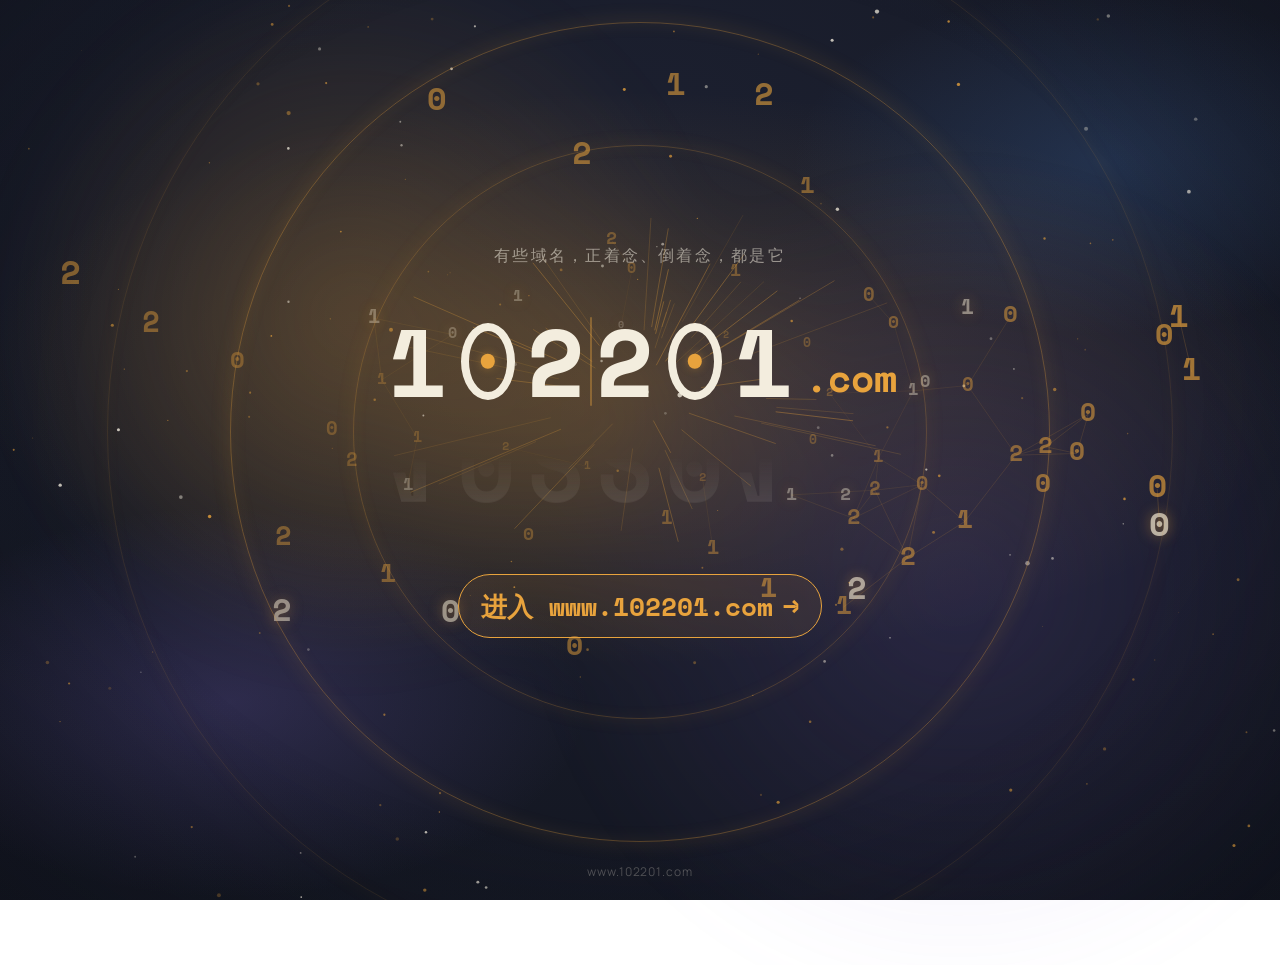
==== index.html @ 0b816ba2 "1" ====
<!DOCTYPE html>
<html lang="zh-CN">
<head>
<meta charset="UTF-8">
<meta name="viewport" content="width=device-width, initial-scale=1.0">
<title>102201</title>
<meta name="description" content="102201.com — 正着念、倒着念，都是它。">
<link rel="preconnect" href="https://fonts.googleapis.com">
<link rel="preconnect" href="https://fonts.gstatic.com" crossorigin>
<link href="https://fonts.googleapis.com/css2?family=Space+Mono:wght@400;700&family=Manrope:wght@400;500;700&display=swap" rel="stylesheet">
<style>
  :root{
    --digit-fs: 96px;
    --ink: #12151f;
    --ink-2: #1c2030;
    --ivory: #f3edde;
    --amber: #e8a33d;
    --amber-dim: rgba(232,163,61,0.35);
    --muted: rgba(243,237,222,0.55);
    --nebula: rgba(110, 92, 180, 0.28);
  }

  *{ box-sizing:border-box; }

  html,body{
    margin:0; padding:0; height:100%;
    background:
      radial-gradient(ellipse 90% 55% at 50% 42%, rgba(232,163,61,0.18) 0%, transparent 58%),
      radial-gradient(ellipse 45% 35% at 18% 78%, var(--nebula) 0%, transparent 62%),
      radial-gradient(ellipse 40% 32% at 86% 18%, rgba(70, 120, 190, 0.24) 0%, transparent 60%),
      radial-gradient(120% 140% at 50% 20%, var(--ink-2) 0%, var(--ink) 72%);
    color: var(--ivory);
    font-family: 'Manrope', sans-serif;
    overflow:hidden;
  }

  .cosmos{
    position:fixed;
    inset:-12%;
    pointer-events:none;
    z-index:0;
    background:
      radial-gradient(circle at 32% 38%, rgba(232,163,61,0.22), transparent 28%),
      radial-gradient(circle at 70% 62%, rgba(140, 110, 220, 0.16), transparent 32%),
      radial-gradient(circle at 48% 48%, rgba(232,163,61,0.12), transparent 24%);
    filter: blur(28px);
    opacity:1;
  }

  .vignette{
    position:fixed;
    inset:0;
    pointer-events:none;
    z-index:3;
    background: radial-gradient(ellipse at 50% 45%, transparent 62%, rgba(10,12,20,0.28) 100%);
  }

  #particles{
    position:fixed;
    inset:0;
    width:100%;
    height:100%;
    pointer-events:none;
    z-index:0;
  }

  .beam, .flash{
    position:fixed;
    pointer-events:none;
    z-index:0;
  }

  .beam{
    left:50%;
    top:0;
    bottom:0;
    width:2px;
    margin-left:-1px;
    background: linear-gradient(to bottom, transparent 0%, var(--amber) 42%, var(--amber) 58%, transparent 100%);
    box-shadow: 0 0 18px var(--amber), 0 0 48px var(--amber-dim);
    opacity:0;
    transform: scaleY(0);
    transform-origin:center;
  }

  .flash{
    inset:0;
    background: radial-gradient(circle at 50% 42%, rgba(232,163,61,0.38) 0%, transparent 52%);
    opacity:0;
  }

  .stage{
    position:relative;
    z-index:1;
    min-height:100dvh;
    display:flex;
    flex-direction:column;
    align-items:center;
    justify-content:center;
    padding: 8vh 6vw 10vh;
    text-align:center;
  }

  .orbit-rings{
    position:absolute;
    left:50%;
    top:48%;
    width: min(92vw, 820px);
    aspect-ratio: 1;
    transform: translate(-50%, -50%);
    pointer-events:none;
    z-index:0;
    perspective: 760px;
    opacity:0;
  }
  .ring{
    position:absolute;
    left:50%;
    top:50%;
    border: 1px solid rgba(232,163,61,0.32);
    border-radius:50%;
    box-shadow: 0 0 22px rgba(232,163,61,0.12), inset 0 0 18px rgba(232,163,61,0.08);
  }
  .ring-a{
    width:100%; height:100%;
    margin: -50% 0 0 -50%;
  }
  .ring-b{
    width:70%; height:70%;
    margin: -35% 0 0 -35%;
    opacity:.7;
  }
  .ring-c{
    width:130%; height:130%;
    margin: -65% 0 0 -65%;
    opacity:.35;
  }

  .eyebrow{
    position:relative;
    z-index:1;
    font-size: clamp(13px, 1.6vw, 16px);
    letter-spacing: 0.14em;
    color: var(--muted);
    margin: 0 0 clamp(24px, 5vh, 44px);
    font-weight:500;
  }

  .board-wrap{
    --mx: 0;
    --my: 0;
    --axis-glow: 0;
    position:relative;
    z-index:1;
    display:flex;
    flex-direction:column;
    align-items:center;
    perspective: 900px;
  }

  .board{
    display:flex;
    align-items:baseline;
    transform-style: preserve-3d;
    transform: rotateY(calc(var(--mx) * 18deg)) rotateX(calc(var(--my) * -14deg));
    transition: transform .25s cubic-bezier(.2,.7,.3,1);
    will-change: transform;
  }

  .digits{
    position:relative;
    display:flex;
    align-items:flex-end;
  }

  .slot{
    position:relative;
    display:inline-flex;
    align-items:center;
    justify-content:center;
    width: calc(var(--digit-fs) * 0.72);
    height: calc(var(--digit-fs) * 1.05);
  }

  .char{
    font-family:'Space Mono', monospace;
    font-weight:700;
    font-size: var(--digit-fs);
    line-height:1;
    color: var(--ivory);
    letter-spacing: 0.02em;
    display:inline-block;
    user-select:none;
  }

  .glyph{
    opacity:0;
  }

  .eye{
    display:inline-block;
    position:relative;
    width: calc(var(--digit-fs) * 0.56);
    height: calc(var(--digit-fs) * 0.8);
    border: calc(var(--digit-fs) * 0.09) solid var(--ivory);
    border-radius: 50%;
    box-sizing: border-box;
    transform-origin: center;
    transition: border-color .25s ease, box-shadow .25s ease;
  }

  .eye .pupil{
    position:absolute;
    width: calc(var(--digit-fs) * 0.15);
    height: calc(var(--digit-fs) * 0.15);
    border-radius:50%;
    background: var(--amber);
    top:50%; left:50%;
    transform: translate(calc(-50% + var(--mx, 0) * 5px), calc(-50% + var(--my, 0) * 4px));
    transition: transform .2s cubic-bezier(.2,.7,.3,1);
    box-shadow: 0 0 8px var(--amber-dim);
  }

  .eye.closed{
    transform: scaleY(0.06);
  }

  .suffix{
    font-family:'Space Mono', monospace;
    font-weight:700;
    font-size: calc(var(--digit-fs) * 0.4);
    color: var(--amber);
    margin-left: 6px;
    align-self:flex-end;
    padding-bottom: 0.14em;
    user-select:none;
    opacity:0;
  }

  .mirror-axis{
    position:absolute;
    top: 6%;
    bottom: 6%;
    left: 50%;
    width: 2px;
    background: var(--amber);
    transform: translateX(-50%) scaleY(0);
    transform-origin:center;
    opacity: 0;
    border-radius:2px;
    pointer-events:none;
  }

  .shock{
    position:absolute;
    left:50%;
    top:48%;
    width: 24px;
    height: 24px;
    border: 1.5px solid var(--amber);
    border-radius:50%;
    transform: translate(-50%, -50%) scale(0.2);
    opacity:0;
    pointer-events:none;
  }

  .reader{
    position:absolute;
    top:-12%;
    bottom:-12%;
    width: 30%;
    left:-35%;
    background: linear-gradient(90deg, transparent, rgba(232,163,61,0.0) 20%, rgba(232,163,61,0.5) 50%, rgba(232,163,61,0.0) 80%, transparent);
    mix-blend-mode: screen;
    pointer-events:none;
    opacity:0;
  }

  .reflection{
    margin-top: 8px;
    transform: scaleY(-1) rotateY(calc(var(--mx) * 18deg)) rotateX(calc(var(--my) * 14deg));
    transition: transform .25s cubic-bezier(.2,.7,.3,1);
    opacity: 0;
    -webkit-mask-image: linear-gradient(to bottom, rgba(0,0,0,0.6), transparent 65%);
    mask-image: linear-gradient(to bottom, rgba(0,0,0,0.6), transparent 65%);
    pointer-events:none;
    filter: blur(0.3px);
    will-change: transform;
  }

  .cta{
    position:relative;
    z-index:1;
    margin-top: clamp(36px, 6vh, 60px);
    display:inline-flex;
    align-items:center;
    gap:10px;
    font-family:'Space Mono', monospace;
    font-weight:700;
    font-size: clamp(18px, 2.8vw, 26px);
    color: var(--amber);
    text-decoration:none;
    padding: 12px 22px;
    border: 1px solid var(--amber);
    border-radius: 999px;
    background: rgba(232,163,61,0.08);
    opacity:0;
    transition: background .25s ease, transform .25s ease;
  }
  .cta .arrow{ transition: transform .25s ease; }
  .cta:hover{
    background: rgba(232,163,61,0.16);
    transform: translateY(-2px);
  }
  .cta:hover .arrow{ transform: translateX(4px); }
  .cta:focus-visible{
    outline: 2px solid var(--amber);
    outline-offset: 4px;
  }

  .footer{
    position:fixed;
    left:0; right:0; bottom: 20px;
    z-index:2;
    text-align:center;
    font-size: 12px;
    letter-spacing: 0.08em;
    color: rgba(243,237,222,0.28);
  }
  .footer a{
    color: inherit;
    text-decoration:none;
    border-bottom: 1px solid transparent;
    padding-bottom: 1px;
    transition: color .2s ease, border-color .2s ease;
  }
  .footer a:hover{
    color: var(--amber);
    border-color: var(--amber-dim);
  }

  body.ready .board-wrap{ --axis-glow: 1; }
  body.ready .char{ text-shadow: 0 0 16px var(--amber-dim); }
  body.ready .eye{
    animation: none;
    opacity: 1;
    transform: none;
    border-color: var(--amber);
    box-shadow: 0 0 16px var(--amber-dim);
  }
  body.ready .eye.closed,
  body.shot-eyes-done .eye.closed{
    transform: scaleY(0.06);
  }
  body.shot-eyes-done .eye{
    animation: none;
    opacity: 1;
    transform: none;
  }

  @media (max-width: 640px){
    :root{ --digit-fs: 52px; }
  }
  @media (max-width: 380px){
    :root{ --digit-fs: 42px; }
  }

  /* 5-second cinematic storyboard
     0.00–0.90  Shot 1  title card
     0.90–1.70  Shot 2  the cut
     1.70–2.70  Shot 3  the twins (1 … 1)
     2.70–3.70  Shot 4  eyes open
     3.70–4.50  Shot 5  the 2s collide
     4.50–5.00  Shot 6  .com locks, CTA */
  @media (prefers-reduced-motion: no-preference){
    .cosmos{
      animation: nebulaDrift 32s ease-in-out infinite alternate;
    }
    .orbit-rings{
      animation: fadeRings 1.6s ease 1.05s both;
    }
    .ring-a{ animation: orbitSpin 52s linear 1.05s infinite; }
    .ring-b{ animation: orbitSpinRev 38s linear 1.05s infinite; }
    .ring-c{ animation: orbitSpin 70s linear 1.05s infinite; }
    .eyebrow{
      animation: fadeUp 1.1s ease-out .22s both;
    }
    .board-wrap{
      animation: cameraPull 5s cubic-bezier(.25,.08,.25,1) both;
    }
    .beam{
      animation: beamDrop 1.15s ease-in-out .9s both;
    }
    .mirror-axis{
      animation: axisCut .95s ease-out .95s both,
                 axisPulse 4.5s ease-in-out 2s infinite;
    }
    .slot[data-i="0"] .char{
      animation: flyInL 1.05s cubic-bezier(.4,0,.2,1) 1.7s both;
    }
    .slot[data-i="5"] .char{
      animation: flyInR 1.05s cubic-bezier(.4,0,.2,1) 1.7s both;
    }
    .slot[data-i="1"] .eye,
    .slot[data-i="4"] .eye{
      animation: eyeWake 1s cubic-bezier(.4,0,.2,1) 2.7s both;
    }
    .slot[data-i="1"] .char,
    .slot[data-i="4"] .char{
      animation: flyInSoft .95s cubic-bezier(.4,0,.2,1) 2.7s both;
    }
    .slot[data-i="2"] .char{
      animation: slamInL .95s cubic-bezier(.4,0,.2,1) 3.7s both;
    }
    .slot[data-i="3"] .char{
      animation: slamInR .95s cubic-bezier(.4,0,.2,1) 3.7s both;
    }
    .shock{
      animation: shockwave 1.15s ease-out 4.35s both;
    }
    .flash{
      animation: flashBang 1.05s ease-out 4.35s both;
    }
    .suffix{
      animation: popCom .85s cubic-bezier(.4,0,.2,1) 4.5s both;
    }
    .digits{
      animation: lockGlow 1.35s ease-out 4.5s both;
    }
    .reflection{
      animation: reflectionIn 1s ease-out 4.55s both;
    }
    .cta{
      animation: ctaIn .8s ease-out 5s both;
    }
    .reader{
      animation: readAcross 1.8s ease-in-out 5.15s both;
    }
  }

  @media (prefers-reduced-motion: reduce){
    .glyph, .suffix, .cta, .eyebrow, .reflection, .mirror-axis{
      opacity:1 !important;
      transform:none !important;
      filter:none !important;
      animation:none !important;
    }
    .mirror-axis{
      opacity:.4 !important;
      transform: translateX(-50%) !important;
    }
    .beam, .flash, .shock, .reader{ display:none; }
    .orbit-rings{ opacity:.45; }
    .ring-a, .ring-b, .ring-c{ transform: rotateX(64deg); }
  }

  @keyframes beamDrop{
    0%{ opacity:0; transform: scaleY(0); }
    22%{ opacity:1; transform: scaleY(1); }
    70%{ opacity:.55; transform: scaleY(1); }
    100%{ opacity:0; transform: scaleY(1); }
  }

  @keyframes flashBang{
    0%{ opacity:0; }
    22%{ opacity:.85; }
    100%{ opacity:0; }
  }

  @keyframes cameraPull{
    0%{ transform: scale(1.18); }
    100%{ transform: none; }
  }

  @keyframes flyInL{
    0%{
      opacity:0;
      transform: translateX(-160px) scale(.4);
      filter: blur(12px);
      color: var(--amber);
      text-shadow: 0 0 28px var(--amber);
    }
    78%{
      opacity:1;
      transform: translateX(4px) scale(1.04);
      filter: blur(0);
      color: var(--amber);
      text-shadow: 0 0 16px var(--amber-dim);
    }
    100%{
      opacity:1;
      transform: none;
      filter: none;
      color: var(--ivory);
      text-shadow: none;
    }
  }

  @keyframes flyInR{
    0%{
      opacity:0;
      transform: translateX(160px) scale(.4);
      filter: blur(12px);
      color: var(--amber);
      text-shadow: 0 0 28px var(--amber);
    }
    78%{
      opacity:1;
      transform: translateX(-4px) scale(1.04);
      filter: blur(0);
      color: var(--amber);
      text-shadow: 0 0 16px var(--amber-dim);
    }
    100%{
      opacity:1;
      transform: none;
      filter: none;
      color: var(--ivory);
      text-shadow: none;
    }
  }

  @keyframes flyInSoft{
    0%{
      opacity:0;
      transform: scale(.4);
      filter: blur(8px);
      color: var(--amber);
    }
    100%{
      opacity:1;
      transform: none;
      filter: none;
      color: var(--ivory);
    }
  }

  @keyframes eyeWake{
    0%{
      opacity:0;
      transform: scaleY(0.06) scaleX(.45);
      filter: blur(8px);
      border-color: var(--amber);
      box-shadow: 0 0 0 var(--amber);
    }
    28%{
      opacity:1;
      transform: scaleY(0.06) scaleX(1);
      filter: blur(0);
      border-color: var(--amber);
    }
    68%{
      transform: scaleY(1.08) scaleX(1);
      border-color: var(--amber);
      box-shadow: 0 0 22px var(--amber);
    }
    100%{
      opacity:1;
      transform: none;
      border-color: var(--ivory);
      box-shadow: none;
      filter: none;
    }
  }

  @keyframes slamInL{
    0%{
      opacity:0;
      transform: translateX(-110px) scale(.35);
      filter: blur(12px);
      color: var(--amber);
      text-shadow: 0 0 30px var(--amber);
    }
    72%{
      opacity:1;
      transform: translateX(8px) scale(1.08);
      filter: blur(0);
      color: var(--amber);
    }
    100%{
      opacity:1;
      transform: none;
      color: var(--ivory);
      text-shadow: none;
    }
  }

  @keyframes slamInR{
    0%{
      opacity:0;
      transform: translateX(110px) scale(.35);
      filter: blur(12px);
      color: var(--amber);
      text-shadow: 0 0 30px var(--amber);
    }
    72%{
      opacity:1;
      transform: translateX(-8px) scale(1.08);
      filter: blur(0);
      color: var(--amber);
    }
    100%{
      opacity:1;
      transform: none;
      color: var(--ivory);
      text-shadow: none;
    }
  }

  @keyframes popCom{
    0%{
      opacity:0;
      transform: scale(.15) translate(-16px, 10px);
      filter: blur(8px);
    }
    58%{
      opacity:1;
      transform: scale(1.16);
      filter: blur(0);
      text-shadow: 0 0 20px var(--amber);
    }
    100%{
      opacity:1;
      transform: none;
      text-shadow: none;
    }
  }

  @keyframes axisCut{
    0%{ opacity:0; transform: translateX(-50%) scaleY(0); box-shadow: none; }
    40%{ opacity:1; transform: translateX(-50%) scaleY(1.35); box-shadow: 0 0 36px var(--amber); }
    100%{ opacity:.38; transform: translateX(-50%) scaleY(1); box-shadow: none; }
  }

  @keyframes axisPulse{
    0%, 100%{
      opacity: calc(.3 + var(--axis-glow, 0) * .55);
      box-shadow: 0 0 calc(6px + var(--axis-glow, 0) * 30px) var(--amber);
    }
    50%{
      opacity: calc(.4 + var(--axis-glow, 0) * .55);
      box-shadow: 0 0 calc(10px + var(--axis-glow, 0) * 34px) var(--amber);
    }
  }

  @keyframes shockwave{
    0%{ opacity:.75; transform: translate(-50%, -50%) scale(.15); }
    100%{ opacity:0; transform: translate(-50%, -50%) scale(16); }
  }

  @keyframes reflectionIn{
    from{ opacity:0; }
    to{ opacity:0.22; }
  }

  @keyframes lockGlow{
    0%{ filter: brightness(1); }
    40%{ filter: brightness(1.4); }
    100%{ filter: brightness(1); }
  }

  @keyframes readAcross{
    0%{ left:-35%; opacity:0; }
    14%{ opacity:.95; }
    100%{ left:108%; opacity:0; }
  }

  @keyframes fadeUp{
    from{ opacity:0; transform: translateY(10px); }
    to{ opacity:1; transform: translateY(0); }
  }

  @keyframes fadeRings{
    from{ opacity:0; }
    to{ opacity:1; }
  }

  @keyframes nebulaDrift{
    from{ transform: translate(-2%, -1%) scale(1); }
    to{ transform: translate(3%, 2%) scale(1.08); }
  }

  @keyframes orbitSpin{
    from{ transform: rotateX(64deg) rotateZ(0deg); }
    to{ transform: rotateX(64deg) rotateZ(360deg); }
  }

  @keyframes orbitSpinRev{
    from{ transform: rotateX(66deg) rotateZ(0deg); }
    to{ transform: rotateX(66deg) rotateZ(-360deg); }
  }

  @keyframes ctaIn{
    from{ opacity:0; }
    to{ opacity:1; }
  }
</style>
</head>
<body>

  <div class="cosmos" aria-hidden="true"></div>
  <canvas id="particles" aria-hidden="true"></canvas>
  <div class="beam" aria-hidden="true"></div>
  <div class="flash" aria-hidden="true"></div>
  <div class="vignette" aria-hidden="true"></div>

  <div class="stage">
    <div class="orbit-rings" aria-hidden="true">
      <span class="ring ring-a"></span>
      <span class="ring ring-b"></span>
      <span class="ring ring-c"></span>
    </div>
    <p class="eyebrow">有些域名，正着念、倒着念，都是它</p>

    <div class="board-wrap">
      <div class="board">
        <div class="digits">
          <span class="slot" data-i="0"><span class="char glyph">1</span></span>
          <span class="slot" data-i="1"><span class="eye glyph" aria-hidden="true"><span class="pupil"></span></span></span>
          <span class="slot" data-i="2"><span class="char glyph">2</span></span>
          <span class="slot" data-i="3"><span class="char glyph">2</span></span>
          <span class="slot" data-i="4"><span class="eye glyph" aria-hidden="true"><span class="pupil"></span></span></span>
          <span class="slot" data-i="5"><span class="char glyph">1</span></span>
          <div class="mirror-axis" aria-hidden="true"></div>
          <div class="shock" aria-hidden="true"></div>
          <div class="reader" aria-hidden="true"></div>
        </div>
        <span class="suffix">.com</span>
      </div>
      <div class="board reflection" aria-hidden="true">
        <div class="digits">
          <span class="slot" data-i="0"><span class="char glyph">1</span></span>
          <span class="slot" data-i="1"><span class="char glyph">0</span></span>
          <span class="slot" data-i="2"><span class="char glyph">2</span></span>
          <span class="slot" data-i="3"><span class="char glyph">2</span></span>
          <span class="slot" data-i="4"><span class="char glyph">0</span></span>
          <span class="slot" data-i="5"><span class="char glyph">1</span></span>
        </div>
        <span class="suffix">.com</span>
      </div>
    </div>

    <a class="cta" href="https://www.102201.com" target="_blank" rel="noopener">
      进入 www.102201.com <span class="arrow">→</span>
    </a>
  </div>

  <div class="footer">
    <a href="https://www.102201.com" target="_blank" rel="noopener">www.102201.com</a>
  </div>

<script>
(function(){
  var reduceMotion = window.matchMedia('(prefers-reduced-motion: reduce)').matches;
  var wrap = document.querySelector('.board-wrap');
  var eyes = Array.prototype.slice.call(document.querySelectorAll('.eye'));
  var ready = reduceMotion;
  var pointer = { x: 0, y: 0 };

  function trackPointer(x, y){
    pointer.x = (x / window.innerWidth - 0.5) * 2;
    pointer.y = (y / window.innerHeight - 0.5) * 2;
  }

  window.addEventListener('mousemove', function(e){
    trackPointer(e.clientX, e.clientY);
  }, { passive: true });
  window.addEventListener('touchmove', function(e){
    if (!e.touches[0]) return;
    trackPointer(e.touches[0].clientX, e.touches[0].clientY);
  }, { passive: true });

  if (reduceMotion){
    document.body.classList.add('ready');
  } else {
    setTimeout(function(){ document.body.classList.add('ready'); ready = true; }, 5000);
  }

  if (!reduceMotion && wrap){
    function setVars(mx, my, glow){
      wrap.style.setProperty('--mx', mx.toFixed(3));
      wrap.style.setProperty('--my', my.toFixed(3));
      wrap.style.setProperty('--axis-glow', glow.toFixed(3));
    }

    function fromPoint(x, y){
      var rect = wrap.getBoundingClientRect();
      var cx = rect.left + rect.width / 2;
      var cy = rect.top + rect.height / 2;
      var mx = Math.max(-1, Math.min(1, (x - cx) / (rect.width / 2 || 1)));
      var my = Math.max(-1, Math.min(1, (y - cy) / (rect.height / 2 || 1)));
      var glow = ready ? 1 : Math.max(0, 1 - Math.abs(mx));
      setVars(mx, my, glow);
    }

    window.addEventListener('mousemove', function(e){
      fromPoint(e.clientX, e.clientY);
    }, { passive: true });

    window.addEventListener('touchmove', function(e){
      if (!e.touches[0]) return;
      fromPoint(e.touches[0].clientX, e.touches[0].clientY);
    }, { passive: true });

    window.addEventListener('mouseleave', function(){
      setVars(0, 0, ready ? 1 : 0);
    });

    function blink(){
      eyes.forEach(function(eye){ eye.classList.add('closed'); });
      setTimeout(function(){
        eyes.forEach(function(eye){ eye.classList.remove('closed'); });
      }, 140);
    }

    setTimeout(function(){
      document.body.classList.add('shot-eyes-done');
      blink();
    }, 3720);

    setTimeout(function loop(){
      blink();
      setTimeout(loop, 2800 + Math.random() * 2200);
    }, 5600);
  }

  var canvas = document.getElementById('particles');
  var ctx = canvas && canvas.getContext ? canvas.getContext('2d') : null;
  var stars = [];
  var digits = [];
  var streaks = [];
  var bursts = [];
  var w = 0, h = 0, dpr = 1;
  var chars = ['0', '1', '2'];
  var started = performance.now();

  function resize(){
    if (!ctx) return;
    dpr = Math.min(window.devicePixelRatio || 1, 2);
    w = window.innerWidth;
    h = window.innerHeight;
    canvas.width = Math.floor(w * dpr);
    canvas.height = Math.floor(h * dpr);
    canvas.style.width = w + 'px';
    canvas.style.height = h + 'px';
    ctx.setTransform(dpr, 0, 0, dpr, 0, 0);
  }

  function makeStar(){
    return {
      x: Math.random() * w,
      y: Math.random() * h,
      z: 0.12 + Math.random() * 0.88,
      r: 0.55 + Math.random() * 1.7,
      a: 0.32 + Math.random() * 0.55,
      phase: Math.random() * Math.PI * 2,
      tw: 0.5 + Math.random() * 1.8
    };
  }

  function makeDigit(){
    var depth = Math.random();
    var span = Math.min(w, h);
    return {
      char: chars[(Math.random() * 3) | 0],
      angle: Math.random() * Math.PI * 2,
      radius: span * (0.16 + depth * 0.52),
      spin: (0.00016 + Math.random() * 0.0007) * (Math.random() < 0.5 ? 1 : -1),
      flatten: 0.36 + Math.random() * 0.2,
      z: 0.18 + depth * 0.82,
      size: 10 + depth * 24,
      a: 0.28 + depth * 0.42,
      glow: Math.random() < 0.2
    };
  }

  function makeStreak(){
    return {
      ang: Math.random() * Math.PI * 2,
      len: 50 + Math.random() * 160,
      dist: 8 + Math.random() * 30,
      speed: 7 + Math.random() * 16,
      a: 0.12 + Math.random() * 0.32
    };
  }

  function makeBurst(){
    var ang = Math.random() * Math.PI * 2;
    var speed = 2.4 + Math.random() * 6.2;
    return {
      x: w / 2,
      y: h * 0.44,
      vx: Math.cos(ang) * speed,
      vy: Math.sin(ang) * speed,
      char: chars[(Math.random() * 3) | 0],
      size: 12 + Math.random() * 24,
      a: 0.9,
      life: 1,
      decay: 0.01 + Math.random() * 0.018
    };
  }

  function burstParticles(){
    if (!ctx) return;
    for (var i = 0; i < 72; i++) bursts.push(makeBurst());
  }

  function tick(now){
    if (!ctx) return;
    var elapsed = now - started;
    var cx = w / 2;
    var cy = h * 0.44;
    var intro = elapsed < 4300;
    ctx.clearRect(0, 0, w, h);
    ctx.textAlign = 'center';
    ctx.textBaseline = 'middle';

    var s, sx, sy, tw, i;
    for (i = 0; i < stars.length; i++){
      s = stars[i];
      tw = s.a * (0.62 + 0.38 * (0.5 + 0.5 * Math.sin(now * 0.001 * s.tw + s.phase)));
      sx = s.x + pointer.x * 14 * s.z;
      sy = s.y + pointer.y * 9 * s.z;
      ctx.globalAlpha = tw;
      ctx.fillStyle = s.z > 0.72 ? '#f3edde' : '#e8a33d';
      ctx.beginPath();
      ctx.arc(sx, sy, Math.max(0.4, s.r * (0.45 + s.z * 0.7)), 0, Math.PI * 2);
      ctx.fill();
    }

    var pts = [];
    var d, dx, dy, px, py;
    for (i = 0; i < digits.length; i++){
      d = digits[i];
      d.angle += d.spin * (intro ? 1.25 : 0.82);
      if (intro) d.radius += (d.radius * 0.94 - d.radius) * 0.0012;
      px = cx + Math.cos(d.angle) * d.radius + pointer.x * 26 * d.z;
      py = cy + Math.sin(d.angle) * d.radius * d.flatten + pointer.y * 16 * d.z;
      pts.push({ x: px, y: py, z: d.z });
      ctx.globalAlpha = d.a * (0.85 + 0.15 * Math.sin(now * 0.0009 + d.angle));
      ctx.fillStyle = d.glow ? '#f6edd8' : '#e8a33d';
      if (d.glow){
        ctx.shadowColor = 'rgba(232,163,61,0.7)';
        ctx.shadowBlur = 14;
      }
      ctx.font = '700 ' + d.size + 'px "Space Mono", monospace';
      ctx.fillText(d.char, px, py);
      if (d.glow) ctx.shadowBlur = 0;
    }

    ctx.lineWidth = 0.7;
    ctx.strokeStyle = 'rgba(232,163,61,1)';
    var cap = Math.min(pts.length, 40);
    var j, dist;
    for (i = 0; i < cap; i++){
      for (j = i + 1; j < cap; j++){
        dx = pts[i].x - pts[j].x;
        dy = pts[i].y - pts[j].y;
        dist = dx * dx + dy * dy;
        if (dist < 7200 && dist > 400){
          ctx.globalAlpha = 0.14 * (pts[i].z + pts[j].z);
          ctx.beginPath();
          ctx.moveTo(pts[i].x, pts[i].y);
          ctx.lineTo(pts[j].x, pts[j].y);
          ctx.stroke();
        }
      }
    }

    if (elapsed > 880 && elapsed < 1950){
      var fade = elapsed < 1100 ? (elapsed - 880) / 220 : elapsed > 1700 ? (1950 - elapsed) / 250 : 1;
      ctx.strokeStyle = 'rgba(232,163,61,0.85)';
      ctx.lineWidth = 1;
      for (i = 0; i < streaks.length; i++){
        var st = streaks[i];
        st.dist += st.speed;
        var x1 = cx + Math.cos(st.ang) * st.dist;
        var y1 = cy + Math.sin(st.ang) * st.dist * 0.55;
        var x2 = cx + Math.cos(st.ang) * (st.dist + st.len);
        var y2 = cy + Math.sin(st.ang) * (st.dist + st.len) * 0.55;
        ctx.globalAlpha = st.a * fade;
        ctx.beginPath();
        ctx.moveTo(x1, y1);
        ctx.lineTo(x2, y2);
        ctx.stroke();
      }
    }

    for (i = bursts.length - 1; i >= 0; i--){
      var b = bursts[i];
      b.x += b.vx;
      b.y += b.vy;
      b.life -= b.decay;
      b.a *= 0.984;
      if (b.life <= 0 || b.a < 0.02){
        bursts.splice(i, 1);
        continue;
      }
      ctx.globalAlpha = b.a;
      ctx.fillStyle = '#e8a33d';
      ctx.font = '700 ' + b.size + 'px "Space Mono", monospace';
      ctx.fillText(b.char, b.x, b.y);
    }

    ctx.globalAlpha = 1;
    ctx.shadowBlur = 0;
    requestAnimationFrame(tick);
  }

  if (ctx && !reduceMotion){
    resize();
    window.addEventListener('resize', resize);
    var starCount = w < 640 ? 70 : 150;
    var digitCount = w < 640 ? 32 : 64;
    var n;
    for (n = 0; n < starCount; n++) stars.push(makeStar());
    for (n = 0; n < digitCount; n++) digits.push(makeDigit());
    for (n = 0; n < 42; n++) streaks.push(makeStreak());
    setTimeout(burstParticles, 4380);
    requestAnimationFrame(tick);
  }
})();
</script>

</body>
</html>
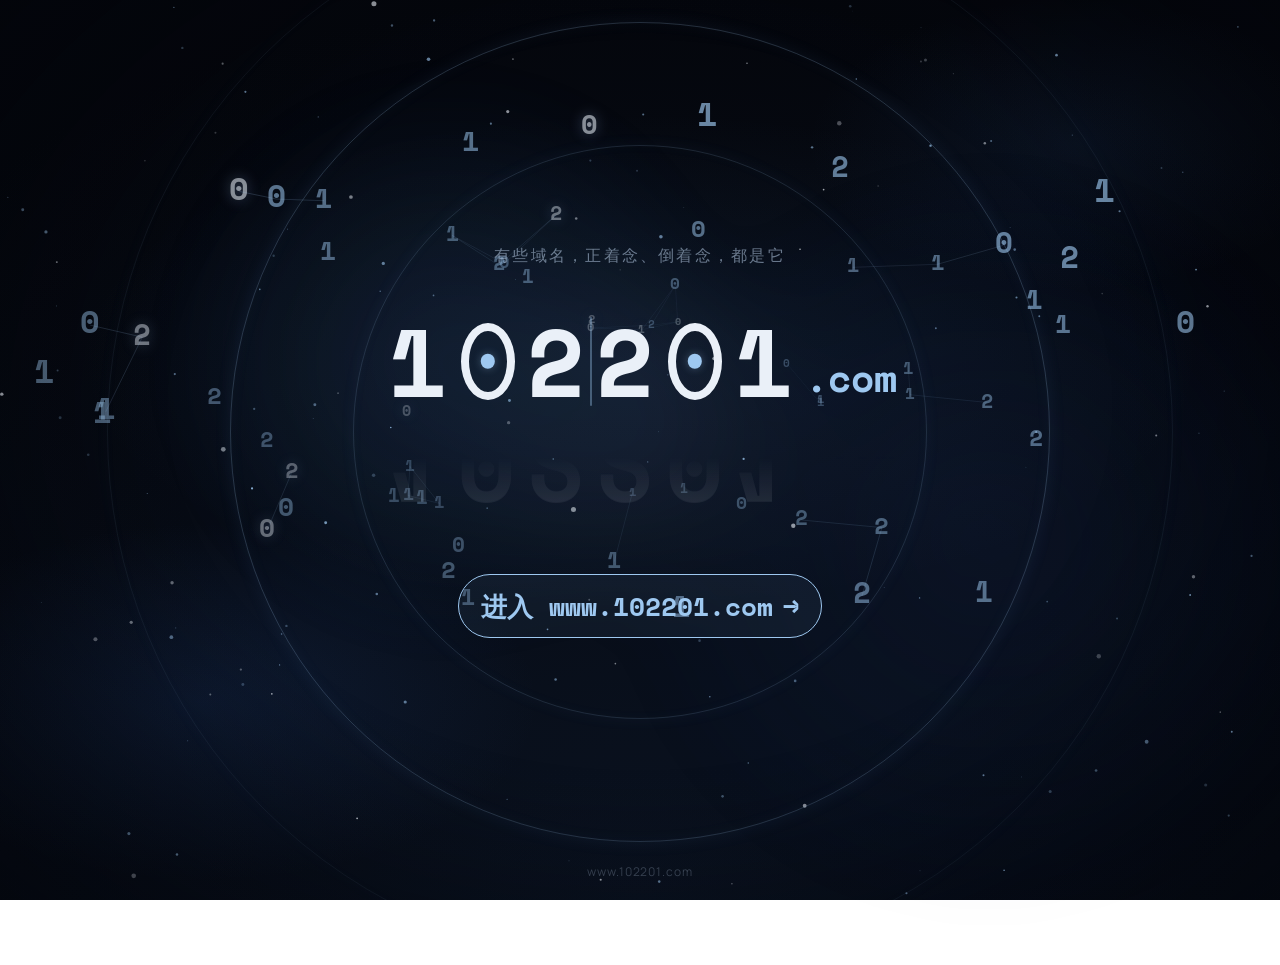
==== commit 7e1d7668: "1" ====
--- a/index.html
+++ b/index.html
@@ -11,13 +11,13 @@
 <style>
   :root{
     --digit-fs: 96px;
-    --ink: #12151f;
-    --ink-2: #1c2030;
-    --ivory: #f3edde;
-    --amber: #e8a33d;
-    --amber-dim: rgba(232,163,61,0.35);
-    --muted: rgba(243,237,222,0.55);
-    --nebula: rgba(110, 92, 180, 0.28);
+    --ink: #04060c;
+    --ink-2: #0a1220;
+    --ivory: #eaf0f8;
+    --amber: #9ec8f0;
+    --amber-dim: rgba(158,200,240,0.32);
+    --muted: rgba(176,196,220,0.58);
+    --nebula: rgba(40, 80, 150, 0.20);
   }
 
   *{ box-sizing:border-box; }
@@ -25,10 +25,10 @@
   html,body{
     margin:0; padding:0; height:100%;
     background:
-      radial-gradient(ellipse 90% 55% at 50% 42%, rgba(232,163,61,0.18) 0%, transparent 58%),
-      radial-gradient(ellipse 45% 35% at 18% 78%, var(--nebula) 0%, transparent 62%),
-      radial-gradient(ellipse 40% 32% at 86% 18%, rgba(70, 120, 190, 0.24) 0%, transparent 60%),
-      radial-gradient(120% 140% at 50% 20%, var(--ink-2) 0%, var(--ink) 72%);
+      radial-gradient(ellipse 80% 50% at 50% 40%, rgba(70, 130, 200, 0.10) 0%, transparent 55%),
+      radial-gradient(ellipse 42% 32% at 16% 78%, var(--nebula) 0%, transparent 62%),
+      radial-gradient(ellipse 36% 28% at 84% 16%, rgba(50, 100, 170, 0.12) 0%, transparent 58%),
+      radial-gradient(120% 140% at 50% 100%, var(--ink-2) 0%, var(--ink) 72%);
     color: var(--ivory);
     font-family: 'Manrope', sans-serif;
     overflow:hidden;
@@ -40,11 +40,11 @@
     pointer-events:none;
     z-index:0;
     background:
-      radial-gradient(circle at 32% 38%, rgba(232,163,61,0.22), transparent 28%),
-      radial-gradient(circle at 70% 62%, rgba(140, 110, 220, 0.16), transparent 32%),
-      radial-gradient(circle at 48% 48%, rgba(232,163,61,0.12), transparent 24%);
-    filter: blur(28px);
-    opacity:1;
+      radial-gradient(circle at 38% 42%, rgba(80, 140, 210, 0.12), transparent 26%),
+      radial-gradient(circle at 72% 58%, rgba(40, 70, 140, 0.14), transparent 30%),
+      radial-gradient(circle at 50% 48%, rgba(180, 210, 255, 0.05), transparent 20%);
+    filter: blur(32px);
+    opacity:.9;
   }
 
   .vignette{
@@ -52,7 +52,7 @@
     inset:0;
     pointer-events:none;
     z-index:3;
-    background: radial-gradient(ellipse at 50% 45%, transparent 62%, rgba(10,12,20,0.28) 100%);
+    background: radial-gradient(ellipse at 50% 45%, transparent 52%, rgba(2,4,10,0.55) 100%);
   }
 
   #particles{
@@ -85,7 +85,7 @@
 
   .flash{
     inset:0;
-    background: radial-gradient(circle at 50% 42%, rgba(232,163,61,0.38) 0%, transparent 52%);
+    background: radial-gradient(circle at 50% 42%, rgba(160, 200, 255, 0.22) 0%, transparent 52%);
     opacity:0;
   }
 
@@ -117,9 +117,9 @@
     position:absolute;
     left:50%;
     top:50%;
-    border: 1px solid rgba(232,163,61,0.32);
+    border: 1px solid rgba(158,200,240,0.22);
     border-radius:50%;
-    box-shadow: 0 0 22px rgba(232,163,61,0.12), inset 0 0 18px rgba(232,163,61,0.08);
+    box-shadow: 0 0 18px rgba(120,170,230,0.08), inset 0 0 16px rgba(120,170,230,0.04);
   }
   .ring-a{
     width:100%; height:100%;
@@ -270,7 +270,7 @@
     bottom:-12%;
     width: 30%;
     left:-35%;
-    background: linear-gradient(90deg, transparent, rgba(232,163,61,0.0) 20%, rgba(232,163,61,0.5) 50%, rgba(232,163,61,0.0) 80%, transparent);
+    background: linear-gradient(90deg, transparent, rgba(158,200,240,0.0) 20%, rgba(210,230,255,0.45) 50%, rgba(158,200,240,0.0) 80%, transparent);
     mix-blend-mode: screen;
     pointer-events:none;
     opacity:0;
@@ -303,13 +303,13 @@
     padding: 12px 22px;
     border: 1px solid var(--amber);
     border-radius: 999px;
-    background: rgba(232,163,61,0.08);
+    background: rgba(158,200,240,0.06);
     opacity:0;
     transition: background .25s ease, transform .25s ease;
   }
   .cta .arrow{ transition: transform .25s ease; }
   .cta:hover{
-    background: rgba(232,163,61,0.16);
+    background: rgba(158,200,240,0.14);
     transform: translateY(-2px);
   }
   .cta:hover .arrow{ transform: translateX(4px); }
@@ -325,7 +325,7 @@
     text-align:center;
     font-size: 12px;
     letter-spacing: 0.08em;
-    color: rgba(243,237,222,0.28);
+    color: rgba(176,196,220,0.32);
   }
   .footer a{
     color: inherit;
@@ -922,7 +922,7 @@
       sx = s.x + pointer.x * 14 * s.z;
       sy = s.y + pointer.y * 9 * s.z;
       ctx.globalAlpha = tw;
-      ctx.fillStyle = s.z > 0.72 ? '#f3edde' : '#e8a33d';
+      ctx.fillStyle = s.z > 0.72 ? '#eaf0f8' : '#9ec8f0';
       ctx.beginPath();
       ctx.arc(sx, sy, Math.max(0.4, s.r * (0.45 + s.z * 0.7)), 0, Math.PI * 2);
       ctx.fill();
@@ -938,9 +938,9 @@
       py = cy + Math.sin(d.angle) * d.radius * d.flatten + pointer.y * 16 * d.z;
       pts.push({ x: px, y: py, z: d.z });
       ctx.globalAlpha = d.a * (0.85 + 0.15 * Math.sin(now * 0.0009 + d.angle));
-      ctx.fillStyle = d.glow ? '#f6edd8' : '#e8a33d';
+      ctx.fillStyle = d.glow ? '#eaf0f8' : '#9ec8f0';
       if (d.glow){
-        ctx.shadowColor = 'rgba(232,163,61,0.7)';
+        ctx.shadowColor = 'rgba(160,200,255,0.55)';
         ctx.shadowBlur = 14;
       }
       ctx.font = '700 ' + d.size + 'px "Space Mono", monospace';
@@ -949,7 +949,7 @@
     }
 
     ctx.lineWidth = 0.7;
-    ctx.strokeStyle = 'rgba(232,163,61,1)';
+    ctx.strokeStyle = 'rgba(160,200,240,1)';
     var cap = Math.min(pts.length, 40);
     var j, dist;
     for (i = 0; i < cap; i++){
@@ -969,7 +969,7 @@
 
     if (elapsed > 880 && elapsed < 1950){
       var fade = elapsed < 1100 ? (elapsed - 880) / 220 : elapsed > 1700 ? (1950 - elapsed) / 250 : 1;
-      ctx.strokeStyle = 'rgba(232,163,61,0.85)';
+      ctx.strokeStyle = 'rgba(180,215,255,0.7)';
       ctx.lineWidth = 1;
       for (i = 0; i < streaks.length; i++){
         var st = streaks[i];
@@ -997,7 +997,7 @@
         continue;
       }
       ctx.globalAlpha = b.a;
-      ctx.fillStyle = '#e8a33d';
+      ctx.fillStyle = '#d0e4ff';
       ctx.font = '700 ' + b.size + 'px "Space Mono", monospace';
       ctx.fillText(b.char, b.x, b.y);
     }
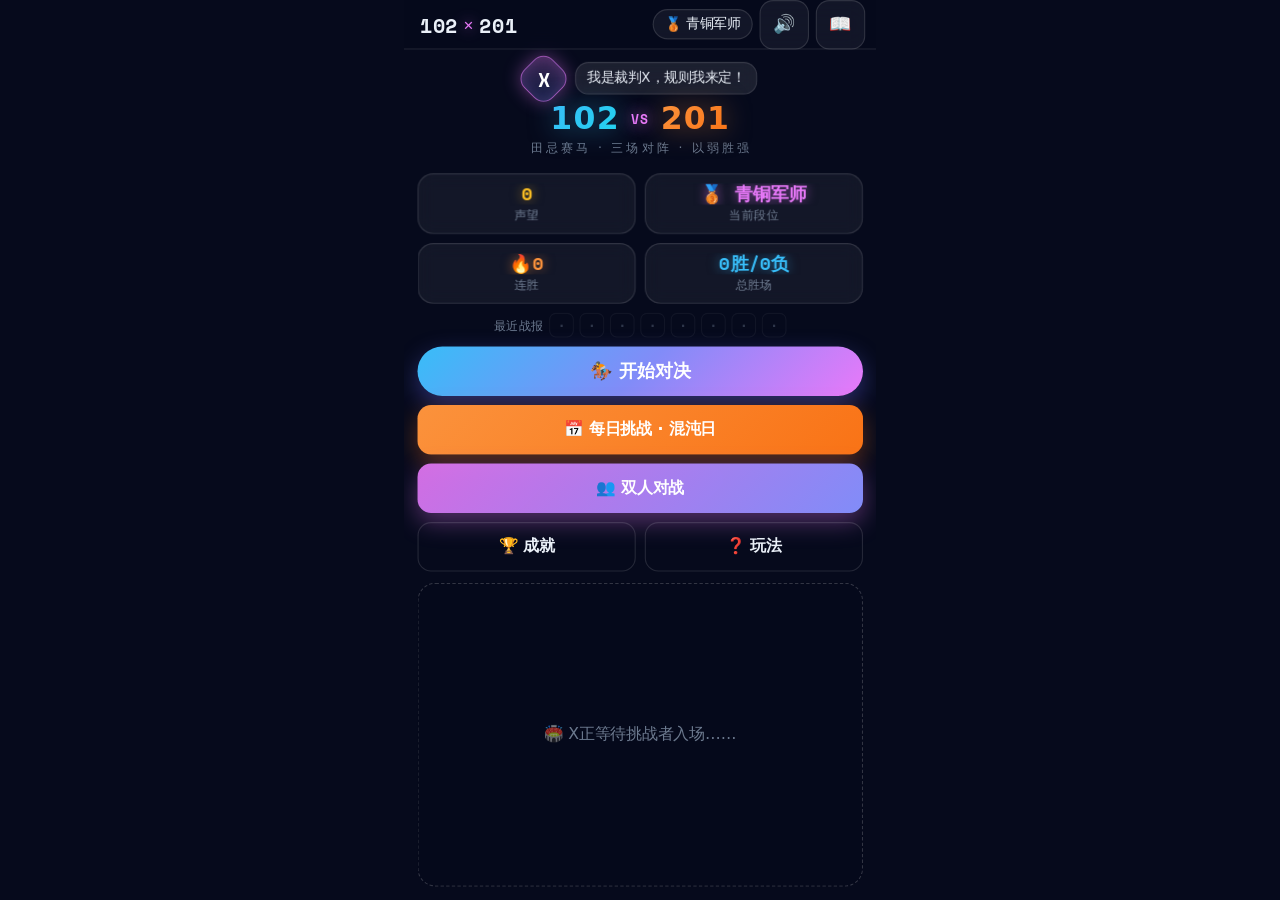
==== commit ac291abc: "田忌赛马" ====
--- a/index.html
+++ b/index.html
@@ -2,1025 +2,236 @@
 <html lang="zh-CN">
 <head>
 <meta charset="UTF-8">
-<meta name="viewport" content="width=device-width, initial-scale=1.0">
-<title>102201</title>
-<meta name="description" content="102201.com — 正着念、倒着念，都是它。">
+<meta name="viewport" content="width=device-width, initial-scale=1.0, viewport-fit=cover">
+<title>田忌赛马 · 102 vs 201 · 裁判X</title>
+<meta name="description" content="102营 vs 201营，田忌赛马策略对决。三场对阵，以弱胜强，裁判X全程裁决。">
+<link rel="icon" href="data:image/svg+xml,%3Csvg xmlns='http://www.w3.org/2000/svg' viewBox='0 0 64 64'%3E%3Crect width='64' height='64' rx='14' fill='%230b1026'/%3E%3Ctext x='32' y='44' font-size='38' font-weight='bold' text-anchor='middle' fill='%23e879f9'%3EX%3C/text%3E%3C/svg%3E">
 <link rel="preconnect" href="https://fonts.googleapis.com">
 <link rel="preconnect" href="https://fonts.gstatic.com" crossorigin>
-<link href="https://fonts.googleapis.com/css2?family=Space+Mono:wght@400;700&family=Manrope:wght@400;500;700&display=swap" rel="stylesheet">
-<style>
-  :root{
-    --digit-fs: 96px;
-    --ink: #04060c;
-    --ink-2: #0a1220;
-    --ivory: #eaf0f8;
-    --amber: #9ec8f0;
-    --amber-dim: rgba(158,200,240,0.32);
-    --muted: rgba(176,196,220,0.58);
-    --nebula: rgba(40, 80, 150, 0.20);
-  }
-
-  *{ box-sizing:border-box; }
-
-  html,body{
-    margin:0; padding:0; height:100%;
-    background:
-      radial-gradient(ellipse 80% 50% at 50% 40%, rgba(70, 130, 200, 0.10) 0%, transparent 55%),
-      radial-gradient(ellipse 42% 32% at 16% 78%, var(--nebula) 0%, transparent 62%),
-      radial-gradient(ellipse 36% 28% at 84% 16%, rgba(50, 100, 170, 0.12) 0%, transparent 58%),
-      radial-gradient(120% 140% at 50% 100%, var(--ink-2) 0%, var(--ink) 72%);
-    color: var(--ivory);
-    font-family: 'Manrope', sans-serif;
-    overflow:hidden;
-  }
-
-  .cosmos{
-    position:fixed;
-    inset:-12%;
-    pointer-events:none;
-    z-index:0;
-    background:
-      radial-gradient(circle at 38% 42%, rgba(80, 140, 210, 0.12), transparent 26%),
-      radial-gradient(circle at 72% 58%, rgba(40, 70, 140, 0.14), transparent 30%),
-      radial-gradient(circle at 50% 48%, rgba(180, 210, 255, 0.05), transparent 20%);
-    filter: blur(32px);
-    opacity:.9;
-  }
-
-  .vignette{
-    position:fixed;
-    inset:0;
-    pointer-events:none;
-    z-index:3;
-    background: radial-gradient(ellipse at 50% 45%, transparent 52%, rgba(2,4,10,0.55) 100%);
-  }
-
-  #particles{
-    position:fixed;
-    inset:0;
-    width:100%;
-    height:100%;
-    pointer-events:none;
-    z-index:0;
-  }
-
-  .beam, .flash{
-    position:fixed;
-    pointer-events:none;
-    z-index:0;
-  }
-
-  .beam{
-    left:50%;
-    top:0;
-    bottom:0;
-    width:2px;
-    margin-left:-1px;
-    background: linear-gradient(to bottom, transparent 0%, var(--amber) 42%, var(--amber) 58%, transparent 100%);
-    box-shadow: 0 0 18px var(--amber), 0 0 48px var(--amber-dim);
-    opacity:0;
-    transform: scaleY(0);
-    transform-origin:center;
-  }
-
-  .flash{
-    inset:0;
-    background: radial-gradient(circle at 50% 42%, rgba(160, 200, 255, 0.22) 0%, transparent 52%);
-    opacity:0;
-  }
-
-  .stage{
-    position:relative;
-    z-index:1;
-    min-height:100dvh;
-    display:flex;
-    flex-direction:column;
-    align-items:center;
-    justify-content:center;
-    padding: 8vh 6vw 10vh;
-    text-align:center;
-  }
-
-  .orbit-rings{
-    position:absolute;
-    left:50%;
-    top:48%;
-    width: min(92vw, 820px);
-    aspect-ratio: 1;
-    transform: translate(-50%, -50%);
-    pointer-events:none;
-    z-index:0;
-    perspective: 760px;
-    opacity:0;
-  }
-  .ring{
-    position:absolute;
-    left:50%;
-    top:50%;
-    border: 1px solid rgba(158,200,240,0.22);
-    border-radius:50%;
-    box-shadow: 0 0 18px rgba(120,170,230,0.08), inset 0 0 16px rgba(120,170,230,0.04);
-  }
-  .ring-a{
-    width:100%; height:100%;
-    margin: -50% 0 0 -50%;
-  }
-  .ring-b{
-    width:70%; height:70%;
-    margin: -35% 0 0 -35%;
-    opacity:.7;
-  }
-  .ring-c{
-    width:130%; height:130%;
-    margin: -65% 0 0 -65%;
-    opacity:.35;
-  }
-
-  .eyebrow{
-    position:relative;
-    z-index:1;
-    font-size: clamp(13px, 1.6vw, 16px);
-    letter-spacing: 0.14em;
-    color: var(--muted);
-    margin: 0 0 clamp(24px, 5vh, 44px);
-    font-weight:500;
-  }
-
-  .board-wrap{
-    --mx: 0;
-    --my: 0;
-    --axis-glow: 0;
-    position:relative;
-    z-index:1;
-    display:flex;
-    flex-direction:column;
-    align-items:center;
-    perspective: 900px;
-  }
-
-  .board{
-    display:flex;
-    align-items:baseline;
-    transform-style: preserve-3d;
-    transform: rotateY(calc(var(--mx) * 18deg)) rotateX(calc(var(--my) * -14deg));
-    transition: transform .25s cubic-bezier(.2,.7,.3,1);
-    will-change: transform;
-  }
-
-  .digits{
-    position:relative;
-    display:flex;
-    align-items:flex-end;
-  }
-
-  .slot{
-    position:relative;
-    display:inline-flex;
-    align-items:center;
-    justify-content:center;
-    width: calc(var(--digit-fs) * 0.72);
-    height: calc(var(--digit-fs) * 1.05);
-  }
-
-  .char{
-    font-family:'Space Mono', monospace;
-    font-weight:700;
-    font-size: var(--digit-fs);
-    line-height:1;
-    color: var(--ivory);
-    letter-spacing: 0.02em;
-    display:inline-block;
-    user-select:none;
-  }
-
-  .glyph{
-    opacity:0;
-  }
-
-  .eye{
-    display:inline-block;
-    position:relative;
-    width: calc(var(--digit-fs) * 0.56);
-    height: calc(var(--digit-fs) * 0.8);
-    border: calc(var(--digit-fs) * 0.09) solid var(--ivory);
-    border-radius: 50%;
-    box-sizing: border-box;
-    transform-origin: center;
-    transition: border-color .25s ease, box-shadow .25s ease;
-  }
-
-  .eye .pupil{
-    position:absolute;
-    width: calc(var(--digit-fs) * 0.15);
-    height: calc(var(--digit-fs) * 0.15);
-    border-radius:50%;
-    background: var(--amber);
-    top:50%; left:50%;
-    transform: translate(calc(-50% + var(--mx, 0) * 5px), calc(-50% + var(--my, 0) * 4px));
-    transition: transform .2s cubic-bezier(.2,.7,.3,1);
-    box-shadow: 0 0 8px var(--amber-dim);
-  }
-
-  .eye.closed{
-    transform: scaleY(0.06);
-  }
-
-  .suffix{
-    font-family:'Space Mono', monospace;
-    font-weight:700;
-    font-size: calc(var(--digit-fs) * 0.4);
-    color: var(--amber);
-    margin-left: 6px;
-    align-self:flex-end;
-    padding-bottom: 0.14em;
-    user-select:none;
-    opacity:0;
-  }
-
-  .mirror-axis{
-    position:absolute;
-    top: 6%;
-    bottom: 6%;
-    left: 50%;
-    width: 2px;
-    background: var(--amber);
-    transform: translateX(-50%) scaleY(0);
-    transform-origin:center;
-    opacity: 0;
-    border-radius:2px;
-    pointer-events:none;
-  }
-
-  .shock{
-    position:absolute;
-    left:50%;
-    top:48%;
-    width: 24px;
-    height: 24px;
-    border: 1.5px solid var(--amber);
-    border-radius:50%;
-    transform: translate(-50%, -50%) scale(0.2);
-    opacity:0;
-    pointer-events:none;
-  }
-
-  .reader{
-    position:absolute;
-    top:-12%;
-    bottom:-12%;
-    width: 30%;
-    left:-35%;
-    background: linear-gradient(90deg, transparent, rgba(158,200,240,0.0) 20%, rgba(210,230,255,0.45) 50%, rgba(158,200,240,0.0) 80%, transparent);
-    mix-blend-mode: screen;
-    pointer-events:none;
-    opacity:0;
-  }
-
-  .reflection{
-    margin-top: 8px;
-    transform: scaleY(-1) rotateY(calc(var(--mx) * 18deg)) rotateX(calc(var(--my) * 14deg));
-    transition: transform .25s cubic-bezier(.2,.7,.3,1);
-    opacity: 0;
-    -webkit-mask-image: linear-gradient(to bottom, rgba(0,0,0,0.6), transparent 65%);
-    mask-image: linear-gradient(to bottom, rgba(0,0,0,0.6), transparent 65%);
-    pointer-events:none;
-    filter: blur(0.3px);
-    will-change: transform;
-  }
-
-  .cta{
-    position:relative;
-    z-index:1;
-    margin-top: clamp(36px, 6vh, 60px);
-    display:inline-flex;
-    align-items:center;
-    gap:10px;
-    font-family:'Space Mono', monospace;
-    font-weight:700;
-    font-size: clamp(18px, 2.8vw, 26px);
-    color: var(--amber);
-    text-decoration:none;
-    padding: 12px 22px;
-    border: 1px solid var(--amber);
-    border-radius: 999px;
-    background: rgba(158,200,240,0.06);
-    opacity:0;
-    transition: background .25s ease, transform .25s ease;
-  }
-  .cta .arrow{ transition: transform .25s ease; }
-  .cta:hover{
-    background: rgba(158,200,240,0.14);
-    transform: translateY(-2px);
-  }
-  .cta:hover .arrow{ transform: translateX(4px); }
-  .cta:focus-visible{
-    outline: 2px solid var(--amber);
-    outline-offset: 4px;
-  }
-
-  .footer{
-    position:fixed;
-    left:0; right:0; bottom: 20px;
-    z-index:2;
-    text-align:center;
-    font-size: 12px;
-    letter-spacing: 0.08em;
-    color: rgba(176,196,220,0.32);
-  }
-  .footer a{
-    color: inherit;
-    text-decoration:none;
-    border-bottom: 1px solid transparent;
-    padding-bottom: 1px;
-    transition: color .2s ease, border-color .2s ease;
-  }
-  .footer a:hover{
-    color: var(--amber);
-    border-color: var(--amber-dim);
-  }
-
-  body.ready .board-wrap{ --axis-glow: 1; }
-  body.ready .char{ text-shadow: 0 0 16px var(--amber-dim); }
-  body.ready .eye{
-    animation: none;
-    opacity: 1;
-    transform: none;
-    border-color: var(--amber);
-    box-shadow: 0 0 16px var(--amber-dim);
-  }
-  body.ready .eye.closed,
-  body.shot-eyes-done .eye.closed{
-    transform: scaleY(0.06);
-  }
-  body.shot-eyes-done .eye{
-    animation: none;
-    opacity: 1;
-    transform: none;
-  }
-
-  @media (max-width: 640px){
-    :root{ --digit-fs: 52px; }
-  }
-  @media (max-width: 380px){
-    :root{ --digit-fs: 42px; }
-  }
-
-  /* 5-second cinematic storyboard
-     0.00–0.90  Shot 1  title card
-     0.90–1.70  Shot 2  the cut
-     1.70–2.70  Shot 3  the twins (1 … 1)
-     2.70–3.70  Shot 4  eyes open
-     3.70–4.50  Shot 5  the 2s collide
-     4.50–5.00  Shot 6  .com locks, CTA */
-  @media (prefers-reduced-motion: no-preference){
-    .cosmos{
-      animation: nebulaDrift 32s ease-in-out infinite alternate;
-    }
-    .orbit-rings{
-      animation: fadeRings 1.6s ease 1.05s both;
-    }
-    .ring-a{ animation: orbitSpin 52s linear 1.05s infinite; }
-    .ring-b{ animation: orbitSpinRev 38s linear 1.05s infinite; }
-    .ring-c{ animation: orbitSpin 70s linear 1.05s infinite; }
-    .eyebrow{
-      animation: fadeUp 1.1s ease-out .22s both;
-    }
-    .board-wrap{
-      animation: cameraPull 5s cubic-bezier(.25,.08,.25,1) both;
-    }
-    .beam{
-      animation: beamDrop 1.15s ease-in-out .9s both;
-    }
-    .mirror-axis{
-      animation: axisCut .95s ease-out .95s both,
-                 axisPulse 4.5s ease-in-out 2s infinite;
-    }
-    .slot[data-i="0"] .char{
-      animation: flyInL 1.05s cubic-bezier(.4,0,.2,1) 1.7s both;
-    }
-    .slot[data-i="5"] .char{
-      animation: flyInR 1.05s cubic-bezier(.4,0,.2,1) 1.7s both;
-    }
-    .slot[data-i="1"] .eye,
-    .slot[data-i="4"] .eye{
-      animation: eyeWake 1s cubic-bezier(.4,0,.2,1) 2.7s both;
-    }
-    .slot[data-i="1"] .char,
-    .slot[data-i="4"] .char{
-      animation: flyInSoft .95s cubic-bezier(.4,0,.2,1) 2.7s both;
-    }
-    .slot[data-i="2"] .char{
-      animation: slamInL .95s cubic-bezier(.4,0,.2,1) 3.7s both;
-    }
-    .slot[data-i="3"] .char{
-      animation: slamInR .95s cubic-bezier(.4,0,.2,1) 3.7s both;
-    }
-    .shock{
-      animation: shockwave 1.15s ease-out 4.35s both;
-    }
-    .flash{
-      animation: flashBang 1.05s ease-out 4.35s both;
-    }
-    .suffix{
-      animation: popCom .85s cubic-bezier(.4,0,.2,1) 4.5s both;
-    }
-    .digits{
-      animation: lockGlow 1.35s ease-out 4.5s both;
-    }
-    .reflection{
-      animation: reflectionIn 1s ease-out 4.55s both;
-    }
-    .cta{
-      animation: ctaIn .8s ease-out 5s both;
-    }
-    .reader{
-      animation: readAcross 1.8s ease-in-out 5.15s both;
-    }
-  }
-
-  @media (prefers-reduced-motion: reduce){
-    .glyph, .suffix, .cta, .eyebrow, .reflection, .mirror-axis{
-      opacity:1 !important;
-      transform:none !important;
-      filter:none !important;
-      animation:none !important;
-    }
-    .mirror-axis{
-      opacity:.4 !important;
-      transform: translateX(-50%) !important;
-    }
-    .beam, .flash, .shock, .reader{ display:none; }
-    .orbit-rings{ opacity:.45; }
-    .ring-a, .ring-b, .ring-c{ transform: rotateX(64deg); }
-  }
-
-  @keyframes beamDrop{
-    0%{ opacity:0; transform: scaleY(0); }
-    22%{ opacity:1; transform: scaleY(1); }
-    70%{ opacity:.55; transform: scaleY(1); }
-    100%{ opacity:0; transform: scaleY(1); }
-  }
-
-  @keyframes flashBang{
-    0%{ opacity:0; }
-    22%{ opacity:.85; }
-    100%{ opacity:0; }
-  }
-
-  @keyframes cameraPull{
-    0%{ transform: scale(1.18); }
-    100%{ transform: none; }
-  }
-
-  @keyframes flyInL{
-    0%{
-      opacity:0;
-      transform: translateX(-160px) scale(.4);
-      filter: blur(12px);
-      color: var(--amber);
-      text-shadow: 0 0 28px var(--amber);
-    }
-    78%{
-      opacity:1;
-      transform: translateX(4px) scale(1.04);
-      filter: blur(0);
-      color: var(--amber);
-      text-shadow: 0 0 16px var(--amber-dim);
-    }
-    100%{
-      opacity:1;
-      transform: none;
-      filter: none;
-      color: var(--ivory);
-      text-shadow: none;
-    }
-  }
-
-  @keyframes flyInR{
-    0%{
-      opacity:0;
-      transform: translateX(160px) scale(.4);
-      filter: blur(12px);
-      color: var(--amber);
-      text-shadow: 0 0 28px var(--amber);
-    }
-    78%{
-      opacity:1;
-      transform: translateX(-4px) scale(1.04);
-      filter: blur(0);
-      color: var(--amber);
-      text-shadow: 0 0 16px var(--amber-dim);
-    }
-    100%{
-      opacity:1;
-      transform: none;
-      filter: none;
-      color: var(--ivory);
-      text-shadow: none;
-    }
-  }
-
-  @keyframes flyInSoft{
-    0%{
-      opacity:0;
-      transform: scale(.4);
-      filter: blur(8px);
-      color: var(--amber);
-    }
-    100%{
-      opacity:1;
-      transform: none;
-      filter: none;
-      color: var(--ivory);
-    }
-  }
-
-  @keyframes eyeWake{
-    0%{
-      opacity:0;
-      transform: scaleY(0.06) scaleX(.45);
-      filter: blur(8px);
-      border-color: var(--amber);
-      box-shadow: 0 0 0 var(--amber);
-    }
-    28%{
-      opacity:1;
-      transform: scaleY(0.06) scaleX(1);
-      filter: blur(0);
-      border-color: var(--amber);
-    }
-    68%{
-      transform: scaleY(1.08) scaleX(1);
-      border-color: var(--amber);
-      box-shadow: 0 0 22px var(--amber);
-    }
-    100%{
-      opacity:1;
-      transform: none;
-      border-color: var(--ivory);
-      box-shadow: none;
-      filter: none;
-    }
-  }
-
-  @keyframes slamInL{
-    0%{
-      opacity:0;
-      transform: translateX(-110px) scale(.35);
-      filter: blur(12px);
-      color: var(--amber);
-      text-shadow: 0 0 30px var(--amber);
-    }
-    72%{
-      opacity:1;
-      transform: translateX(8px) scale(1.08);
-      filter: blur(0);
-      color: var(--amber);
-    }
-    100%{
-      opacity:1;
-      transform: none;
-      color: var(--ivory);
-      text-shadow: none;
-    }
-  }
-
-  @keyframes slamInR{
-    0%{
-      opacity:0;
-      transform: translateX(110px) scale(.35);
-      filter: blur(12px);
-      color: var(--amber);
-      text-shadow: 0 0 30px var(--amber);
-    }
-    72%{
-      opacity:1;
-      transform: translateX(-8px) scale(1.08);
-      filter: blur(0);
-      color: var(--amber);
-    }
-    100%{
-      opacity:1;
-      transform: none;
-      color: var(--ivory);
-      text-shadow: none;
-    }
-  }
-
-  @keyframes popCom{
-    0%{
-      opacity:0;
-      transform: scale(.15) translate(-16px, 10px);
-      filter: blur(8px);
-    }
-    58%{
-      opacity:1;
-      transform: scale(1.16);
-      filter: blur(0);
-      text-shadow: 0 0 20px var(--amber);
-    }
-    100%{
-      opacity:1;
-      transform: none;
-      text-shadow: none;
-    }
-  }
-
-  @keyframes axisCut{
-    0%{ opacity:0; transform: translateX(-50%) scaleY(0); box-shadow: none; }
-    40%{ opacity:1; transform: translateX(-50%) scaleY(1.35); box-shadow: 0 0 36px var(--amber); }
-    100%{ opacity:.38; transform: translateX(-50%) scaleY(1); box-shadow: none; }
-  }
-
-  @keyframes axisPulse{
-    0%, 100%{
-      opacity: calc(.3 + var(--axis-glow, 0) * .55);
-      box-shadow: 0 0 calc(6px + var(--axis-glow, 0) * 30px) var(--amber);
-    }
-    50%{
-      opacity: calc(.4 + var(--axis-glow, 0) * .55);
-      box-shadow: 0 0 calc(10px + var(--axis-glow, 0) * 34px) var(--amber);
-    }
-  }
-
-  @keyframes shockwave{
-    0%{ opacity:.75; transform: translate(-50%, -50%) scale(.15); }
-    100%{ opacity:0; transform: translate(-50%, -50%) scale(16); }
-  }
-
-  @keyframes reflectionIn{
-    from{ opacity:0; }
-    to{ opacity:0.22; }
-  }
-
-  @keyframes lockGlow{
-    0%{ filter: brightness(1); }
-    40%{ filter: brightness(1.4); }
-    100%{ filter: brightness(1); }
-  }
-
-  @keyframes readAcross{
-    0%{ left:-35%; opacity:0; }
-    14%{ opacity:.95; }
-    100%{ left:108%; opacity:0; }
-  }
-
-  @keyframes fadeUp{
-    from{ opacity:0; transform: translateY(10px); }
-    to{ opacity:1; transform: translateY(0); }
-  }
-
-  @keyframes fadeRings{
-    from{ opacity:0; }
-    to{ opacity:1; }
-  }
-
-  @keyframes nebulaDrift{
-    from{ transform: translate(-2%, -1%) scale(1); }
-    to{ transform: translate(3%, 2%) scale(1.08); }
-  }
-
-  @keyframes orbitSpin{
-    from{ transform: rotateX(64deg) rotateZ(0deg); }
-    to{ transform: rotateX(64deg) rotateZ(360deg); }
-  }
-
-  @keyframes orbitSpinRev{
-    from{ transform: rotateX(66deg) rotateZ(0deg); }
-    to{ transform: rotateX(66deg) rotateZ(-360deg); }
-  }
-
-  @keyframes ctaIn{
-    from{ opacity:0; }
-    to{ opacity:1; }
-  }
-</style>
+<link href="https://fonts.googleapis.com/css2?family=Space+Mono:wght@400;700&display=swap" rel="stylesheet">
+<link rel="stylesheet" href="style.css">
 </head>
 <body>
 
-  <div class="cosmos" aria-hidden="true"></div>
-  <canvas id="particles" aria-hidden="true"></canvas>
-  <div class="beam" aria-hidden="true"></div>
-  <div class="flash" aria-hidden="true"></div>
-  <div class="vignette" aria-hidden="true"></div>
-
-  <div class="stage">
-    <div class="orbit-rings" aria-hidden="true">
-      <span class="ring ring-a"></span>
-      <span class="ring ring-b"></span>
-      <span class="ring ring-c"></span>
-    </div>
-    <p class="eyebrow">有些域名，正着念、倒着念，都是它</p>
-
-    <div class="board-wrap">
-      <div class="board">
-        <div class="digits">
-          <span class="slot" data-i="0"><span class="char glyph">1</span></span>
-          <span class="slot" data-i="1"><span class="eye glyph" aria-hidden="true"><span class="pupil"></span></span></span>
-          <span class="slot" data-i="2"><span class="char glyph">2</span></span>
-          <span class="slot" data-i="3"><span class="char glyph">2</span></span>
-          <span class="slot" data-i="4"><span class="eye glyph" aria-hidden="true"><span class="pupil"></span></span></span>
-          <span class="slot" data-i="5"><span class="char glyph">1</span></span>
-          <div class="mirror-axis" aria-hidden="true"></div>
-          <div class="shock" aria-hidden="true"></div>
-          <div class="reader" aria-hidden="true"></div>
-        </div>
-        <span class="suffix">.com</span>
-      </div>
-      <div class="board reflection" aria-hidden="true">
-        <div class="digits">
-          <span class="slot" data-i="0"><span class="char glyph">1</span></span>
-          <span class="slot" data-i="1"><span class="char glyph">0</span></span>
-          <span class="slot" data-i="2"><span class="char glyph">2</span></span>
-          <span class="slot" data-i="3"><span class="char glyph">2</span></span>
-          <span class="slot" data-i="4"><span class="char glyph">0</span></span>
-          <span class="slot" data-i="5"><span class="char glyph">1</span></span>
-        </div>
-        <span class="suffix">.com</span>
-      </div>
-    </div>
-
-    <a class="cta" href="https://www.102201.com" target="_blank" rel="noopener">
-      进入 www.102201.com <span class="arrow">→</span>
-    </a>
-  </div>
-
-  <div class="footer">
-    <a href="https://www.102201.com" target="_blank" rel="noopener">www.102201.com</a>
-  </div>
-
-<script>
-(function(){
-  var reduceMotion = window.matchMedia('(prefers-reduced-motion: reduce)').matches;
-  var wrap = document.querySelector('.board-wrap');
-  var eyes = Array.prototype.slice.call(document.querySelectorAll('.eye'));
-  var ready = reduceMotion;
-  var pointer = { x: 0, y: 0 };
-
-  function trackPointer(x, y){
-    pointer.x = (x / window.innerWidth - 0.5) * 2;
-    pointer.y = (y / window.innerHeight - 0.5) * 2;
-  }
-
-  window.addEventListener('mousemove', function(e){
-    trackPointer(e.clientX, e.clientY);
-  }, { passive: true });
-  window.addEventListener('touchmove', function(e){
-    if (!e.touches[0]) return;
-    trackPointer(e.touches[0].clientX, e.touches[0].clientY);
-  }, { passive: true });
-
-  if (reduceMotion){
-    document.body.classList.add('ready');
-  } else {
-    setTimeout(function(){ document.body.classList.add('ready'); ready = true; }, 5000);
-  }
-
-  if (!reduceMotion && wrap){
-    function setVars(mx, my, glow){
-      wrap.style.setProperty('--mx', mx.toFixed(3));
-      wrap.style.setProperty('--my', my.toFixed(3));
-      wrap.style.setProperty('--axis-glow', glow.toFixed(3));
-    }
-
-    function fromPoint(x, y){
-      var rect = wrap.getBoundingClientRect();
-      var cx = rect.left + rect.width / 2;
-      var cy = rect.top + rect.height / 2;
-      var mx = Math.max(-1, Math.min(1, (x - cx) / (rect.width / 2 || 1)));
-      var my = Math.max(-1, Math.min(1, (y - cy) / (rect.height / 2 || 1)));
-      var glow = ready ? 1 : Math.max(0, 1 - Math.abs(mx));
-      setVars(mx, my, glow);
-    }
-
-    window.addEventListener('mousemove', function(e){
-      fromPoint(e.clientX, e.clientY);
-    }, { passive: true });
-
-    window.addEventListener('touchmove', function(e){
-      if (!e.touches[0]) return;
-      fromPoint(e.touches[0].clientX, e.touches[0].clientY);
-    }, { passive: true });
-
-    window.addEventListener('mouseleave', function(){
-      setVars(0, 0, ready ? 1 : 0);
-    });
-
-    function blink(){
-      eyes.forEach(function(eye){ eye.classList.add('closed'); });
-      setTimeout(function(){
-        eyes.forEach(function(eye){ eye.classList.remove('closed'); });
-      }, 140);
-    }
-
-    setTimeout(function(){
-      document.body.classList.add('shot-eyes-done');
-      blink();
-    }, 3720);
-
-    setTimeout(function loop(){
-      blink();
-      setTimeout(loop, 2800 + Math.random() * 2200);
-    }, 5600);
-  }
-
-  var canvas = document.getElementById('particles');
-  var ctx = canvas && canvas.getContext ? canvas.getContext('2d') : null;
-  var stars = [];
-  var digits = [];
-  var streaks = [];
-  var bursts = [];
-  var w = 0, h = 0, dpr = 1;
-  var chars = ['0', '1', '2'];
-  var started = performance.now();
-
-  function resize(){
-    if (!ctx) return;
-    dpr = Math.min(window.devicePixelRatio || 1, 2);
-    w = window.innerWidth;
-    h = window.innerHeight;
-    canvas.width = Math.floor(w * dpr);
-    canvas.height = Math.floor(h * dpr);
-    canvas.style.width = w + 'px';
-    canvas.style.height = h + 'px';
-    ctx.setTransform(dpr, 0, 0, dpr, 0, 0);
-  }
-
-  function makeStar(){
-    return {
-      x: Math.random() * w,
-      y: Math.random() * h,
-      z: 0.12 + Math.random() * 0.88,
-      r: 0.55 + Math.random() * 1.7,
-      a: 0.32 + Math.random() * 0.55,
-      phase: Math.random() * Math.PI * 2,
-      tw: 0.5 + Math.random() * 1.8
-    };
-  }
-
-  function makeDigit(){
-    var depth = Math.random();
-    var span = Math.min(w, h);
-    return {
-      char: chars[(Math.random() * 3) | 0],
-      angle: Math.random() * Math.PI * 2,
-      radius: span * (0.16 + depth * 0.52),
-      spin: (0.00016 + Math.random() * 0.0007) * (Math.random() < 0.5 ? 1 : -1),
-      flatten: 0.36 + Math.random() * 0.2,
-      z: 0.18 + depth * 0.82,
-      size: 10 + depth * 24,
-      a: 0.28 + depth * 0.42,
-      glow: Math.random() < 0.2
-    };
-  }
-
-  function makeStreak(){
-    return {
-      ang: Math.random() * Math.PI * 2,
-      len: 50 + Math.random() * 160,
-      dist: 8 + Math.random() * 30,
-      speed: 7 + Math.random() * 16,
-      a: 0.12 + Math.random() * 0.32
-    };
-  }
-
-  function makeBurst(){
-    var ang = Math.random() * Math.PI * 2;
-    var speed = 2.4 + Math.random() * 6.2;
-    return {
-      x: w / 2,
-      y: h * 0.44,
-      vx: Math.cos(ang) * speed,
-      vy: Math.sin(ang) * speed,
-      char: chars[(Math.random() * 3) | 0],
-      size: 12 + Math.random() * 24,
-      a: 0.9,
-      life: 1,
-      decay: 0.01 + Math.random() * 0.018
-    };
-  }
-
-  function burstParticles(){
-    if (!ctx) return;
-    for (var i = 0; i < 72; i++) bursts.push(makeBurst());
-  }
-
-  function tick(now){
-    if (!ctx) return;
-    var elapsed = now - started;
-    var cx = w / 2;
-    var cy = h * 0.44;
-    var intro = elapsed < 4300;
-    ctx.clearRect(0, 0, w, h);
-    ctx.textAlign = 'center';
-    ctx.textBaseline = 'middle';
-
-    var s, sx, sy, tw, i;
-    for (i = 0; i < stars.length; i++){
-      s = stars[i];
-      tw = s.a * (0.62 + 0.38 * (0.5 + 0.5 * Math.sin(now * 0.001 * s.tw + s.phase)));
-      sx = s.x + pointer.x * 14 * s.z;
-      sy = s.y + pointer.y * 9 * s.z;
-      ctx.globalAlpha = tw;
-      ctx.fillStyle = s.z > 0.72 ? '#eaf0f8' : '#9ec8f0';
-      ctx.beginPath();
-      ctx.arc(sx, sy, Math.max(0.4, s.r * (0.45 + s.z * 0.7)), 0, Math.PI * 2);
-      ctx.fill();
-    }
-
-    var pts = [];
-    var d, dx, dy, px, py;
-    for (i = 0; i < digits.length; i++){
-      d = digits[i];
-      d.angle += d.spin * (intro ? 1.25 : 0.82);
-      if (intro) d.radius += (d.radius * 0.94 - d.radius) * 0.0012;
-      px = cx + Math.cos(d.angle) * d.radius + pointer.x * 26 * d.z;
-      py = cy + Math.sin(d.angle) * d.radius * d.flatten + pointer.y * 16 * d.z;
-      pts.push({ x: px, y: py, z: d.z });
-      ctx.globalAlpha = d.a * (0.85 + 0.15 * Math.sin(now * 0.0009 + d.angle));
-      ctx.fillStyle = d.glow ? '#eaf0f8' : '#9ec8f0';
-      if (d.glow){
-        ctx.shadowColor = 'rgba(160,200,255,0.55)';
-        ctx.shadowBlur = 14;
-      }
-      ctx.font = '700 ' + d.size + 'px "Space Mono", monospace';
-      ctx.fillText(d.char, px, py);
-      if (d.glow) ctx.shadowBlur = 0;
-    }
-
-    ctx.lineWidth = 0.7;
-    ctx.strokeStyle = 'rgba(160,200,240,1)';
-    var cap = Math.min(pts.length, 40);
-    var j, dist;
-    for (i = 0; i < cap; i++){
-      for (j = i + 1; j < cap; j++){
-        dx = pts[i].x - pts[j].x;
-        dy = pts[i].y - pts[j].y;
-        dist = dx * dx + dy * dy;
-        if (dist < 7200 && dist > 400){
-          ctx.globalAlpha = 0.14 * (pts[i].z + pts[j].z);
-          ctx.beginPath();
-          ctx.moveTo(pts[i].x, pts[i].y);
-          ctx.lineTo(pts[j].x, pts[j].y);
-          ctx.stroke();
-        }
-      }
-    }
-
-    if (elapsed > 880 && elapsed < 1950){
-      var fade = elapsed < 1100 ? (elapsed - 880) / 220 : elapsed > 1700 ? (1950 - elapsed) / 250 : 1;
-      ctx.strokeStyle = 'rgba(180,215,255,0.7)';
-      ctx.lineWidth = 1;
-      for (i = 0; i < streaks.length; i++){
-        var st = streaks[i];
-        st.dist += st.speed;
-        var x1 = cx + Math.cos(st.ang) * st.dist;
-        var y1 = cy + Math.sin(st.ang) * st.dist * 0.55;
-        var x2 = cx + Math.cos(st.ang) * (st.dist + st.len);
-        var y2 = cy + Math.sin(st.ang) * (st.dist + st.len) * 0.55;
-        ctx.globalAlpha = st.a * fade;
-        ctx.beginPath();
-        ctx.moveTo(x1, y1);
-        ctx.lineTo(x2, y2);
-        ctx.stroke();
-      }
-    }
-
-    for (i = bursts.length - 1; i >= 0; i--){
-      var b = bursts[i];
-      b.x += b.vx;
-      b.y += b.vy;
-      b.life -= b.decay;
-      b.a *= 0.984;
-      if (b.life <= 0 || b.a < 0.02){
-        bursts.splice(i, 1);
-        continue;
-      }
-      ctx.globalAlpha = b.a;
-      ctx.fillStyle = '#d0e4ff';
-      ctx.font = '700 ' + b.size + 'px "Space Mono", monospace';
-      ctx.fillText(b.char, b.x, b.y);
-    }
-
-    ctx.globalAlpha = 1;
-    ctx.shadowBlur = 0;
-    requestAnimationFrame(tick);
-  }
-
-  if (ctx && !reduceMotion){
-    resize();
-    window.addEventListener('resize', resize);
-    var starCount = w < 640 ? 70 : 150;
-    var digitCount = w < 640 ? 32 : 64;
-    var n;
-    for (n = 0; n < starCount; n++) stars.push(makeStar());
-    for (n = 0; n < digitCount; n++) digits.push(makeDigit());
-    for (n = 0; n < 42; n++) streaks.push(makeStreak());
-    setTimeout(burstParticles, 4380);
-    requestAnimationFrame(tick);
-  }
-})();
-</script>
-
+<canvas id="bg" aria-hidden="true"></canvas>
+
+<div id="viewport">
+  <div id="stage-wrap">
+    <div id="stage">
+
+      <header class="topbar">
+        <div class="brand" id="brand">102<span class="x-mark">✕</span>201</div>
+        <div class="top-right">
+          <div class="rank-chip" id="rankChip" title="当前段位"><span>🥉</span><span>青铜军师</span></div>
+          <button class="icon-btn" id="soundBtn" title="音效开关" aria-label="音效开关">🔊</button>
+          <button class="icon-btn" id="ruleBtn" title="玩法规则" aria-label="玩法规则">📖</button>
+        </div>
+      </header>
+
+      <section id="hero">
+        <div class="hero-row">
+          <div class="x-emblem" aria-hidden="true"><span>X</span></div>
+          <div class="bubble" id="heroTalk" aria-live="polite">我是裁判X，规则我来定！</div>
+        </div>
+        <h1 class="title">
+          <span class="t-102">102</span>
+          <span class="t-vs">VS</span>
+          <span class="t-201">201</span>
+        </h1>
+        <p class="subtitle">田忌赛马 · 三场对阵 · 以弱胜强</p>
+      </section>
+
+      <section class="screen" id="screen">
+
+        <!-- A · 主页 -->
+        <div class="layer active" id="layer-home">
+          <div class="stats-grid" id="homeStats"></div>
+          <div class="recent" id="recentRow"></div>
+          <div class="home-btns">
+            <button class="btn btn-primary big" id="btnPlay">🏇 开始对决</button>
+            <button class="btn btn-daily" id="btnDaily">📅 每日挑战</button>
+            <button class="btn btn-dual" id="btnDual">👥 双人对战</button>
+            <div class="btn-row2">
+              <button class="btn ghost" id="btnAch">🏆 成就</button>
+              <button class="btn ghost" id="btnRule2">❓ 玩法</button>
+            </div>
+          </div>
+          <div class="home-empty" id="homeEmpty">🏟️ X正等待挑战者入场……</div>
+        </div>
+
+        <!-- B · 选阵营 -->
+        <div class="layer" id="layer-camp">
+          <div class="screen-head">
+            <h2>选择你的阵营</h2>
+          </div>
+          <div class="camp-grid">
+            <div class="camp-card camp-102" data-camp="102">
+              <div class="camp-emoji">🔵</div>
+              <div class="camp-name">102营</div>
+              <div class="camp-slogan">正着念，蓝方必胜</div>
+              <button class="btn camp-btn" type="button">加入102营</button>
+            </div>
+            <div class="camp-card camp-201" data-camp="201">
+              <div class="camp-emoji">🟠</div>
+              <div class="camp-name">201营</div>
+              <div class="camp-slogan">倒着念，橙方无敌</div>
+              <button class="btn camp-btn" type="button">加入201营</button>
+            </div>
+          </div>
+          <button class="btn ghost small back-home" data-back="home" type="button">← 回主页</button>
+        </div>
+
+        <!-- C · 布阵 -->
+        <div class="layer" id="layer-lineup">
+          <div id="lineupPanel">
+            <div class="screen-head">
+              <h2 id="lineupTitle">排兵布阵</h2>
+              <div class="x-mini"><span class="bubble mini" id="xHint"></span></div>
+            </div>
+            <div class="lineup-wrap">
+              <div class="lanes" id="lanes"></div>
+              <div class="pool-wrap">
+                <div class="pool-label">我的马匹 <small>（点击 → 放入赛道）</small></div>
+                <div class="pool" id="pool"></div>
+              </div>
+              <div class="preset-row">
+                <button class="btn ghost small" id="btnRandom" type="button">🎲 随机</button>
+                <button class="btn ghost small" id="btnTianji" type="button">🧠 田忌妙计</button>
+                <button class="btn ghost small" id="btnClear" type="button">🧹 清空</button>
+              </div>
+              <div class="lineup-actions">
+                <button class="btn ghost" id="btnBackHome" type="button">← 回主页</button>
+                <button class="btn btn-primary big" id="btnStart" type="button" disabled>开赛！</button>
+              </div>
+            </div>
+          </div>
+          <div id="passPanel" class="pass-panel" hidden>
+            <div class="pass-icon">📱</div>
+            <h2>把设备交给 201营</h2>
+            <p>102营已秘密布阵。请确认对方看不到阵型，再交给下一位选手。</p>
+            <button class="btn btn-primary big" id="btnPassOk" type="button">我是201营，开始布阵</button>
+            <button class="btn ghost small" id="btnPassCancel" type="button">← 取消对决</button>
+          </div>
+        </div>
+
+        <!-- D · 对局 -->
+        <div class="layer" id="layer-match">
+          <div class="match-inner">
+            <div class="arena-head">
+              <div class="scoreboard">
+                <div class="side side-my">
+                  <span class="side-name" id="myCampName">102营</span>
+                  <span class="side-score" id="myScore">0</span>
+                </div>
+                <div class="score-vs">—</div>
+                <div class="side side-opp">
+                  <span class="side-score" id="oppScore">0</span>
+                  <span class="side-name" id="oppCampName">201营</span>
+                </div>
+              </div>
+              <div class="round-dots" id="roundDots"></div>
+              <button class="btn ghost small" id="btnFast" type="button">⏩ 快进</button>
+            </div>
+
+            <div class="x-ref">
+              <div class="x-emblem sm" aria-hidden="true"><span>X</span></div>
+              <div class="bubble" id="xTalk" aria-live="polite">欢迎来到102 vs 201的赛场，我是裁判X。</div>
+            </div>
+
+            <div class="track-stage">
+              <div class="track">
+                <div class="lane lane-my" id="laneMy">
+                  <span class="lane-tag" id="laneMyTag">102营 · 第1场</span>
+                  <div class="horse" id="horseMy"><span class="h-emoji">🐴</span><span class="h-name">小蓝</span><span class="h-speed">速1</span></div>
+                  <div class="finish-line"><span>终点</span></div>
+                </div>
+                <div class="lane lane-opp" id="laneOpp">
+                  <span class="lane-tag" id="laneOppTag">201营 · 第1场</span>
+                  <div class="horse" id="horseOpp"><span class="h-emoji">🐴</span><span class="h-name">小红</span><span class="h-speed">速1</span></div>
+                  <div class="finish-line"><span>终点</span></div>
+                </div>
+              </div>
+              <div class="round-banner" id="roundBanner"></div>
+              <div class="coin-overlay" id="coinOverlay">
+                <div class="coin" id="coin">🪙</div>
+                <div class="coin-text" id="coinText"></div>
+              </div>
+            </div>
+
+            <div class="mu-wrap">
+              <div class="mu-title">⚔️ 三场对阵 <small>上等马 &gt; 中等马 &gt; 下等马 · 三局两胜</small></div>
+              <div class="matchup-table" id="matchupTable"></div>
+            </div>
+          </div>
+        </div>
+
+        <!-- E · 结算 -->
+        <div class="layer" id="layer-result">
+          <div class="result-box" id="resultBox">
+            <div class="result-badge" id="resultBadge">🏆</div>
+            <h2 class="result-title" id="resultTitle">胜利！</h2>
+            <div class="result-score" id="resultScore">2 : 1</div>
+            <div class="x-verdict" id="xVerdict"></div>
+            <div class="pts-line" id="ptsLine"></div>
+            <div class="streak-line" id="streakLine"></div>
+            <div class="rank-line" id="rankLine"></div>
+            <div class="formations" id="formations"></div>
+          </div>
+          <div class="result-btns" id="resultBtns">
+            <button class="btn btn-primary big" id="btnAgain" type="button">⚔️ 再来一局</button>
+            <button class="btn ghost" id="btnSwitchCamp" type="button">🔁 换阵营</button>
+            <button class="btn ghost" id="btnHome" type="button">🏠 回主页</button>
+          </div>
+        </div>
+
+      </section>
+
+      <canvas id="fx" aria-hidden="true"></canvas>
+      <div id="toast-wrap" aria-live="polite"></div>
+
+    </div>
+  </div>
+</div>
+
+<!-- 全局弹窗：fixed，不参与舞台文档流 -->
+<div class="modal-mask" id="modalAch">
+  <div class="modal" role="dialog" aria-modal="true" aria-labelledby="achTitle">
+    <div class="modal-head">
+      <h3 id="achTitle">🏆 成就殿堂</h3>
+      <button class="icon-btn" data-close="modalAch" aria-label="关闭">✕</button>
+    </div>
+    <div class="ach-grid" id="achGrid"></div>
+  </div>
+</div>
+
+<div class="modal-mask" id="modalRule">
+  <div class="modal" role="dialog" aria-modal="true" aria-labelledby="ruleTitle">
+    <div class="modal-head">
+      <h3 id="ruleTitle">❓ 玩法规则</h3>
+      <button class="icon-btn" data-close="modalRule" aria-label="关闭">✕</button>
+    </div>
+    <div class="rule-body">
+      <p><b>故事原型：</b>战国时田忌赛马，孙膑献计——「下等马对王上等马，上等马对王中等马，中等马对王下等马」，三局两胜，以下驷换一败，反败为胜。</p>
+      <p><b>玩法：</b>你是军师，为阵营排兵布阵。三匹马按顺序出战：🦄上等马(速3)、🐎中等马(速2)、🐴下等马(速1)。速度高者赢下该回合，同速则由裁判X掷硬币。</p>
+      <p><b>胜负：</b>三场对阵，先赢两场者胜。</p>
+      <p><b>秘诀：</b>对手阵型未知时，尝试「田忌妙计」布阵；若连用同一阵型，聪明的X会记住并反制你！</p>
+      <p><b>每日挑战：</b>每天X都会定一条特殊规则，完成可得额外奖励。</p>
+      <p><b>双人对战：</b>同一设备热座——102营先秘密布阵，把设备交给201营再布阵，同时揭晓开赛。友谊赛不计声望。</p>
+    </div>
+  </div>
+</div>
+
+<div class="modal-mask" id="modalDaily">
+  <div class="modal" role="dialog" aria-modal="true" aria-labelledby="dailyTitle">
+    <div class="modal-head">
+      <h3 id="dailyTitle">📅 每日挑战</h3>
+      <button class="icon-btn" data-close="modalDaily" aria-label="关闭">✕</button>
+    </div>
+    <div class="daily-body" id="dailyBody"></div>
+    <button class="btn btn-primary big" id="btnDailyStart" type="button" style="display:none">接受挑战 →</button>
+  </div>
+</div>
+
+<script src="game.js"></script>
 </body>
 </html>
--- a/style.css
+++ b/style.css
@@ -0,0 +1,727 @@
+/* ============================================================
+   田忌赛马 · 102 vs 201 · 裁判X
+   单屏舞台：420×800 逻辑画布 + 等比缩放 · 永不滚动
+   ============================================================ */
+:root{
+  --bg-0:#060a1c;
+  --bg-1:#0b1026;
+  --ink:#eaf0f8;
+  --ink-dim:rgba(176,196,220,.6);
+  --c-102:#38bdf8;
+  --c-102-2:#22d3ee;
+  --c-201:#fb923c;
+  --c-201-2:#f97316;
+  --c-x:#e879f9;
+  --c-gold:#fbbf24;
+  --glass:rgba(255,255,255,.055);
+  --glass-2:rgba(255,255,255,.09);
+  --line:rgba(255,255,255,.12);
+  --radius:14px;
+  --shadow:0 18px 50px rgba(2,4,14,.55);
+  --S: min(100vw / 420, 100vh / 800);
+  --topbar-h:44px;
+  --hero-h:100px;
+}
+
+*{ box-sizing:border-box; -webkit-tap-highlight-color:transparent; }
+
+html,body{
+  margin:0; padding:0;
+  width:100%; height:100%;
+  overflow:hidden;
+  overscroll-behavior:none;
+  background:var(--bg-0);
+  color:var(--ink);
+  font-family:"PingFang SC","Microsoft YaHei","Segoe UI",system-ui,sans-serif;
+}
+
+body::before{
+  content:"";
+  position:fixed; inset:0; z-index:-2;
+  background:
+    radial-gradient(ellipse 90% 60% at 50% -8%, rgba(56,130,246,.20), transparent 60%),
+    radial-gradient(ellipse 60% 45% at 12% 105%, rgba(249,115,22,.12), transparent 60%),
+    radial-gradient(ellipse 60% 45% at 88% 105%, rgba(232,121,249,.12), transparent 60%),
+    linear-gradient(180deg, var(--bg-1) 0%, var(--bg-0) 100%);
+}
+
+#bg{
+  position:fixed; inset:0; width:100%; height:100%;
+  z-index:-1; pointer-events:none;
+}
+
+/* ============ 视口居中 + 安全区 ============ */
+#viewport{
+  width:100%;
+  height:100%;
+  height:100dvh;
+  display:grid;
+  place-items:center;
+  overflow:hidden;
+  padding:
+    env(safe-area-inset-top, 0px)
+    env(safe-area-inset-right, 0px)
+    env(safe-area-inset-bottom, 0px)
+    env(safe-area-inset-left, 0px);
+}
+
+#stage-wrap{
+  width:calc(420px * var(--S));
+  height:calc(800px * var(--S));
+  max-width:100%;
+  max-height:100%;
+  position:relative;
+  overflow:hidden;
+  flex:none;
+}
+
+#stage{
+  width:420px;
+  height:800px;
+  position:absolute;
+  top:0; left:0;
+  transform:scale(var(--S));
+  transform-origin:top left;
+  overflow:hidden;
+  display:flex;
+  flex-direction:column;
+  user-select:none;
+  background:transparent;
+  touch-action:manipulation;
+}
+
+#fx{
+  position:absolute; inset:0;
+  width:420px; height:800px;
+  pointer-events:none; z-index:80;
+}
+
+/* ============ 顶栏 44px ============ */
+.topbar{
+  height:var(--topbar-h);
+  flex:none;
+  display:flex; align-items:center; justify-content:space-between;
+  padding:0 10px 0 14px;
+  z-index:20;
+  backdrop-filter:blur(14px);
+  background:rgba(6,10,28,.55);
+  border-bottom:1px solid var(--line);
+}
+.brand{
+  font-family:"Space Mono",monospace;
+  font-weight:700; font-size:18px; letter-spacing:.02em;
+  display:flex; align-items:center; gap:2px;
+}
+.brand .x-mark{
+  color:var(--c-x); font-size:14px; margin:0 3px;
+  text-shadow:0 0 12px rgba(232,121,249,.8);
+  animation:xPulse 2.4s ease-in-out infinite;
+}
+.top-right{ display:flex; align-items:center; gap:6px; }
+.rank-chip{
+  display:flex; align-items:center; gap:4px;
+  background:var(--glass); border:1px solid var(--line);
+  border-radius:999px; padding:4px 10px; font-size:12px;
+  color:var(--ink); white-space:nowrap;
+}
+.icon-btn{
+  background:var(--glass); border:1px solid var(--line); color:var(--ink);
+  width:44px; height:44px; border-radius:12px; cursor:pointer;
+  font-size:16px; display:grid; place-items:center;
+  transition:transform .15s, background .2s;
+  flex:none;
+}
+.icon-btn:hover{ background:var(--glass-2); }
+.icon-btn:active{ transform:scale(.94); }
+
+/* ============ 通用按钮 ≥44px ============ */
+.btn{
+  font:inherit; font-size:14px; font-weight:600;
+  color:var(--ink); cursor:pointer;
+  border:1px solid var(--line); border-radius:12px;
+  padding:10px 18px; min-height:44px;
+  background:var(--glass);
+  transition:transform .15s, box-shadow .25s, background .2s;
+  user-select:none;
+}
+.btn:hover{ background:var(--glass-2); }
+.btn:active{ transform:scale(.97); }
+.btn:disabled{ opacity:.4; cursor:not-allowed; transform:none; }
+.btn.big{ font-size:16px; padding:11px 28px; border-radius:999px; min-height:44px; }
+.btn.small{ font-size:13px; padding:8px 12px; border-radius:10px; min-height:44px; }
+.btn.ghost{ background:transparent; }
+.btn-primary{
+  background:linear-gradient(135deg, var(--c-102) 0%, #818cf8 50%, var(--c-x) 100%);
+  border:none; color:#fff;
+  box-shadow:0 8px 22px rgba(99,102,241,.4);
+}
+.btn-daily{
+  background:linear-gradient(135deg, var(--c-201) 0%, var(--c-201-2) 100%);
+  border:none; color:#fff;
+  box-shadow:0 8px 22px rgba(249,115,22,.35);
+}
+.btn-dual{
+  background:linear-gradient(135deg, rgba(232,121,249,.9) 0%, #818cf8 100%);
+  border:none; color:#fff;
+  box-shadow:0 8px 22px rgba(232,121,249,.35);
+}
+
+/* ============ 英雄条 ~100px ============ */
+#hero{
+  flex:none;
+  height:var(--hero-h);
+  display:flex; flex-direction:column; align-items:center; justify-content:center;
+  padding:6px 12px 4px; text-align:center;
+}
+.hero-row{
+  display:flex; align-items:center; gap:10px;
+  max-width:100%; min-width:0;
+}
+.hero-row .bubble{
+  overflow:hidden;
+  display:-webkit-box;
+  -webkit-line-clamp:2;
+  -webkit-box-orient:vertical;
+}
+.x-emblem{
+  width:36px; height:36px; border-radius:12px;
+  display:grid; place-items:center; flex:none;
+  background:linear-gradient(140deg, rgba(232,121,249,.25), rgba(56,130,246,.18));
+  border:1.5px solid rgba(232,121,249,.55);
+  box-shadow:0 0 16px rgba(232,121,249,.4), inset 0 0 12px rgba(232,121,249,.2);
+  color:#fff; font-family:"Space Mono",monospace; font-weight:700; font-size:18px;
+  transform:rotate(45deg);
+  animation:xPulse 2.4s ease-in-out infinite;
+}
+.x-emblem span{ transform:rotate(-45deg); }
+.x-emblem.sm{ width:32px; height:32px; font-size:15px; border-radius:10px; }
+
+.bubble{
+  position:relative;
+  background:var(--glass-2); border:1px solid var(--line);
+  backdrop-filter:blur(8px);
+  border-radius:12px; padding:5px 10px; font-size:12px; color:var(--ink);
+  line-height:1.35; text-align:left;
+  animation:bubbleIn .35s cubic-bezier(.2,.7,.3,1);
+  min-width:0;
+}
+.bubble.mini{ font-size:11px; padding:4px 8px; margin:0; line-height:1.3; }
+.x-mini{ min-width:0; flex:1; }
+
+.title{
+  margin:4px 0 0; font-weight:800;
+  font-size:28px; letter-spacing:.04em; line-height:1;
+  display:flex; align-items:center; justify-content:center; gap:10px;
+}
+.t-102{
+  background:linear-gradient(135deg, var(--c-102), var(--c-102-2));
+  -webkit-background-clip:text; background-clip:text; color:transparent;
+  filter:drop-shadow(0 0 12px rgba(56,189,248,.5));
+}
+.t-201{
+  background:linear-gradient(135deg, var(--c-201), var(--c-201-2));
+  -webkit-background-clip:text; background-clip:text; color:transparent;
+  filter:drop-shadow(0 0 12px rgba(251,146,60,.5));
+}
+.t-vs{
+  font-size:.42em; font-family:"Space Mono",monospace; font-weight:700;
+  color:var(--c-x); text-shadow:0 0 14px rgba(232,121,249,.9);
+  animation:xPulse 1.6s ease-in-out infinite;
+}
+.subtitle{
+  margin:4px 0 0; color:var(--ink-dim); font-size:11px;
+  letter-spacing:.22em; text-indent:.22em;
+}
+
+/* ============ 赛场主区（弹性 + 状态层） ============ */
+.screen{
+  flex:1;
+  min-height:0;
+  position:relative;
+  overflow:hidden;
+}
+
+.layer{
+  position:absolute; inset:0;
+  overflow:hidden;
+  opacity:0;
+  visibility:hidden;
+  pointer-events:none;
+  transform:translateY(10px);
+  transition:opacity .35s ease, transform .35s ease, visibility .35s;
+  padding:10px 12px 12px;
+  display:flex; flex-direction:column;
+}
+.layer.active{
+  opacity:1;
+  visibility:visible;
+  pointer-events:auto;
+  transform:none;
+  z-index:2;
+}
+
+.screen-head{
+  display:flex; align-items:center; gap:8px;
+  margin-bottom:8px; flex:none; min-width:0;
+}
+.screen-head h2{
+  margin:0; font-size:16px; letter-spacing:.04em; white-space:nowrap;
+}
+
+/* ============ A 主页 ============ */
+.stats-grid{
+  display:grid; grid-template-columns:1fr 1fr; gap:8px;
+  flex:none;
+}
+.stat{
+  background:var(--glass); border:1px solid var(--line); border-radius:var(--radius);
+  padding:8px 6px; text-align:center;
+  backdrop-filter:blur(8px);
+}
+.stat .v{
+  font-family:"Space Mono",monospace;
+  font-size:16px; font-weight:700; line-height:1.2;
+  white-space:nowrap; overflow:hidden; text-overflow:ellipsis;
+}
+.stat .k{ font-size:11px; color:var(--ink-dim); margin-top:2px; }
+.stat.gold .v{ color:var(--c-gold); text-shadow:0 0 10px rgba(251,191,36,.5); }
+.stat.cyan .v{ color:var(--c-102); text-shadow:0 0 10px rgba(56,189,248,.5); }
+.stat.orange .v{ color:var(--c-201); text-shadow:0 0 10px rgba(251,146,60,.5); }
+.stat.pink .v{ color:var(--c-x); text-shadow:0 0 10px rgba(232,121,249,.5); }
+
+.recent{
+  display:flex; align-items:center; justify-content:center; gap:5px;
+  margin:8px 0; min-height:22px; flex:none;
+}
+.recent .r-label{ font-size:11px; color:var(--ink-dim); }
+.recent-dot{
+  width:22px; height:22px; border-radius:6px; display:grid; place-items:center;
+  font-size:11px; font-weight:700; border:1px solid var(--line);
+}
+.recent-dot.w{ background:rgba(34,197,94,.16); color:#4ade80; }
+.recent-dot.l{ background:rgba(239,68,68,.16); color:#f87171; }
+.recent-dot.empty{ background:transparent; color:var(--ink-dim); opacity:.4; }
+
+.home-btns{
+  display:flex; flex-direction:column; align-items:stretch; gap:8px;
+  flex:none;
+}
+.home-btns .btn{ width:100%; }
+.btn-row2{ display:flex; gap:8px; }
+.btn-row2 .btn{ flex:1; }
+
+.home-empty{
+  flex:1; min-height:0;
+  display:grid; place-items:center;
+  margin-top:10px;
+  font-size:14px; color:var(--ink-dim);
+  background:rgba(6,10,28,.35);
+  border:1px dashed rgba(255,255,255,.18);
+  border-radius:16px;
+  animation:floatY 3.4s ease-in-out infinite;
+}
+
+/* ============ B 选阵营 ============ */
+.camp-grid{
+  display:grid; grid-template-columns:1fr 1fr; gap:10px;
+  flex:1; min-height:0;
+}
+.camp-card{
+  position:relative; border-radius:18px; padding:16px 10px 14px; text-align:center;
+  border:1.5px solid var(--line); cursor:pointer;
+  transition:transform .2s, box-shadow .25s, border-color .25s;
+  overflow:hidden;
+  display:flex; flex-direction:column; align-items:center; justify-content:center;
+}
+.camp-card::before{ content:""; position:absolute; inset:0; opacity:.12; pointer-events:none; }
+.camp-102{ background:linear-gradient(160deg, rgba(56,189,248,.16), rgba(6,10,28,.4)); }
+.camp-102::before{ background:radial-gradient(circle at 50% 0%, var(--c-102), transparent 65%); }
+.camp-201{ background:linear-gradient(160deg, rgba(251,146,60,.16), rgba(6,10,28,.4)); }
+.camp-201::before{ background:radial-gradient(circle at 50% 0%, var(--c-201), transparent 65%); }
+.camp-card:hover{
+  transform:translateY(-3px);
+  border-color:rgba(255,255,255,.35);
+}
+.camp-102:hover{ box-shadow:0 12px 32px rgba(56,189,248,.25); }
+.camp-201:hover{ box-shadow:0 12px 32px rgba(251,146,60,.25); }
+.camp-emoji{ font-size:36px; }
+.camp-name{
+  font-size:20px; font-weight:800; margin-top:6px;
+  font-family:"Space Mono",monospace; letter-spacing:.06em;
+}
+.camp-102 .camp-name{ color:var(--c-102); text-shadow:0 0 12px rgba(56,189,248,.5); }
+.camp-201 .camp-name{ color:var(--c-201); text-shadow:0 0 12px rgba(251,146,60,.5); }
+.camp-slogan{ color:var(--ink-dim); font-size:12px; margin:6px 0 12px; }
+.camp-btn{ width:86%; }
+.back-home{ display:block; margin:10px auto 0; flex:none; }
+
+/* ============ C 布阵 ============ */
+#lineupPanel{
+  display:flex; flex-direction:column; height:100%; min-height:0;
+}
+#lineupPanel[hidden],
+.pass-panel[hidden]{
+  display:none !important;
+}
+.lineup-wrap{
+  display:flex; flex-direction:column; flex:1; min-height:0;
+}
+.lanes{ display:flex; flex-direction:column; gap:8px; flex:none; }
+.lane-slot{
+  display:flex; align-items:center; gap:8px;
+  background:var(--glass); border:1.5px dashed rgba(255,255,255,.22);
+  border-radius:12px; padding:6px 10px; min-height:56px;
+  transition:border-color .2s, background .2s;
+}
+.lane-slot.filled{ border-style:solid; border-color:rgba(255,255,255,.28); background:var(--glass-2); }
+.lane-slot .lane-no{
+  font-family:"Space Mono",monospace; font-size:11px; color:var(--ink-dim);
+  min-width:44px; text-align:center;
+}
+.lane-slot .lane-no b{ display:block; font-size:14px; color:var(--ink); }
+.lane-mount{ font-size:12px; color:var(--ink-dim); }
+
+.horse-card{
+  display:inline-flex; align-items:center; gap:8px;
+  background:var(--glass-2); border:1px solid var(--line); border-radius:12px;
+  padding:6px 10px; cursor:pointer; user-select:none;
+  transition:transform .15s, border-color .2s;
+  min-height:44px;
+}
+.horse-card:hover{ transform:translateY(-1px); }
+.horse-card .hc-emoji{ font-size:22px; }
+.horse-card .hc-name{ font-weight:700; font-size:13px; }
+.horse-card .hc-tier{ font-size:10px; color:var(--ink-dim); }
+.horse-card .hc-speed{ font-family:"Space Mono",monospace; font-size:12px; color:var(--c-gold); }
+.horse-card.t3{ border-color:rgba(167,139,250,.5); }
+.horse-card.t2{ border-color:rgba(96,165,250,.5); }
+.horse-card.t1{ border-color:rgba(148,163,184,.5); }
+
+.pool-wrap{ margin-top:10px; flex:none; }
+.pool-label{ font-size:12px; color:var(--ink-dim); margin-bottom:6px; }
+.pool{ display:flex; gap:8px; flex-wrap:wrap; min-height:44px; }
+
+.preset-row{ display:flex; gap:6px; margin:10px 0 0; flex:none; }
+.preset-row .btn{ flex:1; padding:8px 6px; font-size:12px; }
+.lineup-actions{
+  display:flex; align-items:center; justify-content:center; gap:10px;
+  margin-top:auto; padding-top:10px; flex:none;
+}
+
+.pass-panel{
+  height:100%;
+  display:flex; flex-direction:column; align-items:center; justify-content:center;
+  text-align:center; gap:12px; padding:12px;
+}
+.pass-panel[hidden]{ display:none !important; }
+.pass-icon{ font-size:48px; }
+.pass-panel h2{ margin:0; font-size:20px; }
+.pass-panel p{ margin:0; font-size:13px; color:var(--ink-dim); line-height:1.6; max-width:280px; }
+
+/* ============ D 对局 ============ */
+.match-inner{
+  display:flex; flex-direction:column; height:100%; min-height:0;
+  position:relative;
+}
+.arena-head{
+  display:flex; align-items:center; justify-content:space-between; gap:8px;
+  flex:none; margin-bottom:6px;
+}
+.scoreboard{
+  display:flex; align-items:center; gap:8px;
+  background:var(--glass); border:1px solid var(--line); border-radius:12px;
+  padding:4px 10px;
+}
+.side{ display:flex; align-items:center; gap:6px; }
+.side-name{ font-size:12px; font-weight:700; }
+.side-my .side-name{ color:var(--c-102); }
+.side-opp .side-name{ color:var(--c-201); }
+.side-score{ font-family:"Space Mono",monospace; font-size:22px; font-weight:700; }
+.side-my .side-score{ color:var(--c-102); text-shadow:0 0 10px rgba(56,189,248,.6); }
+.side-opp .side-score{ color:var(--c-201); text-shadow:0 0 10px rgba(251,146,60,.6); }
+.score-vs{ color:var(--ink-dim); font-size:12px; }
+
+.round-dots{ display:flex; gap:6px; }
+.r-dot{
+  width:10px; height:10px; border-radius:50%;
+  border:1px solid rgba(255,255,255,.3); background:transparent;
+}
+.r-dot.w{ background:var(--c-102); box-shadow:0 0 8px rgba(56,189,248,.8); border-color:var(--c-102); }
+.r-dot.l{ background:var(--c-201); box-shadow:0 0 8px rgba(251,146,60,.8); border-color:var(--c-201); }
+.r-dot.d{ background:var(--c-x); box-shadow:0 0 8px rgba(232,121,249,.8); border-color:var(--c-x); }
+
+.x-ref{
+  display:flex; align-items:center; gap:8px;
+  margin:0 0 8px; min-height:40px; flex:none;
+}
+.x-ref .bubble{ margin:0; flex:1; font-size:12px; }
+
+.track-stage{ position:relative; flex:none; }
+.track{
+  position:relative; border-radius:14px; overflow:hidden;
+  border:1px solid var(--line);
+  background:linear-gradient(180deg, rgba(56,189,248,.06), rgba(6,10,28,.5) 45%, rgba(251,146,60,.06));
+  box-shadow:inset 0 0 28px rgba(0,0,0,.35);
+}
+.lane{
+  position:relative; height:56px;
+  border-bottom:1px dashed rgba(255,255,255,.1);
+  overflow:hidden;
+}
+.lane:last-child{ border-bottom:none; }
+.lane-my{ background:linear-gradient(90deg, rgba(56,189,248,.05), transparent 55%); }
+.lane-opp{ background:linear-gradient(90deg, rgba(251,146,60,.05), transparent 55%); }
+.lane::before{
+  content:""; position:absolute; inset:0; pointer-events:none;
+  background:repeating-linear-gradient(90deg, transparent 0 calc(25% - 1px), rgba(255,255,255,.06) calc(25% - 1px) 25%);
+}
+.lane-tag{
+  position:absolute; left:8px; top:3px; z-index:3;
+  font-family:"Space Mono",monospace; font-size:10px; color:rgba(176,196,220,.75);
+  background:rgba(0,0,0,.35); padding:1px 6px; border-radius:6px;
+}
+.lane-my .lane-tag{ color:rgba(125,211,252,.9); }
+.lane-opp .lane-tag{ color:rgba(253,186,116,.9); }
+
+.horse{
+  position:absolute; left:2%; top:50%; transform:translateY(-50%);
+  display:flex; align-items:center; gap:5px; will-change:transform;
+  transition:none; z-index:2;
+}
+.horse .h-emoji{ font-size:28px; display:inline-block; line-height:1; }
+.horse .h-name{
+  font-size:11px; color:var(--ink); background:rgba(0,0,0,.45);
+  padding:1px 6px; border-radius:6px; white-space:nowrap;
+}
+.horse .h-speed{
+  font-family:"Space Mono",monospace; font-size:10px; font-weight:700;
+  color:#0b1026; background:var(--c-gold); border-radius:6px;
+  padding:1px 5px; white-space:nowrap;
+}
+.horse.running .h-emoji{ animation:gallop .22s ease-in-out infinite alternate; }
+.horse.running::after{
+  content:""; position:absolute; right:96%; top:50%;
+  width:48px; height:8px; transform:translateY(-50%);
+  background:linear-gradient(90deg, transparent, rgba(255,255,255,.28));
+  border-radius:50%; filter:blur(2px);
+}
+.horse.win .h-emoji{ animation:winPop .5s ease both; }
+.horse.win .h-name{ background:rgba(74,222,128,.3); color:#bbf7d0; }
+.horse.lose{ opacity:.5; filter:grayscale(.75); }
+
+.finish-line{
+  position:absolute; right:3%; top:0; bottom:0; width:6px; z-index:3;
+  background:repeating-linear-gradient(180deg,#fff 0 8px,#111 8px 16px);
+  opacity:.9; pointer-events:none;
+}
+.finish-line span{
+  position:absolute; left:50%; top:3px; transform:translateX(-50%);
+  font-size:9px; color:#fff; background:rgba(0,0,0,.5);
+  padding:1px 4px; border-radius:5px; white-space:nowrap;
+}
+
+.mu-wrap{ margin-top:8px; flex:1; min-height:0; display:flex; flex-direction:column; }
+.mu-title{
+  font-size:12px; color:var(--ink-dim); margin-bottom:6px;
+  display:flex; align-items:center; gap:6px; flex:none;
+}
+.mu-title small{ font-size:10px; opacity:.8; }
+.matchup-table{ display:flex; flex-direction:column; gap:6px; }
+.mu-row{
+  display:grid;
+  grid-template-columns:1fr auto 1fr auto;
+  align-items:center; gap:6px;
+  background:var(--glass); border:1px solid var(--line);
+  border-radius:10px; padding:6px 8px;
+  transition:border-color .25s, background .25s;
+}
+.mu-row.current{ border-color:rgba(232,121,249,.55); box-shadow:0 0 12px rgba(232,121,249,.18); }
+.mu-row.done{ background:var(--glass-2); }
+.mu-row .mu-no{
+  grid-column:1 / -1; font-family:"Space Mono",monospace;
+  font-size:10px; color:var(--ink-dim); letter-spacing:.1em;
+}
+.mu-side{ display:flex; align-items:center; gap:6px; min-width:0; }
+.mu-side .mu-emoji{ font-size:18px; flex:none; }
+.mu-side .mu-info{ min-width:0; }
+.mu-side .mu-name{ font-size:12px; font-weight:700; white-space:nowrap; overflow:hidden; text-overflow:ellipsis; }
+.mu-side .mu-tier{ font-size:10px; color:var(--ink-dim); }
+.mu-my .mu-name{ color:var(--c-102); }
+.mu-opp .mu-name{ color:var(--c-201); }
+.mu-vs{
+  font-family:"Space Mono",monospace; font-weight:700; font-size:11px;
+  color:var(--c-x); text-shadow:0 0 8px rgba(232,121,249,.6);
+}
+.mu-result{
+  min-width:44px; text-align:center;
+  font-weight:800; font-size:13px; font-family:"Space Mono",monospace;
+  border-radius:8px; padding:4px 6px;
+  background:rgba(255,255,255,.05); border:1px solid var(--line);
+}
+.mu-result.pending{ color:var(--ink-dim); font-size:12px; }
+.mu-result.w{ color:#4ade80; background:rgba(34,197,94,.12); border-color:rgba(74,222,128,.4); animation:stampIn .45s cubic-bezier(.2,.7,.3,1); }
+.mu-result.l{ color:#f87171; background:rgba(239,68,68,.12); border-color:rgba(248,113,113,.4); animation:stampIn .45s cubic-bezier(.2,.7,.3,1); }
+.mu-result.coin{ color:var(--c-x); background:rgba(232,121,249,.12); border-color:rgba(232,121,249,.4); animation:stampIn .45s cubic-bezier(.2,.7,.3,1); }
+@keyframes stampIn{
+  0%{ transform:scale(.4); opacity:0; }
+  60%{ transform:scale(1.18); }
+  100%{ transform:scale(1); opacity:1; }
+}
+
+.round-banner{
+  position:absolute; left:50%; top:50%; transform:translate(-50%,-50%) scale(.6);
+  background:rgba(6,10,28,.88); border:1px solid var(--line);
+  border-radius:14px; padding:10px 18px; font-size:16px;
+  font-weight:800; text-align:center; opacity:0; pointer-events:none;
+  box-shadow:0 0 28px rgba(0,0,0,.6); z-index:5;
+  white-space:nowrap;
+}
+.round-banner.show{ animation:bannerIn .5s cubic-bezier(.2,.7,.3,1) both; }
+.round-banner.win{ border-color:rgba(74,222,128,.6); color:#4ade80; text-shadow:0 0 14px rgba(74,222,128,.6); }
+.round-banner.lose{ border-color:rgba(248,113,113,.6); color:#f87171; text-shadow:0 0 14px rgba(248,113,113,.6); }
+.round-banner.tie{ border-color:rgba(232,121,249,.6); color:var(--c-x); text-shadow:0 0 14px rgba(232,121,249,.6); }
+@keyframes bannerIn{
+  0%{ opacity:0; transform:translate(-50%,-50%) scale(.5); }
+  60%{ transform:translate(-50%,-50%) scale(1.08); }
+  100%{ opacity:1; transform:translate(-50%,-50%) scale(1); }
+}
+.coin-overlay{
+  position:absolute; inset:0;
+  display:flex; flex-direction:column; align-items:center; justify-content:center; gap:8px;
+  background:rgba(6,10,28,.72); backdrop-filter:blur(4px);
+  opacity:0; pointer-events:none; z-index:6; transition:opacity .3s;
+  border-radius:14px;
+}
+.coin-overlay.show{ opacity:1; }
+.coin{ font-size:48px; animation:coinSpin .5s linear infinite; filter:drop-shadow(0 0 16px rgba(251,191,36,.8)); }
+.coin-text{ font-weight:700; font-size:14px; color:var(--c-gold); text-shadow:0 0 10px rgba(251,191,36,.6); }
+@keyframes coinSpin{
+  0%{ transform:rotateY(0); }
+  100%{ transform:rotateY(360deg); }
+}
+
+/* ============ E 结算 ============ */
+.result-box{
+  flex:1; min-height:0;
+  text-align:center;
+  background:var(--glass); border:1px solid var(--line); border-radius:18px;
+  padding:14px 12px; backdrop-filter:blur(10px);
+  overflow:hidden;
+  display:flex; flex-direction:column; align-items:center; justify-content:center;
+}
+.result-badge{ font-size:40px; animation:winPop .6s cubic-bezier(.2,.7,.3,1); line-height:1; }
+.result-title{ margin:4px 0 0; font-size:26px; font-weight:900; letter-spacing:.08em; }
+.result-box.win .result-title{ color:var(--c-gold); text-shadow:0 0 18px rgba(251,191,36,.7); }
+.result-box.lose .result-title{ color:#f87171; text-shadow:0 0 18px rgba(248,113,113,.6); }
+.result-score{ font-family:"Space Mono",monospace; font-size:26px; font-weight:700; margin:4px 0; }
+.x-verdict{
+  margin:8px 0 0; font-size:12px; color:var(--ink);
+  background:rgba(232,121,249,.1); border:1px solid rgba(232,121,249,.3);
+  border-radius:12px; padding:8px 12px; line-height:1.5; text-align:left;
+}
+.pts-line{ font-family:"Space Mono",monospace; font-size:13px; color:var(--c-gold); margin-top:8px; }
+.streak-line{ margin-top:4px; font-size:12px; color:var(--c-201); }
+.rank-line{ margin-top:4px; font-size:12px; color:var(--c-102); }
+.formations{
+  margin-top:10px; display:flex; gap:8px; justify-content:center; flex-wrap:wrap;
+}
+.f-box{
+  background:var(--glass-2); border:1px solid var(--line); border-radius:10px;
+  padding:6px 10px; font-size:12px;
+}
+.f-box .fb-title{ font-size:10px; color:var(--ink-dim); margin-bottom:3px; }
+.f-box .fb-tiers{ font-family:"Space Mono",monospace; letter-spacing:.04em; font-size:11px; }
+
+.result-btns{
+  display:flex; flex-direction:column; align-items:stretch; gap:8px;
+  margin-top:10px; flex:none;
+}
+.result-btns .btn{ width:100%; }
+.result-btns.hotseat #btnSwitchCamp{ display:none; }
+
+/* ============ 弹窗（viewport fixed，内部滚动） ============ */
+.modal-mask{
+  position:fixed; inset:0; z-index:100;
+  background:rgba(4,6,16,.7); backdrop-filter:blur(6px);
+  display:none; place-items:center; padding:20px;
+}
+.modal-mask.show{ display:grid; animation:fadeIn .25s ease; }
+.modal{
+  background:linear-gradient(170deg, #12183a, #0b1026);
+  border:1px solid var(--line); border-radius:20px;
+  width:min(560px,94vw); max-height:80dvh; overflow-y:auto;
+  overscroll-behavior:contain;
+  padding:18px 20px; box-shadow:var(--shadow);
+  animation:modalIn .35s cubic-bezier(.2,.7,.3,1);
+}
+.modal-head{ display:flex; align-items:center; justify-content:space-between; margin-bottom:12px; }
+.modal-head h3{ margin:0; font-size:18px; }
+.rule-body{ font-size:14px; line-height:1.8; color:rgba(234,240,248,.9); }
+.rule-body p{ margin:8px 0; }
+.rule-body b{ color:var(--c-x); }
+
+.ach-grid{ display:grid; grid-template-columns:repeat(auto-fill,minmax(140px,1fr)); gap:10px; }
+.ach-item{
+  border:1px solid var(--line); border-radius:12px; padding:12px 8px; text-align:center;
+  background:var(--glass);
+}
+.ach-item .ai{ font-size:26px; }
+.ach-item .an{ font-size:13px; font-weight:700; margin-top:4px; }
+.ach-item .ad{ font-size:11px; color:var(--ink-dim); margin-top:3px; line-height:1.45; }
+.ach-item.locked{ opacity:.42; filter:grayscale(1); }
+
+.daily-body{ font-size:14px; line-height:1.75; }
+.daily-rule{
+  background:linear-gradient(135deg, rgba(251,146,60,.15), rgba(232,121,249,.12));
+  border:1px solid rgba(251,146,60,.4); border-radius:14px;
+  padding:14px; margin:10px 0; text-align:center;
+}
+.daily-rule .dr-icon{ font-size:36px; }
+.daily-rule .dr-name{ font-size:18px; font-weight:800; margin:4px 0; color:var(--c-201); }
+.daily-rule .dr-desc{ font-size:13px; color:var(--ink); }
+.daily-done{ text-align:center; color:#4ade80; font-weight:700; padding:10px; }
+
+/* ============ Toast（舞台内） ============ */
+#toast-wrap{
+  position:absolute; top:52px; left:50%; transform:translateX(-50%);
+  z-index:90; display:flex; flex-direction:column; gap:6px;
+  align-items:center; pointer-events:none; width:90%;
+}
+.toast{
+  background:rgba(10,14,36,.92); border:1px solid rgba(232,121,249,.5);
+  border-radius:999px; padding:8px 16px; font-size:13px; font-weight:600;
+  box-shadow:0 8px 24px rgba(0,0,0,.5);
+  animation:toastIn .35s cubic-bezier(.2,.7,.3,1);
+  max-width:100%;
+}
+.toast.out{ animation:toastOut .35s ease both; }
+@keyframes toastIn{ from{ opacity:0; transform:translateY(-10px) scale(.9);} to{ opacity:1; transform:none; } }
+@keyframes toastOut{ to{ opacity:0; transform:translateY(-8px); } }
+
+/* ============ 动画 ============ */
+@keyframes floatY{
+  0%,100%{ transform:translateY(0); }
+  50%{ transform:translateY(-6px); }
+}
+@keyframes xPulse{
+  0%,100%{ opacity:1; }
+  50%{ opacity:.55; }
+}
+@keyframes gallop{
+  from{ transform:translateY(-2px) rotate(-3deg); }
+  to{ transform:translateY(2px) rotate(3deg); }
+}
+@keyframes winPop{
+  0%{ transform:scale(.3) rotate(-12deg); opacity:0; }
+  60%{ transform:scale(1.25) rotate(4deg); }
+  100%{ transform:scale(1) rotate(0); opacity:1; }
+}
+@keyframes bubbleIn{
+  from{ opacity:0; transform:translateY(6px) scale(.92); }
+  to{ opacity:1; transform:none; }
+}
+@keyframes fadeIn{ from{ opacity:0; } to{ opacity:1; } }
+@keyframes modalIn{
+  from{ opacity:0; transform:translateY(18px) scale(.95); }
+  to{ opacity:1; transform:none; }
+}
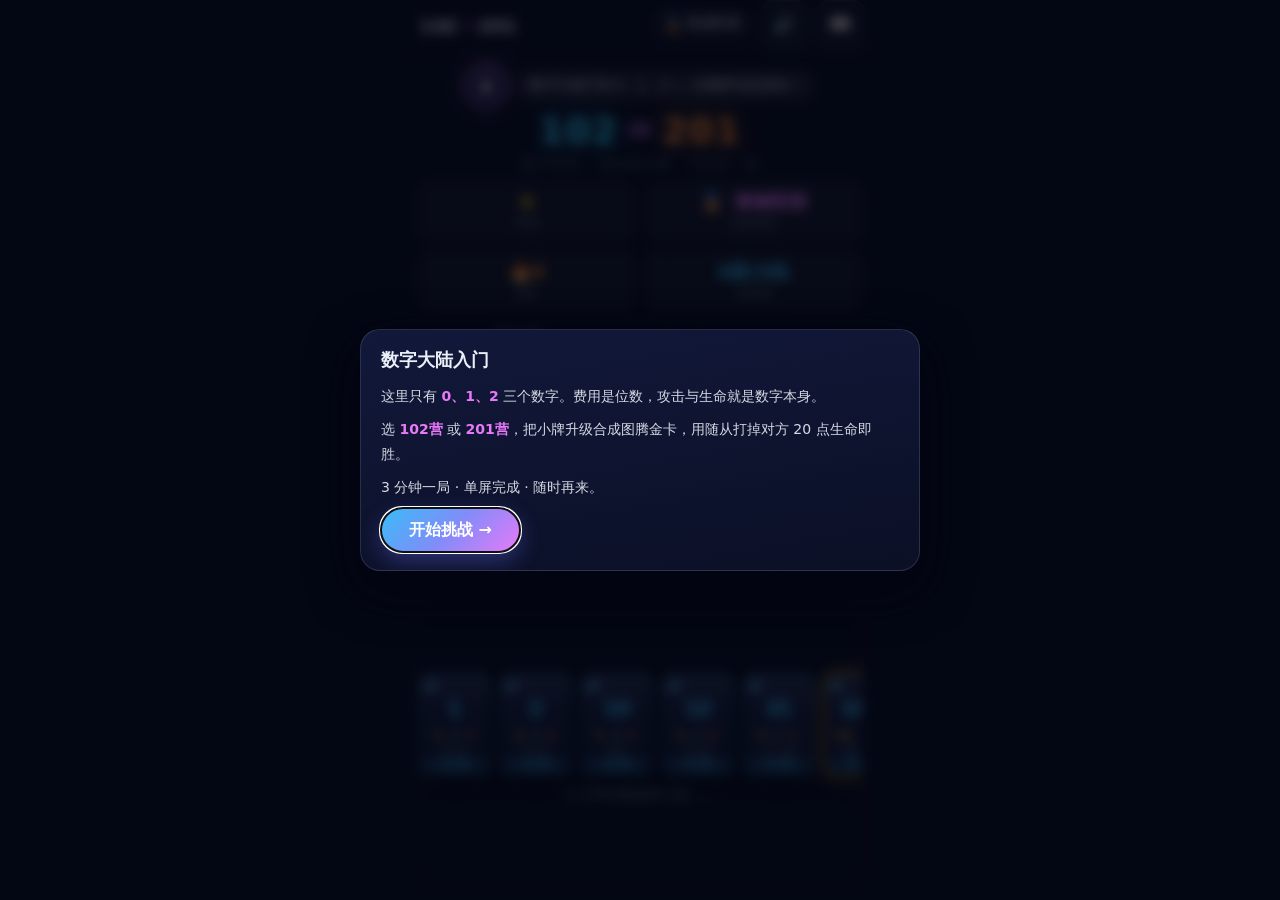
==== commit c43147c3: "将首页替换为 102 vs 201 数字卡牌对决，用单屏回合制玩法把访客变成玩家。 Co-authored-by: Cursor <cursoragent@cursor.com>" ====
--- a/index.html
+++ b/index.html
@@ -3,8 +3,12 @@
 <head>
 <meta charset="UTF-8">
 <meta name="viewport" content="width=device-width, initial-scale=1.0, viewport-fit=cover">
-<title>田忌赛马 · 102 vs 201 · 裁判X</title>
-<meta name="description" content="102营 vs 201营，田忌赛马策略对决。三场对阵，以弱胜强，裁判X全程裁决。">
+<title>102 vs 201 · 数字对决</title>
+<meta name="description" content="数字大陆只有 0、1、2。选阵营，升级合成图腾，3分钟一局卡牌对决。把访客变成玩家。">
+<meta property="og:title" content="102 vs 201 · 数字对决">
+<meta property="og:description" content="数字大陆只有 0、1、2。选阵营，升级合成图腾 102 / 201，3分钟一局回合制卡牌对决。">
+<meta property="og:type" content="website">
+<meta name="twitter:card" content="summary">
 <link rel="icon" href="data:image/svg+xml,%3Csvg xmlns='http://www.w3.org/2000/svg' viewBox='0 0 64 64'%3E%3Crect width='64' height='64' rx='14' fill='%230b1026'/%3E%3Ctext x='32' y='44' font-size='38' font-weight='bold' text-anchor='middle' fill='%23e879f9'%3EX%3C/text%3E%3C/svg%3E">
 <link rel="preconnect" href="https://fonts.googleapis.com">
 <link rel="preconnect" href="https://fonts.gstatic.com" crossorigin>
@@ -28,27 +32,26 @@
         </div>
       </header>
 
-      <section id="hero">
-        <div class="hero-row">
-          <div class="x-emblem" aria-hidden="true"><span>X</span></div>
-          <div class="bubble" id="heroTalk" aria-live="polite">我是裁判X，规则我来定！</div>
-        </div>
-        <h1 class="title">
-          <span class="t-102">102</span>
-          <span class="t-vs">VS</span>
-          <span class="t-201">201</span>
-        </h1>
-        <p class="subtitle">田忌赛马 · 三场对阵 · 以弱胜强</p>
-      </section>
-
       <section class="screen" id="screen">
 
         <!-- A · 主页 -->
         <div class="layer active" id="layer-home">
+          <div class="hero-block">
+            <div class="hero-row">
+              <div class="x-emblem" aria-hidden="true"><span>X</span></div>
+              <div class="bubble" id="heroTalk" aria-live="polite">数字大陆只有 0、1、2——但顺序决定胜负！</div>
+            </div>
+            <h1 class="title">
+              <span class="t-102">102</span>
+              <span class="t-vs">VS</span>
+              <span class="t-201">201</span>
+            </h1>
+            <p class="subtitle">数字对决 · 回合制卡牌 · 3分钟一局</p>
+          </div>
           <div class="stats-grid" id="homeStats"></div>
           <div class="recent" id="recentRow"></div>
           <div class="home-btns">
-            <button class="btn btn-primary big" id="btnPlay">🏇 开始对决</button>
+            <button class="btn btn-primary big" id="btnPlay">⚔️ 开始对决</button>
             <button class="btn btn-daily" id="btnDaily">📅 每日挑战</button>
             <button class="btn btn-dual" id="btnDual">👥 双人对战</button>
             <div class="btn-row2">
@@ -56,7 +59,10 @@
               <button class="btn ghost" id="btnRule2">❓ 玩法</button>
             </div>
           </div>
-          <div class="home-empty" id="homeEmpty">🏟️ X正等待挑战者入场……</div>
+          <div class="marquee-wrap" aria-hidden="true">
+            <div class="marquee" id="homeMarquee"></div>
+            <div class="marquee-caption">X 正等待挑战者入场……</div>
+          </div>
         </div>
 
         <!-- B · 选阵营 -->
@@ -64,92 +70,64 @@
           <div class="screen-head">
             <h2>选择你的阵营</h2>
           </div>
+          <p class="camp-lead">选哪边都行——它们由同样的数字组成！</p>
           <div class="camp-grid">
             <div class="camp-card camp-102" data-camp="102">
-              <div class="camp-emoji">🔵</div>
+              <div class="camp-emoji">102</div>
               <div class="camp-name">102营</div>
-              <div class="camp-slogan">正着念，蓝方必胜</div>
+              <div class="camp-skill">技能：重组 · 弃1抽1</div>
+              <div class="camp-slogan">图腾：102 · 蓝方信仰</div>
               <button class="btn camp-btn" type="button">加入102营</button>
             </div>
             <div class="camp-card camp-201" data-camp="201">
-              <div class="camp-emoji">🟠</div>
+              <div class="camp-emoji">201</div>
               <div class="camp-name">201营</div>
-              <div class="camp-slogan">倒着念，橙方无敌</div>
+              <div class="camp-skill">技能：颠倒 · 下张费用-1</div>
+              <div class="camp-slogan">图腾：201 · 橙方信仰</div>
               <button class="btn camp-btn" type="button">加入201营</button>
             </div>
           </div>
           <button class="btn ghost small back-home" data-back="home" type="button">← 回主页</button>
         </div>
 
-        <!-- C · 布阵 -->
-        <div class="layer" id="layer-lineup">
-          <div id="lineupPanel">
-            <div class="screen-head">
-              <h2 id="lineupTitle">排兵布阵</h2>
-              <div class="x-mini"><span class="bubble mini" id="xHint"></span></div>
-            </div>
-            <div class="lineup-wrap">
-              <div class="lanes" id="lanes"></div>
-              <div class="pool-wrap">
-                <div class="pool-label">我的马匹 <small>（点击 → 放入赛道）</small></div>
-                <div class="pool" id="pool"></div>
-              </div>
-              <div class="preset-row">
-                <button class="btn ghost small" id="btnRandom" type="button">🎲 随机</button>
-                <button class="btn ghost small" id="btnTianji" type="button">🧠 田忌妙计</button>
-                <button class="btn ghost small" id="btnClear" type="button">🧹 清空</button>
-              </div>
-              <div class="lineup-actions">
-                <button class="btn ghost" id="btnBackHome" type="button">← 回主页</button>
-                <button class="btn btn-primary big" id="btnStart" type="button" disabled>开赛！</button>
-              </div>
-            </div>
-          </div>
-          <div id="passPanel" class="pass-panel" hidden>
-            <div class="pass-icon">📱</div>
-            <h2>把设备交给 201营</h2>
-            <p>102营已秘密布阵。请确认对方看不到阵型，再交给下一位选手。</p>
-            <button class="btn btn-primary big" id="btnPassOk" type="button">我是201营，开始布阵</button>
-            <button class="btn ghost small" id="btnPassCancel" type="button">← 取消对决</button>
+        <!-- C · 换牌 -->
+        <div class="layer" id="layer-mulligan">
+          <div class="screen-head">
+            <h2 id="mullTitle">起手换牌</h2>
+          </div>
+          <p class="mull-lead" id="mullLead">起手三张，换不换？想想你的曲线！</p>
+          <div class="mull-cards" id="mullCards"></div>
+          <div class="mull-meta">
+            <span id="mullCount">已选换掉：0 张</span>
+          </div>
+          <div class="mull-actions">
+            <button class="btn ghost" id="btnMullBack" type="button">← 回主页</button>
+            <button class="btn btn-primary big" id="btnMullGo" type="button">开战！</button>
           </div>
         </div>
 
         <!-- D · 对局 -->
         <div class="layer" id="layer-match">
-          <div class="match-inner">
-            <div class="arena-head">
-              <div class="scoreboard">
-                <div class="side side-my">
-                  <span class="side-name" id="myCampName">102营</span>
-                  <span class="side-score" id="myScore">0</span>
-                </div>
-                <div class="score-vs">—</div>
-                <div class="side side-opp">
-                  <span class="side-score" id="oppScore">0</span>
-                  <span class="side-name" id="oppCampName">201营</span>
-                </div>
-              </div>
-              <div class="round-dots" id="roundDots"></div>
-              <button class="btn ghost small" id="btnFast" type="button">⏩ 快进</button>
-            </div>
-
-            <div class="x-ref">
-              <div class="x-emblem sm" aria-hidden="true"><span>X</span></div>
-              <div class="bubble" id="xTalk" aria-live="polite">欢迎来到102 vs 201的赛场，我是裁判X。</div>
-            </div>
-
-            <div class="track-stage">
-              <div class="track">
-                <div class="lane lane-my" id="laneMy">
-                  <span class="lane-tag" id="laneMyTag">102营 · 第1场</span>
-                  <div class="horse" id="horseMy"><span class="h-emoji">🐴</span><span class="h-name">小蓝</span><span class="h-speed">速1</span></div>
-                  <div class="finish-line"><span>终点</span></div>
-                </div>
-                <div class="lane lane-opp" id="laneOpp">
-                  <span class="lane-tag" id="laneOppTag">201营 · 第1场</span>
-                  <div class="horse" id="horseOpp"><span class="h-emoji">🐴</span><span class="h-name">小红</span><span class="h-speed">速1</span></div>
-                  <div class="finish-line"><span>终点</span></div>
-                </div>
+          <div class="match-board" id="matchBoard">
+            <div class="zone-opp" id="zoneOpp">
+              <div class="hero-strip opp">
+                <div class="hero-port opp" id="oppHero" data-target="hero" data-side="opp">
+                  <span class="hero-num" id="oppHeroNum">201</span>
+                  <span class="hero-hp" id="oppHp">20</span>
+                </div>
+                <div class="hero-meta">
+                  <div class="hero-name" id="oppName">201营</div>
+                  <div class="opp-hands" id="oppHands"></div>
+                </div>
+                <div class="deck-chip" id="oppDeck">牌库 16</div>
+              </div>
+              <div class="board-row opp" id="oppBoard"></div>
+            </div>
+
+            <div class="zone-mid">
+              <div class="x-ref">
+                <div class="x-emblem sm" aria-hidden="true"><span>X</span></div>
+                <div class="bubble" id="xTalk" aria-live="polite">欢迎来到数字大陆，我是裁判X。</div>
               </div>
               <div class="round-banner" id="roundBanner"></div>
               <div class="coin-overlay" id="coinOverlay">
@@ -158,10 +136,48 @@
               </div>
             </div>
 
-            <div class="mu-wrap">
-              <div class="mu-title">⚔️ 三场对阵 <small>上等马 &gt; 中等马 &gt; 下等马 · 三局两胜</small></div>
-              <div class="matchup-table" id="matchupTable"></div>
-            </div>
+            <div class="zone-my-board">
+              <div class="board-row my" id="myBoard"></div>
+            </div>
+
+            <div class="zone-my-hero">
+              <div class="hero-strip my">
+                <div class="hero-port my" id="myHero">
+                  <span class="hero-num" id="myHeroNum">102</span>
+                  <span class="hero-hp" id="myHp">20</span>
+                </div>
+                <button class="skill-btn" id="btnSkill" type="button" title="英雄技能">✦ 重组</button>
+                <div class="mana-wrap">
+                  <div class="mana-gems" id="manaGems"></div>
+                  <div class="mana-label" id="manaLabel">1/1</div>
+                </div>
+                <div class="deck-chip" id="myDeck">牌库 13</div>
+              </div>
+            </div>
+
+            <div class="zone-hand" id="myHand"></div>
+
+            <div class="zone-ctrl">
+              <button class="btn small" id="btnUpgrade" type="button">↑ 升级</button>
+              <button class="btn btn-primary" id="btnEnd" type="button">结束回合</button>
+              <button class="btn ghost small" id="btnFast" type="button">⏩ 快进</button>
+            </div>
+          </div>
+
+          <div id="upgradeOverlay" class="upgrade-overlay" hidden>
+            <div class="upgrade-box">
+              <div class="upgrade-title" id="upgradeTitle">为「12」末位追加数字</div>
+              <div class="upgrade-opts" id="upgradeOpts"></div>
+              <button class="btn ghost small" id="btnUpgradeCancel" type="button">取消</button>
+            </div>
+          </div>
+
+          <div id="passOverlay" class="pass-overlay" hidden>
+            <div class="pass-icon">📱</div>
+            <h2 id="passTitle">把设备交给对方</h2>
+            <p id="passDesc">请确认对方看不到手牌，再交给下一位选手。</p>
+            <button class="btn btn-primary big" id="btnPassOk" type="button">开始行动</button>
+            <button class="btn ghost small" id="btnPassCancel" type="button">← 取消对决</button>
           </div>
         </div>
 
@@ -170,7 +186,7 @@
           <div class="result-box" id="resultBox">
             <div class="result-badge" id="resultBadge">🏆</div>
             <h2 class="result-title" id="resultTitle">胜利！</h2>
-            <div class="result-score" id="resultScore">2 : 1</div>
+            <div class="result-score" id="resultScore">20 : 0</div>
             <div class="x-verdict" id="xVerdict"></div>
             <div class="pts-line" id="ptsLine"></div>
             <div class="streak-line" id="streakLine"></div>
@@ -179,6 +195,7 @@
           </div>
           <div class="result-btns" id="resultBtns">
             <button class="btn btn-primary big" id="btnAgain" type="button">⚔️ 再来一局</button>
+            <button class="btn ghost" id="btnShare" type="button">📤 分享战绩</button>
             <button class="btn ghost" id="btnSwitchCamp" type="button">🔁 换阵营</button>
             <button class="btn ghost" id="btnHome" type="button">🏠 回主页</button>
           </div>
@@ -193,7 +210,22 @@
   </div>
 </div>
 
-<!-- 全局弹窗：fixed，不参与舞台文档流 -->
+<!-- 新手引导 -->
+<div class="modal-mask" id="modalTutorial">
+  <div class="modal" role="dialog" aria-modal="true" aria-labelledby="tutTitle">
+    <div class="modal-head">
+      <h3 id="tutTitle">数字大陆入门</h3>
+    </div>
+    <div class="rule-body">
+      <p>这里只有 <b>0、1、2</b> 三个数字。费用是位数，攻击与生命就是数字本身。</p>
+      <p>选 <b>102营</b> 或 <b>201营</b>，把小牌升级合成图腾金卡，用随从打掉对方 20 点生命即胜。</p>
+      <p>3 分钟一局 · 单屏完成 · 随时再来。</p>
+    </div>
+    <button class="btn btn-primary big" id="btnTutOk" type="button">开始挑战 →</button>
+  </div>
+</div>
+
+<!-- 全局弹窗 -->
 <div class="modal-mask" id="modalAch">
   <div class="modal" role="dialog" aria-modal="true" aria-labelledby="achTitle">
     <div class="modal-head">
@@ -211,12 +243,13 @@
       <button class="icon-btn" data-close="modalRule" aria-label="关闭">✕</button>
     </div>
     <div class="rule-body">
-      <p><b>故事原型：</b>战国时田忌赛马，孙膑献计——「下等马对王上等马，上等马对王中等马，中等马对王下等马」，三局两胜，以下驷换一败，反败为胜。</p>
-      <p><b>玩法：</b>你是军师，为阵营排兵布阵。三匹马按顺序出战：🦄上等马(速3)、🐎中等马(速2)、🐴下等马(速1)。速度高者赢下该回合，同速则由裁判X掷硬币。</p>
-      <p><b>胜负：</b>三场对阵，先赢两场者胜。</p>
-      <p><b>秘诀：</b>对手阵型未知时，尝试「田忌妙计」布阵；若连用同一阵型，聪明的X会记住并反制你！</p>
-      <p><b>每日挑战：</b>每天X都会定一条特殊规则，完成可得额外奖励。</p>
-      <p><b>双人对战：</b>同一设备热座——102营先秘密布阵，把设备交给201营再布阵，同时揭晓开赛。友谊赛不计声望。</p>
+      <p><b>世界观：</b>数字大陆只有 0、1、2。102营与201营由同样的数字组成、顺序不同，世代相争。裁判 X 主持对决。</p>
+      <p><b>数字法则：</b>费用 = 位数；攻击 = 去掉末位的数（个位牌=自身）；生命 = 末位（0 → 生命1 + 嘲讽）。</p>
+      <p><b>升级合成：</b>花 1 水晶给手牌末位追加 0/1/2。把 10 养成 102、把 20 养成 201，就是图腾金卡。</p>
+      <p><b>英雄技能：</b>102「重组」弃1抽1；201「颠倒」下张费用-1。各 2 水晶、每回合 1 次。</p>
+      <p><b>胜负：</b>把对方英雄打到 0 即胜。牌库抽空后受到递增疲劳伤害。</p>
+      <p><b>每日挑战：</b>每天 X 定一条特殊规则，完成可得额外声望。</p>
+      <p><b>双人对战：</b>同一设备热座，先手由硬币决定；轮到谁看谁的手牌。友谊赛不计声望。</p>
     </div>
   </div>
 </div>
@@ -232,6 +265,13 @@
   </div>
 </div>
 
+<script src="js/data.js"></script>
+<script src="js/save.js"></script>
+<script src="js/audio.js"></script>
+<script src="js/match.js"></script>
+<script src="js/ai.js"></script>
+<script src="js/render.js"></script>
+<script src="js/share.js"></script>
 <script src="game.js"></script>
 </body>
 </html>
--- a/style.css
+++ b/style.css
@@ -1,5 +1,5 @@
 /* ============================================================
-   田忌赛马 · 102 vs 201 · 裁判X
+   102 vs 201 · 数字对决
    单屏舞台：420×800 逻辑画布 + 等比缩放 · 永不滚动
    ============================================================ */
 :root{
@@ -20,7 +20,6 @@
   --shadow:0 18px 50px rgba(2,4,14,.55);
   --S: min(100vw / 420, 100vh / 800);
   --topbar-h:44px;
-  --hero-h:100px;
 }
 
 *{ box-sizing:border-box; -webkit-tap-highlight-color:transparent; }
@@ -50,7 +49,6 @@
   z-index:-1; pointer-events:none;
 }
 
-/* ============ 视口居中 + 安全区 ============ */
 #viewport{
   width:100%;
   height:100%;
@@ -166,12 +164,11 @@
   box-shadow:0 8px 22px rgba(232,121,249,.35);
 }
 
-/* ============ 英雄条 ~100px ============ */
-#hero{
+/* ============ 主页英雄块 ============ */
+.hero-block{
   flex:none;
-  height:var(--hero-h);
-  display:flex; flex-direction:column; align-items:center; justify-content:center;
-  padding:6px 12px 4px; text-align:center;
+  display:flex; flex-direction:column; align-items:center;
+  padding:4px 0 8px; text-align:center;
 }
 .hero-row{
   display:flex; align-items:center; gap:10px;
@@ -205,12 +202,10 @@
   animation:bubbleIn .35s cubic-bezier(.2,.7,.3,1);
   min-width:0;
 }
-.bubble.mini{ font-size:11px; padding:4px 8px; margin:0; line-height:1.3; }
-.x-mini{ min-width:0; flex:1; }
 
 .title{
-  margin:4px 0 0; font-weight:800;
-  font-size:28px; letter-spacing:.04em; line-height:1;
+  margin:6px 0 0; font-weight:800;
+  font-size:32px; letter-spacing:.04em; line-height:1;
   display:flex; align-items:center; justify-content:center; gap:10px;
 }
 .t-102{
@@ -229,11 +224,11 @@
   animation:xPulse 1.6s ease-in-out infinite;
 }
 .subtitle{
-  margin:4px 0 0; color:var(--ink-dim); font-size:11px;
-  letter-spacing:.22em; text-indent:.22em;
-}
-
-/* ============ 赛场主区（弹性 + 状态层） ============ */
+  margin:6px 0 0; color:var(--ink-dim); font-size:11px;
+  letter-spacing:.18em; text-indent:.18em;
+}
+
+/* ============ 赛场主区 ============ */
 .screen{
   flex:1;
   min-height:0;
@@ -262,7 +257,7 @@
 
 .screen-head{
   display:flex; align-items:center; gap:8px;
-  margin-bottom:8px; flex:none; min-width:0;
+  margin-bottom:6px; flex:none; min-width:0;
 }
 .screen-head h2{
   margin:0; font-size:16px; letter-spacing:.04em; white-space:nowrap;
@@ -310,18 +305,34 @@
 .btn-row2{ display:flex; gap:8px; }
 .btn-row2 .btn{ flex:1; }
 
-.home-empty{
+.marquee-wrap{
   flex:1; min-height:0;
-  display:grid; place-items:center;
   margin-top:10px;
-  font-size:14px; color:var(--ink-dim);
   background:rgba(6,10,28,.35);
   border:1px dashed rgba(255,255,255,.18);
   border-radius:16px;
-  animation:floatY 3.4s ease-in-out infinite;
+  overflow:hidden;
+  display:flex; flex-direction:column; justify-content:center;
+  position:relative;
+}
+.marquee{
+  display:flex; gap:8px;
+  animation:marquee 18s linear infinite;
+  width:max-content;
+  padding:8px 0;
+}
+.marquee-caption{
+  text-align:center; font-size:12px; color:var(--ink-dim); padding-bottom:8px;
+}
+@keyframes marquee{
+  from{ transform:translateX(0); }
+  to{ transform:translateX(-50%); }
 }
 
 /* ============ B 选阵营 ============ */
+.camp-lead{
+  margin:0 0 10px; text-align:center; font-size:12px; color:var(--ink-dim); flex:none;
+}
 .camp-grid{
   display:grid; grid-template-columns:1fr 1fr; gap:10px;
   flex:1; min-height:0;
@@ -344,229 +355,291 @@
 }
 .camp-102:hover{ box-shadow:0 12px 32px rgba(56,189,248,.25); }
 .camp-201:hover{ box-shadow:0 12px 32px rgba(251,146,60,.25); }
-.camp-emoji{ font-size:36px; }
+.camp-emoji{
+  font-family:"Space Mono",monospace; font-size:32px; font-weight:800;
+}
+.camp-102 .camp-emoji{ color:var(--c-102); text-shadow:0 0 16px rgba(56,189,248,.6); }
+.camp-201 .camp-emoji{ color:var(--c-201); text-shadow:0 0 16px rgba(251,146,60,.6); }
 .camp-name{
-  font-size:20px; font-weight:800; margin-top:6px;
+  font-size:20px; font-weight:800; margin-top:4px;
   font-family:"Space Mono",monospace; letter-spacing:.06em;
 }
-.camp-102 .camp-name{ color:var(--c-102); text-shadow:0 0 12px rgba(56,189,248,.5); }
-.camp-201 .camp-name{ color:var(--c-201); text-shadow:0 0 12px rgba(251,146,60,.5); }
-.camp-slogan{ color:var(--ink-dim); font-size:12px; margin:6px 0 12px; }
+.camp-102 .camp-name{ color:var(--c-102); }
+.camp-201 .camp-name{ color:var(--c-201); }
+.camp-skill{ font-size:12px; color:var(--ink); margin-top:8px; }
+.camp-slogan{ color:var(--ink-dim); font-size:11px; margin:6px 0 12px; }
 .camp-btn{ width:86%; }
 .back-home{ display:block; margin:10px auto 0; flex:none; }
 
-/* ============ C 布阵 ============ */
-#lineupPanel{
-  display:flex; flex-direction:column; height:100%; min-height:0;
-}
-#lineupPanel[hidden],
-.pass-panel[hidden]{
-  display:none !important;
-}
-.lineup-wrap{
-  display:flex; flex-direction:column; flex:1; min-height:0;
-}
-.lanes{ display:flex; flex-direction:column; gap:8px; flex:none; }
-.lane-slot{
+/* ============ C 换牌 ============ */
+.mull-lead{
+  margin:0 0 12px; text-align:center; font-size:13px; color:var(--ink-dim); flex:none;
+}
+.mull-cards{
+  display:flex; justify-content:center; gap:10px; align-items:center;
+  flex:1; min-height:0;
+}
+.mull-cards .card{ width:96px; height:140px; }
+.mull-cards .card .c-num{ font-size:32px; margin-top:28px; }
+.mull-cards .card.marked{ opacity:.45; filter:grayscale(.4); }
+.mull-cards .card.marked::after{
+  content:"✕"; position:absolute; inset:0;
+  display:grid; place-items:center;
+  font-size:48px; color:#f87171; font-weight:800;
+  text-shadow:0 0 12px rgba(248,113,113,.8);
+}
+.mull-meta{ text-align:center; font-size:13px; color:var(--ink-dim); margin:8px 0; flex:none; }
+.mull-actions{
+  display:flex; gap:10px; justify-content:center; flex:none;
+}
+
+/* ============ 卡牌 ============ */
+.card{
+  width:64px; height:92px;
+  border-radius:10px;
+  border:1.5px solid var(--line);
+  background:
+    linear-gradient(180deg, rgba(255,255,255,.06), transparent 40%),
+    linear-gradient(180deg, #1a2248, #0c122c);
+  position:relative;
+  display:flex; flex-direction:column; align-items:center;
+  padding:4px 3px 3px;
+  cursor:pointer;
+  flex:none;
+  box-shadow:0 6px 14px rgba(0,0,0,.35);
+  transition:transform .15s, box-shadow .2s, border-color .2s;
+}
+.card.camp-102{ border-color:rgba(56,189,248,.45); }
+.card.camp-201{ border-color:rgba(251,146,60,.45); }
+.card.legendary{
+  border-color:var(--c-gold);
+  box-shadow:0 0 14px rgba(251,191,36,.45), 0 6px 14px rgba(0,0,0,.35);
+  animation:goldShimmer 2.4s linear infinite;
+}
+.card.selected{
+  transform:translateY(-10px) scale(1.08);
+  z-index:3;
+  box-shadow:0 12px 24px rgba(232,121,249,.35);
+  border-color:var(--c-x);
+}
+.card.playable{ box-shadow:0 0 10px rgba(56,189,248,.35); }
+.card .c-cost{
+  position:absolute; top:3px; left:4px;
+  font-family:"Space Mono",monospace; font-size:10px; font-weight:700;
+  color:#67e8f9;
+}
+.card .c-num{
+  font-family:"Space Mono",monospace;
+  font-size:20px; font-weight:700;
+  margin-top:16px; line-height:1;
+  letter-spacing:-.04em;
+}
+.card.camp-102 .c-num{ color:var(--c-102); }
+.card.camp-201 .c-num{ color:var(--c-201); }
+.card .c-stats{
+  margin-top:auto;
+  font-family:"Space Mono",monospace; font-size:11px; font-weight:700;
+}
+.card .c-stats .atk{ color:#fbbf24; }
+.card .c-stats .hp{ color:#f87171; }
+.card .c-kw{
+  font-size:8px; color:var(--ink-dim); line-height:1.2;
+  text-align:center; margin-top:1px;
+  white-space:nowrap; overflow:hidden; max-width:100%;
+}
+.card .c-band{
+  width:100%; text-align:center;
+  font-size:8px; font-weight:700; letter-spacing:.04em;
+  border-radius:4px; margin-top:2px; padding:1px 0;
+}
+.card.camp-102 .c-band{ background:rgba(56,189,248,.2); color:var(--c-102); }
+.card.camp-201 .c-band{ background:rgba(251,146,60,.2); color:var(--c-201); }
+
+.card-back{
+  width:22px; height:30px;
+  border-radius:4px;
+  background:linear-gradient(145deg, #312e81, #1e1b4b);
+  border:1px solid rgba(232,121,249,.4);
+  box-shadow:0 0 6px rgba(232,121,249,.25);
+}
+
+.minion{
+  width:78px; height:66px;
+  border-radius:10px;
+  border:1.5px solid var(--line);
+  background:linear-gradient(180deg, #1a2248, #0c122c);
+  position:relative;
+  display:flex; flex-direction:column; align-items:center; justify-content:center;
+  cursor:pointer;
+  transition:transform .15s, box-shadow .2s, border-color .2s;
+}
+.minion.camp-102{ border-color:rgba(56,189,248,.5); }
+.minion.camp-201{ border-color:rgba(251,146,60,.5); }
+.minion.legendary{ border-color:var(--c-gold); box-shadow:0 0 10px rgba(251,191,36,.4); }
+.minion.taunt{ box-shadow:inset 0 0 0 2px rgba(148,163,184,.8), 0 0 8px rgba(148,163,184,.3); }
+.minion.can-attack{
+  box-shadow:0 0 12px rgba(251,191,36,.7);
+  border-color:var(--c-gold);
+  animation:atkPulse 1.2s ease-in-out infinite;
+}
+.minion.valid-target{
+  box-shadow:0 0 12px rgba(248,113,113,.8);
+  border-color:#f87171;
+}
+.minion .m-num{
+  font-family:"Space Mono",monospace; font-size:18px; font-weight:800; line-height:1;
+}
+.minion.camp-102 .m-num{ color:var(--c-102); }
+.minion.camp-201 .m-num{ color:var(--c-201); }
+.minion .m-stats{
+  font-family:"Space Mono",monospace; font-size:11px; font-weight:700; margin-top:2px;
+}
+.minion .m-kw{ font-size:8px; color:var(--ink-dim); }
+.minion .m-atk{ color:#fbbf24; }
+.minion .m-hp{ color:#f87171; }
+.slot{
+  width:78px; height:66px;
+  border-radius:10px;
+  border:1.5px dashed rgba(255,255,255,.18);
+  background:rgba(255,255,255,.02);
+}
+.slot.drop{ border-color:rgba(56,189,248,.6); background:rgba(56,189,248,.08); }
+
+@keyframes goldShimmer{
+  0%,100%{ box-shadow:0 0 10px rgba(251,191,36,.35); }
+  50%{ box-shadow:0 0 18px rgba(251,191,36,.7); }
+}
+@keyframes atkPulse{
+  0%,100%{ box-shadow:0 0 8px rgba(251,191,36,.45); }
+  50%{ box-shadow:0 0 16px rgba(251,191,36,.9); }
+}
+
+/* ============ D 对局 ============ */
+#layer-match{ padding:0; }
+.match-board{
+  display:flex; flex-direction:column;
+  height:100%; min-height:0;
+  position:relative;
+  background:
+    linear-gradient(180deg, rgba(251,146,60,.06), transparent 18%, transparent 82%, rgba(56,189,248,.06)),
+    repeating-linear-gradient(0deg, transparent 0 19px, rgba(255,255,255,.03) 19px 20px),
+    repeating-linear-gradient(90deg, transparent 0 19px, rgba(255,255,255,.03) 19px 20px);
+  transition:transform .45s ease;
+}
+.match-board.flipped{ transform:rotate(180deg); }
+
+.zone-opp{
+  height:168px; flex:none;
+  padding:8px 8px 4px;
+  display:flex; flex-direction:column; gap:6px;
+}
+.zone-mid{
+  flex:1; min-height:0;
+  position:relative;
+  display:flex; flex-direction:column; align-items:stretch; justify-content:center;
+  padding:0 10px;
+}
+.zone-my-board{
+  height:76px; flex:none;
+  padding:4px 8px;
+}
+.zone-my-hero{
+  height:60px; flex:none;
+  padding:0 8px;
+}
+.zone-hand{
+  height:118px; flex:none;
+  display:flex; align-items:flex-end; justify-content:center;
+  gap:4px; padding:4px 6px 6px;
+}
+.zone-ctrl{
+  height:56px; flex:none;
+  display:flex; align-items:center; justify-content:center; gap:8px;
+  padding:0 10px 8px;
+  background:rgba(6,10,28,.45);
+  border-top:1px solid var(--line);
+}
+.zone-ctrl .btn{ flex:1; }
+
+.hero-strip{
   display:flex; align-items:center; gap:8px;
-  background:var(--glass); border:1.5px dashed rgba(255,255,255,.22);
-  border-radius:12px; padding:6px 10px; min-height:56px;
-  transition:border-color .2s, background .2s;
-}
-.lane-slot.filled{ border-style:solid; border-color:rgba(255,255,255,.28); background:var(--glass-2); }
-.lane-slot .lane-no{
-  font-family:"Space Mono",monospace; font-size:11px; color:var(--ink-dim);
-  min-width:44px; text-align:center;
-}
-.lane-slot .lane-no b{ display:block; font-size:14px; color:var(--ink); }
-.lane-mount{ font-size:12px; color:var(--ink-dim); }
-
-.horse-card{
-  display:inline-flex; align-items:center; gap:8px;
-  background:var(--glass-2); border:1px solid var(--line); border-radius:12px;
-  padding:6px 10px; cursor:pointer; user-select:none;
-  transition:transform .15s, border-color .2s;
-  min-height:44px;
-}
-.horse-card:hover{ transform:translateY(-1px); }
-.horse-card .hc-emoji{ font-size:22px; }
-.horse-card .hc-name{ font-weight:700; font-size:13px; }
-.horse-card .hc-tier{ font-size:10px; color:var(--ink-dim); }
-.horse-card .hc-speed{ font-family:"Space Mono",monospace; font-size:12px; color:var(--c-gold); }
-.horse-card.t3{ border-color:rgba(167,139,250,.5); }
-.horse-card.t2{ border-color:rgba(96,165,250,.5); }
-.horse-card.t1{ border-color:rgba(148,163,184,.5); }
-
-.pool-wrap{ margin-top:10px; flex:none; }
-.pool-label{ font-size:12px; color:var(--ink-dim); margin-bottom:6px; }
-.pool{ display:flex; gap:8px; flex-wrap:wrap; min-height:44px; }
-
-.preset-row{ display:flex; gap:6px; margin:10px 0 0; flex:none; }
-.preset-row .btn{ flex:1; padding:8px 6px; font-size:12px; }
-.lineup-actions{
-  display:flex; align-items:center; justify-content:center; gap:10px;
-  margin-top:auto; padding-top:10px; flex:none;
-}
-
-.pass-panel{
-  height:100%;
+  min-height:56px;
+}
+.hero-port{
+  width:52px; height:52px; border-radius:14px; flex:none;
   display:flex; flex-direction:column; align-items:center; justify-content:center;
-  text-align:center; gap:12px; padding:12px;
-}
-.pass-panel[hidden]{ display:none !important; }
-.pass-icon{ font-size:48px; }
-.pass-panel h2{ margin:0; font-size:20px; }
-.pass-panel p{ margin:0; font-size:13px; color:var(--ink-dim); line-height:1.6; max-width:280px; }
-
-/* ============ D 对局 ============ */
-.match-inner{
-  display:flex; flex-direction:column; height:100%; min-height:0;
+  border:1.5px solid var(--line);
   position:relative;
-}
-.arena-head{
-  display:flex; align-items:center; justify-content:space-between; gap:8px;
-  flex:none; margin-bottom:6px;
-}
-.scoreboard{
-  display:flex; align-items:center; gap:8px;
-  background:var(--glass); border:1px solid var(--line); border-radius:12px;
-  padding:4px 10px;
-}
-.side{ display:flex; align-items:center; gap:6px; }
-.side-name{ font-size:12px; font-weight:700; }
-.side-my .side-name{ color:var(--c-102); }
-.side-opp .side-name{ color:var(--c-201); }
-.side-score{ font-family:"Space Mono",monospace; font-size:22px; font-weight:700; }
-.side-my .side-score{ color:var(--c-102); text-shadow:0 0 10px rgba(56,189,248,.6); }
-.side-opp .side-score{ color:var(--c-201); text-shadow:0 0 10px rgba(251,146,60,.6); }
-.score-vs{ color:var(--ink-dim); font-size:12px; }
-
-.round-dots{ display:flex; gap:6px; }
-.r-dot{
-  width:10px; height:10px; border-radius:50%;
-  border:1px solid rgba(255,255,255,.3); background:transparent;
-}
-.r-dot.w{ background:var(--c-102); box-shadow:0 0 8px rgba(56,189,248,.8); border-color:var(--c-102); }
-.r-dot.l{ background:var(--c-201); box-shadow:0 0 8px rgba(251,146,60,.8); border-color:var(--c-201); }
-.r-dot.d{ background:var(--c-x); box-shadow:0 0 8px rgba(232,121,249,.8); border-color:var(--c-x); }
+  cursor:default;
+}
+.hero-port.camp-102{
+  background:linear-gradient(160deg, rgba(56,189,248,.2), rgba(6,10,28,.5));
+  border-color:rgba(56,189,248,.5);
+}
+.hero-port.camp-201{
+  background:linear-gradient(160deg, rgba(251,146,60,.2), rgba(6,10,28,.5));
+  border-color:rgba(251,146,60,.5);
+}
+.hero-port.opp{ cursor:pointer; }
+.hero-port.camp-102 .hero-num{ color:var(--c-102); }
+.hero-port.camp-201 .hero-num{ color:var(--c-201); }
+.hero-port.opp.valid-target{
+  box-shadow:0 0 14px rgba(248,113,113,.8);
+  border-color:#f87171;
+}
+.hero-num{
+  font-family:"Space Mono",monospace; font-size:13px; font-weight:800; line-height:1;
+}
+.hero-hp{
+  font-family:"Space Mono",monospace; font-size:12px; font-weight:700; color:#f87171;
+}
+.hero-meta{ flex:1; min-width:0; }
+.hero-name{ font-size:12px; font-weight:700; }
+.opp-hands{ display:flex; gap:3px; margin-top:4px; min-height:30px; }
+.deck-chip{
+  font-family:"Space Mono",monospace; font-size:10px;
+  background:var(--glass); border:1px solid var(--line);
+  border-radius:8px; padding:4px 6px; color:var(--ink-dim);
+  flex:none; text-align:center; line-height:1.3;
+}
+.skill-btn{
+  min-width:64px; min-height:44px;
+  border-radius:12px; border:1px solid rgba(232,121,249,.45);
+  background:rgba(232,121,249,.12); color:var(--ink);
+  font:inherit; font-size:11px; font-weight:700; cursor:pointer;
+  padding:4px 8px;
+}
+.skill-btn:disabled{ opacity:.4; cursor:not-allowed; }
+.skill-btn.ready{ box-shadow:0 0 10px rgba(232,121,249,.4); }
+.mana-wrap{ flex:1; min-width:0; }
+.mana-gems{ display:flex; gap:3px; flex-wrap:wrap; }
+.mana-gem{
+  width:14px; height:14px;
+  transform:rotate(45deg);
+  background:rgba(255,255,255,.12);
+  border:1px solid rgba(103,232,249,.35);
+}
+.mana-gem.on{
+  background:linear-gradient(135deg, #22d3ee, #38bdf8);
+  box-shadow:0 0 8px rgba(34,211,238,.6);
+}
+.mana-label{
+  font-family:"Space Mono",monospace; font-size:11px; color:var(--c-102);
+  margin-top:2px;
+}
+
+.board-row{
+  display:flex; justify-content:center; align-items:center; gap:8px;
+  height:66px;
+}
+.board-row.opp{ transform:scaleY(-1); }
+.board-row.opp .minion{ transform:scaleY(-1); }
 
 .x-ref{
   display:flex; align-items:center; gap:8px;
-  margin:0 0 8px; min-height:40px; flex:none;
+  min-height:40px;
 }
 .x-ref .bubble{ margin:0; flex:1; font-size:12px; }
-
-.track-stage{ position:relative; flex:none; }
-.track{
-  position:relative; border-radius:14px; overflow:hidden;
-  border:1px solid var(--line);
-  background:linear-gradient(180deg, rgba(56,189,248,.06), rgba(6,10,28,.5) 45%, rgba(251,146,60,.06));
-  box-shadow:inset 0 0 28px rgba(0,0,0,.35);
-}
-.lane{
-  position:relative; height:56px;
-  border-bottom:1px dashed rgba(255,255,255,.1);
-  overflow:hidden;
-}
-.lane:last-child{ border-bottom:none; }
-.lane-my{ background:linear-gradient(90deg, rgba(56,189,248,.05), transparent 55%); }
-.lane-opp{ background:linear-gradient(90deg, rgba(251,146,60,.05), transparent 55%); }
-.lane::before{
-  content:""; position:absolute; inset:0; pointer-events:none;
-  background:repeating-linear-gradient(90deg, transparent 0 calc(25% - 1px), rgba(255,255,255,.06) calc(25% - 1px) 25%);
-}
-.lane-tag{
-  position:absolute; left:8px; top:3px; z-index:3;
-  font-family:"Space Mono",monospace; font-size:10px; color:rgba(176,196,220,.75);
-  background:rgba(0,0,0,.35); padding:1px 6px; border-radius:6px;
-}
-.lane-my .lane-tag{ color:rgba(125,211,252,.9); }
-.lane-opp .lane-tag{ color:rgba(253,186,116,.9); }
-
-.horse{
-  position:absolute; left:2%; top:50%; transform:translateY(-50%);
-  display:flex; align-items:center; gap:5px; will-change:transform;
-  transition:none; z-index:2;
-}
-.horse .h-emoji{ font-size:28px; display:inline-block; line-height:1; }
-.horse .h-name{
-  font-size:11px; color:var(--ink); background:rgba(0,0,0,.45);
-  padding:1px 6px; border-radius:6px; white-space:nowrap;
-}
-.horse .h-speed{
-  font-family:"Space Mono",monospace; font-size:10px; font-weight:700;
-  color:#0b1026; background:var(--c-gold); border-radius:6px;
-  padding:1px 5px; white-space:nowrap;
-}
-.horse.running .h-emoji{ animation:gallop .22s ease-in-out infinite alternate; }
-.horse.running::after{
-  content:""; position:absolute; right:96%; top:50%;
-  width:48px; height:8px; transform:translateY(-50%);
-  background:linear-gradient(90deg, transparent, rgba(255,255,255,.28));
-  border-radius:50%; filter:blur(2px);
-}
-.horse.win .h-emoji{ animation:winPop .5s ease both; }
-.horse.win .h-name{ background:rgba(74,222,128,.3); color:#bbf7d0; }
-.horse.lose{ opacity:.5; filter:grayscale(.75); }
-
-.finish-line{
-  position:absolute; right:3%; top:0; bottom:0; width:6px; z-index:3;
-  background:repeating-linear-gradient(180deg,#fff 0 8px,#111 8px 16px);
-  opacity:.9; pointer-events:none;
-}
-.finish-line span{
-  position:absolute; left:50%; top:3px; transform:translateX(-50%);
-  font-size:9px; color:#fff; background:rgba(0,0,0,.5);
-  padding:1px 4px; border-radius:5px; white-space:nowrap;
-}
-
-.mu-wrap{ margin-top:8px; flex:1; min-height:0; display:flex; flex-direction:column; }
-.mu-title{
-  font-size:12px; color:var(--ink-dim); margin-bottom:6px;
-  display:flex; align-items:center; gap:6px; flex:none;
-}
-.mu-title small{ font-size:10px; opacity:.8; }
-.matchup-table{ display:flex; flex-direction:column; gap:6px; }
-.mu-row{
-  display:grid;
-  grid-template-columns:1fr auto 1fr auto;
-  align-items:center; gap:6px;
-  background:var(--glass); border:1px solid var(--line);
-  border-radius:10px; padding:6px 8px;
-  transition:border-color .25s, background .25s;
-}
-.mu-row.current{ border-color:rgba(232,121,249,.55); box-shadow:0 0 12px rgba(232,121,249,.18); }
-.mu-row.done{ background:var(--glass-2); }
-.mu-row .mu-no{
-  grid-column:1 / -1; font-family:"Space Mono",monospace;
-  font-size:10px; color:var(--ink-dim); letter-spacing:.1em;
-}
-.mu-side{ display:flex; align-items:center; gap:6px; min-width:0; }
-.mu-side .mu-emoji{ font-size:18px; flex:none; }
-.mu-side .mu-info{ min-width:0; }
-.mu-side .mu-name{ font-size:12px; font-weight:700; white-space:nowrap; overflow:hidden; text-overflow:ellipsis; }
-.mu-side .mu-tier{ font-size:10px; color:var(--ink-dim); }
-.mu-my .mu-name{ color:var(--c-102); }
-.mu-opp .mu-name{ color:var(--c-201); }
-.mu-vs{
-  font-family:"Space Mono",monospace; font-weight:700; font-size:11px;
-  color:var(--c-x); text-shadow:0 0 8px rgba(232,121,249,.6);
-}
-.mu-result{
-  min-width:44px; text-align:center;
-  font-weight:800; font-size:13px; font-family:"Space Mono",monospace;
-  border-radius:8px; padding:4px 6px;
-  background:rgba(255,255,255,.05); border:1px solid var(--line);
-}
-.mu-result.pending{ color:var(--ink-dim); font-size:12px; }
-.mu-result.w{ color:#4ade80; background:rgba(34,197,94,.12); border-color:rgba(74,222,128,.4); animation:stampIn .45s cubic-bezier(.2,.7,.3,1); }
-.mu-result.l{ color:#f87171; background:rgba(239,68,68,.12); border-color:rgba(248,113,113,.4); animation:stampIn .45s cubic-bezier(.2,.7,.3,1); }
-.mu-result.coin{ color:var(--c-x); background:rgba(232,121,249,.12); border-color:rgba(232,121,249,.4); animation:stampIn .45s cubic-bezier(.2,.7,.3,1); }
-@keyframes stampIn{
-  0%{ transform:scale(.4); opacity:0; }
-  60%{ transform:scale(1.18); }
-  100%{ transform:scale(1); opacity:1; }
-}
 
 .round-banner{
   position:absolute; left:50%; top:50%; transform:translate(-50%,-50%) scale(.6);
@@ -577,9 +650,9 @@
   white-space:nowrap;
 }
 .round-banner.show{ animation:bannerIn .5s cubic-bezier(.2,.7,.3,1) both; }
-.round-banner.win{ border-color:rgba(74,222,128,.6); color:#4ade80; text-shadow:0 0 14px rgba(74,222,128,.6); }
-.round-banner.lose{ border-color:rgba(248,113,113,.6); color:#f87171; text-shadow:0 0 14px rgba(248,113,113,.6); }
-.round-banner.tie{ border-color:rgba(232,121,249,.6); color:var(--c-x); text-shadow:0 0 14px rgba(232,121,249,.6); }
+.round-banner.win{ border-color:rgba(74,222,128,.6); color:#4ade80; }
+.round-banner.lose{ border-color:rgba(248,113,113,.6); color:#f87171; }
+.round-banner.gold{ border-color:rgba(251,191,36,.7); color:var(--c-gold); }
 @keyframes bannerIn{
   0%{ opacity:0; transform:translate(-50%,-50%) scale(.5); }
   60%{ transform:translate(-50%,-50%) scale(1.08); }
@@ -594,11 +667,31 @@
 }
 .coin-overlay.show{ opacity:1; }
 .coin{ font-size:48px; animation:coinSpin .5s linear infinite; filter:drop-shadow(0 0 16px rgba(251,191,36,.8)); }
-.coin-text{ font-weight:700; font-size:14px; color:var(--c-gold); text-shadow:0 0 10px rgba(251,191,36,.6); }
+.coin-text{ font-weight:700; font-size:14px; color:var(--c-gold); }
 @keyframes coinSpin{
   0%{ transform:rotateY(0); }
   100%{ transform:rotateY(360deg); }
 }
+
+.upgrade-overlay, .pass-overlay{
+  position:absolute; inset:0; z-index:12;
+  display:flex; flex-direction:column; align-items:center; justify-content:center;
+  background:rgba(6,10,28,.78); backdrop-filter:blur(6px);
+  padding:16px; text-align:center; gap:10px;
+}
+.upgrade-overlay[hidden], .pass-overlay[hidden]{ display:none !important; }
+.upgrade-box{
+  background:linear-gradient(170deg, #12183a, #0b1026);
+  border:1px solid var(--line); border-radius:16px;
+  padding:14px 12px; width:100%; max-width:380px;
+  max-height:70%; overflow-y:auto; overscroll-behavior:contain;
+}
+.upgrade-title{ font-size:14px; font-weight:700; margin-bottom:12px; }
+.upgrade-opts{ display:flex; justify-content:center; gap:10px; margin-bottom:12px; }
+.upgrade-opts .card{ width:88px; height:128px; }
+.pass-icon{ font-size:48px; }
+.pass-overlay h2{ margin:0; font-size:20px; }
+.pass-overlay p{ margin:0; font-size:13px; color:var(--ink-dim); line-height:1.6; max-width:280px; }
 
 /* ============ E 结算 ============ */
 .result-box{
@@ -613,6 +706,7 @@
 .result-title{ margin:4px 0 0; font-size:26px; font-weight:900; letter-spacing:.08em; }
 .result-box.win .result-title{ color:var(--c-gold); text-shadow:0 0 18px rgba(251,191,36,.7); }
 .result-box.lose .result-title{ color:#f87171; text-shadow:0 0 18px rgba(248,113,113,.6); }
+.result-box.draw .result-title{ color:var(--c-x); }
 .result-score{ font-family:"Space Mono",monospace; font-size:26px; font-weight:700; margin:4px 0; }
 .x-verdict{
   margin:8px 0 0; font-size:12px; color:var(--ink);
@@ -639,7 +733,7 @@
 .result-btns .btn{ width:100%; }
 .result-btns.hotseat #btnSwitchCamp{ display:none; }
 
-/* ============ 弹窗（viewport fixed，内部滚动） ============ */
+/* ============ 弹窗 ============ */
 .modal-mask{
   position:fixed; inset:0; z-index:100;
   background:rgba(4,6,16,.7); backdrop-filter:blur(6px);
@@ -681,7 +775,7 @@
 .daily-rule .dr-desc{ font-size:13px; color:var(--ink); }
 .daily-done{ text-align:center; color:#4ade80; font-weight:700; padding:10px; }
 
-/* ============ Toast（舞台内） ============ */
+/* ============ Toast ============ */
 #toast-wrap{
   position:absolute; top:52px; left:50%; transform:translateX(-50%);
   z-index:90; display:flex; flex-direction:column; gap:6px;
@@ -698,7 +792,6 @@
 @keyframes toastIn{ from{ opacity:0; transform:translateY(-10px) scale(.9);} to{ opacity:1; transform:none; } }
 @keyframes toastOut{ to{ opacity:0; transform:translateY(-8px); } }
 
-/* ============ 动画 ============ */
 @keyframes floatY{
   0%,100%{ transform:translateY(0); }
   50%{ transform:translateY(-6px); }
@@ -706,10 +799,6 @@
 @keyframes xPulse{
   0%,100%{ opacity:1; }
   50%{ opacity:.55; }
-}
-@keyframes gallop{
-  from{ transform:translateY(-2px) rotate(-3deg); }
-  to{ transform:translateY(2px) rotate(3deg); }
 }
 @keyframes winPop{
   0%{ transform:scale(.3) rotate(-12deg); opacity:0; }
@@ -725,3 +814,27 @@
   from{ opacity:0; transform:translateY(18px) scale(.95); }
   to{ opacity:1; transform:none; }
 }
+
+/* ============ 减弱动效 ============ */
+@media (prefers-reduced-motion: reduce){
+  *, *::before, *::after{
+    animation-duration:.01ms !important;
+    animation-iteration-count:1 !important;
+    scroll-behavior:auto !important;
+  }
+  .layer{ transition:opacity .15s ease, visibility .15s; transform:none; }
+  .marquee{ animation:none; }
+  .card.legendary, .minion.can-attack, .brand .x-mark, .t-vs, .x-emblem{
+    animation:none;
+  }
+  .match-board{ transition:none; }
+}
+.reduced-motion .marquee,
+.reduced-motion .card.legendary,
+.reduced-motion .minion.can-attack,
+.reduced-motion .brand .x-mark,
+.reduced-motion .t-vs,
+.reduced-motion .x-emblem{
+  animation:none !important;
+}
+.reduced-motion .layer{ transition:opacity .15s ease, visibility .15s; }
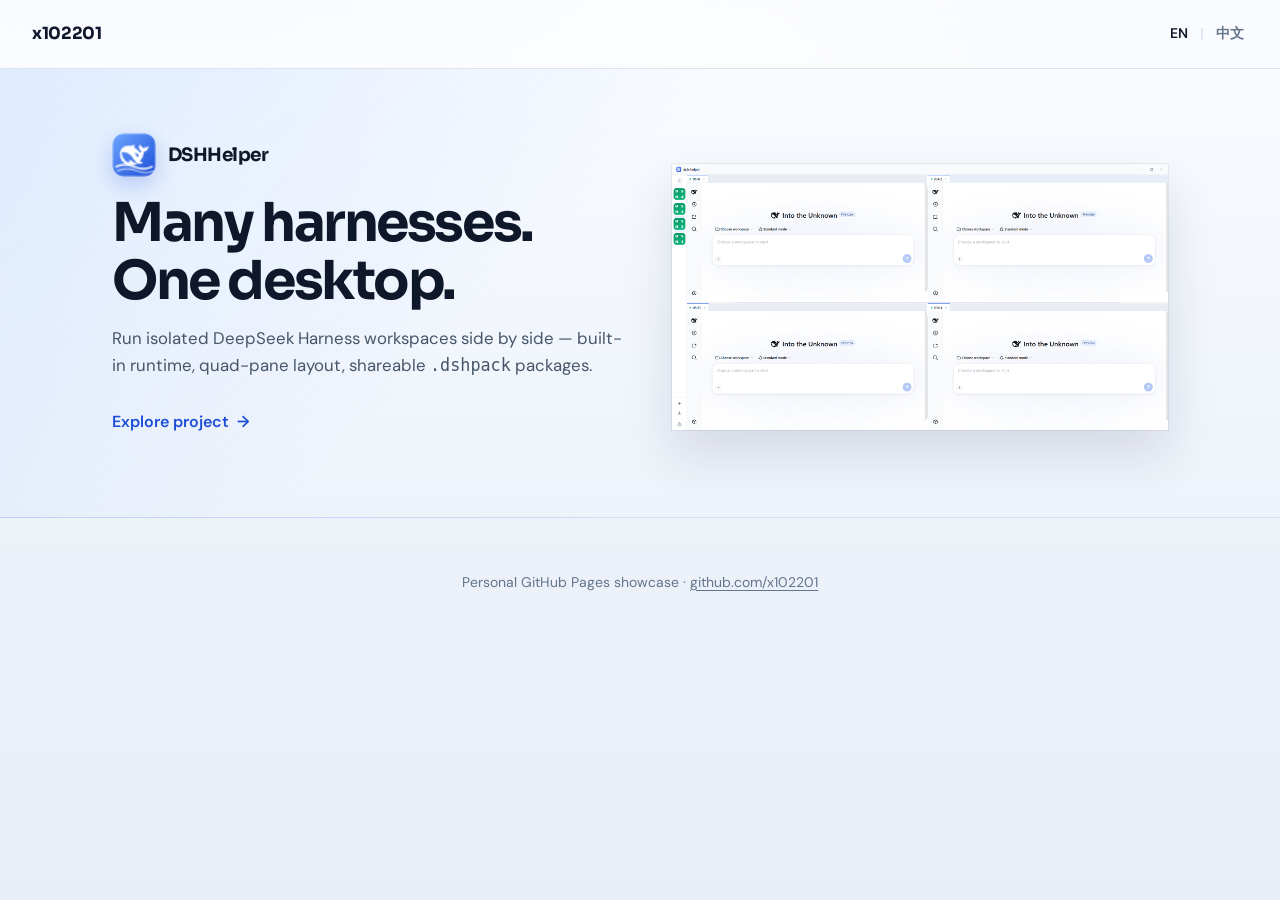
==== commit 2129a6e5: "`" ====
--- a/index.html
+++ b/index.html
@@ -1,277 +1,75 @@
 <!DOCTYPE html>
-<html lang="zh-CN">
-<head>
-<meta charset="UTF-8">
-<meta name="viewport" content="width=device-width, initial-scale=1.0, viewport-fit=cover">
-<title>102 vs 201 · 数字对决</title>
-<meta name="description" content="数字大陆只有 0、1、2。选阵营，升级合成图腾，3分钟一局卡牌对决。把访客变成玩家。">
-<meta property="og:title" content="102 vs 201 · 数字对决">
-<meta property="og:description" content="数字大陆只有 0、1、2。选阵营，升级合成图腾 102 / 201，3分钟一局回合制卡牌对决。">
-<meta property="og:type" content="website">
-<meta name="twitter:card" content="summary">
-<link rel="icon" href="data:image/svg+xml,%3Csvg xmlns='http://www.w3.org/2000/svg' viewBox='0 0 64 64'%3E%3Crect width='64' height='64' rx='14' fill='%230b1026'/%3E%3Ctext x='32' y='44' font-size='38' font-weight='bold' text-anchor='middle' fill='%23e879f9'%3EX%3C/text%3E%3C/svg%3E">
-<link rel="preconnect" href="https://fonts.googleapis.com">
-<link rel="preconnect" href="https://fonts.gstatic.com" crossorigin>
-<link href="https://fonts.googleapis.com/css2?family=Space+Mono:wght@400;700&display=swap" rel="stylesheet">
-<link rel="stylesheet" href="style.css">
-</head>
-<body>
+<html lang="en">
+  <head>
+    <meta charset="utf-8" />
+    <meta name="viewport" content="width=device-width, initial-scale=1" />
+    <title>x102201 — Projects</title>
+    <meta
+      name="description"
+      content="Personal project showcase. Explore DSHHelper and other repositories."
+    />
+    <link rel="preconnect" href="https://fonts.googleapis.com" />
+    <link rel="preconnect" href="https://fonts.gstatic.com" crossorigin />
+    <link
+      href="https://fonts.googleapis.com/css2?family=DM+Sans:ital,opsz,wght@0,9..40,400;0,9..40,500;0,9..40,600;0,9..40,700;1,9..40,400&family=Sora:wght@600;700&display=swap"
+      rel="stylesheet"
+    />
+    <link rel="stylesheet" href="css/base.css" />
+    <link rel="stylesheet" href="projects/dsh-helper/banner/en/banner.css" />
+    <script src="js/lang.js"></script>
+  </head>
+  <body>
+    <header class="site-nav">
+      <a class="site-nav__brand" href="./">x102201</a>
+      <nav class="site-lang" aria-label="Language">
+        <a href="./" data-lang-switch="en" class="is-active" hreflang="en">EN</a>
+        <span class="site-lang__sep" aria-hidden="true">|</span>
+        <a href="zh/" data-lang-switch="zh" hreflang="zh-CN">中文</a>
+      </nav>
+    </header>
 
-<canvas id="bg" aria-hidden="true"></canvas>
-
-<div id="viewport">
-  <div id="stage-wrap">
-    <div id="stage">
-
-      <header class="topbar">
-        <div class="brand" id="brand">102<span class="x-mark">✕</span>201</div>
-        <div class="top-right">
-          <div class="rank-chip" id="rankChip" title="当前段位"><span>🥉</span><span>青铜军师</span></div>
-          <button class="icon-btn" id="soundBtn" title="音效开关" aria-label="音效开关">🔊</button>
-          <button class="icon-btn" id="ruleBtn" title="玩法规则" aria-label="玩法规则">📖</button>
-        </div>
-      </header>
-
-      <section class="screen" id="screen">
-
-        <!-- A · 主页 -->
-        <div class="layer active" id="layer-home">
-          <div class="hero-block">
-            <div class="hero-row">
-              <div class="x-emblem" aria-hidden="true"><span>X</span></div>
-              <div class="bubble" id="heroTalk" aria-live="polite">数字大陆只有 0、1、2——但顺序决定胜负！</div>
+    <main class="site-main">
+      <a
+        class="banner-dsh-helper"
+        href="projects/dsh-helper/detail/"
+        aria-label="DSHHelper — Many harnesses. One desktop."
+      >
+        <div class="banner-dsh-helper__inner">
+          <div class="banner-dsh-helper__copy">
+            <div class="banner-dsh-helper__brand">
+              <img
+                class="banner-dsh-helper__logo"
+                src="projects/dsh-helper/assets/logo.png"
+                alt=""
+                width="44"
+                height="44"
+              />
+              <span class="banner-dsh-helper__name">DSHHelper</span>
             </div>
-            <h1 class="title">
-              <span class="t-102">102</span>
-              <span class="t-vs">VS</span>
-              <span class="t-201">201</span>
-            </h1>
-            <p class="subtitle">数字对决 · 回合制卡牌 · 3分钟一局</p>
+            <h1 class="banner-dsh-helper__title">Many harnesses. One desktop.</h1>
+            <p class="banner-dsh-helper__lede">
+              Run isolated DeepSeek Harness workspaces side by side — built-in
+              runtime, quad-pane layout, shareable <code>.dshpack</code> packages.
+            </p>
+            <p class="banner-dsh-helper__cta">Explore project <span aria-hidden="true">→</span></p>
           </div>
-          <div class="stats-grid" id="homeStats"></div>
-          <div class="recent" id="recentRow"></div>
-          <div class="home-btns">
-            <button class="btn btn-primary big" id="btnPlay">⚔️ 开始对决</button>
-            <button class="btn btn-daily" id="btnDaily">📅 每日挑战</button>
-            <button class="btn btn-dual" id="btnDual">👥 双人对战</button>
-            <div class="btn-row2">
-              <button class="btn ghost" id="btnAch">🏆 成就</button>
-              <button class="btn ghost" id="btnRule2">❓ 玩法</button>
-            </div>
-          </div>
-          <div class="marquee-wrap" aria-hidden="true">
-            <div class="marquee" id="homeMarquee"></div>
-            <div class="marquee-caption">X 正等待挑战者入场……</div>
+          <div class="banner-dsh-helper__visual">
+            <img
+              src="projects/dsh-helper/assets/en/screenshot-main-light.png"
+              alt="DSHHelper quad-pane workbench in light appearance"
+              width="1200"
+              height="750"
+              loading="eager"
+            />
           </div>
         </div>
+      </a>
+    </main>
 
-        <!-- B · 选阵营 -->
-        <div class="layer" id="layer-camp">
-          <div class="screen-head">
-            <h2>选择你的阵营</h2>
-          </div>
-          <p class="camp-lead">选哪边都行——它们由同样的数字组成！</p>
-          <div class="camp-grid">
-            <div class="camp-card camp-102" data-camp="102">
-              <div class="camp-emoji">102</div>
-              <div class="camp-name">102营</div>
-              <div class="camp-skill">技能：重组 · 弃1抽1</div>
-              <div class="camp-slogan">图腾：102 · 蓝方信仰</div>
-              <button class="btn camp-btn" type="button">加入102营</button>
-            </div>
-            <div class="camp-card camp-201" data-camp="201">
-              <div class="camp-emoji">201</div>
-              <div class="camp-name">201营</div>
-              <div class="camp-skill">技能：颠倒 · 下张费用-1</div>
-              <div class="camp-slogan">图腾：201 · 橙方信仰</div>
-              <button class="btn camp-btn" type="button">加入201营</button>
-            </div>
-          </div>
-          <button class="btn ghost small back-home" data-back="home" type="button">← 回主页</button>
-        </div>
+    <footer class="site-footer">
+      <p>Personal GitHub Pages showcase · <a href="https://github.com/x102201">github.com/x102201</a></p>
+    </footer>
 
-        <!-- C · 换牌 -->
-        <div class="layer" id="layer-mulligan">
-          <div class="screen-head">
-            <h2 id="mullTitle">起手换牌</h2>
-          </div>
-          <p class="mull-lead" id="mullLead">起手三张，换不换？想想你的曲线！</p>
-          <div class="mull-cards" id="mullCards"></div>
-          <div class="mull-meta">
-            <span id="mullCount">已选换掉：0 张</span>
-          </div>
-          <div class="mull-actions">
-            <button class="btn ghost" id="btnMullBack" type="button">← 回主页</button>
-            <button class="btn btn-primary big" id="btnMullGo" type="button">开战！</button>
-          </div>
-        </div>
-
-        <!-- D · 对局 -->
-        <div class="layer" id="layer-match">
-          <div class="match-board" id="matchBoard">
-            <div class="zone-opp" id="zoneOpp">
-              <div class="hero-strip opp">
-                <div class="hero-port opp" id="oppHero" data-target="hero" data-side="opp">
-                  <span class="hero-num" id="oppHeroNum">201</span>
-                  <span class="hero-hp" id="oppHp">20</span>
-                </div>
-                <div class="hero-meta">
-                  <div class="hero-name" id="oppName">201营</div>
-                  <div class="opp-hands" id="oppHands"></div>
-                </div>
-                <div class="deck-chip" id="oppDeck">牌库 16</div>
-              </div>
-              <div class="board-row opp" id="oppBoard"></div>
-            </div>
-
-            <div class="zone-mid">
-              <div class="x-ref">
-                <div class="x-emblem sm" aria-hidden="true"><span>X</span></div>
-                <div class="bubble" id="xTalk" aria-live="polite">欢迎来到数字大陆，我是裁判X。</div>
-              </div>
-              <div class="round-banner" id="roundBanner"></div>
-              <div class="coin-overlay" id="coinOverlay">
-                <div class="coin" id="coin">🪙</div>
-                <div class="coin-text" id="coinText"></div>
-              </div>
-            </div>
-
-            <div class="zone-my-board">
-              <div class="board-row my" id="myBoard"></div>
-            </div>
-
-            <div class="zone-my-hero">
-              <div class="hero-strip my">
-                <div class="hero-port my" id="myHero">
-                  <span class="hero-num" id="myHeroNum">102</span>
-                  <span class="hero-hp" id="myHp">20</span>
-                </div>
-                <button class="skill-btn" id="btnSkill" type="button" title="英雄技能">✦ 重组</button>
-                <div class="mana-wrap">
-                  <div class="mana-gems" id="manaGems"></div>
-                  <div class="mana-label" id="manaLabel">1/1</div>
-                </div>
-                <div class="deck-chip" id="myDeck">牌库 13</div>
-              </div>
-            </div>
-
-            <div class="zone-hand" id="myHand"></div>
-
-            <div class="zone-ctrl">
-              <button class="btn small" id="btnUpgrade" type="button">↑ 升级</button>
-              <button class="btn btn-primary" id="btnEnd" type="button">结束回合</button>
-              <button class="btn ghost small" id="btnFast" type="button">⏩ 快进</button>
-            </div>
-          </div>
-
-          <div id="upgradeOverlay" class="upgrade-overlay" hidden>
-            <div class="upgrade-box">
-              <div class="upgrade-title" id="upgradeTitle">为「12」末位追加数字</div>
-              <div class="upgrade-opts" id="upgradeOpts"></div>
-              <button class="btn ghost small" id="btnUpgradeCancel" type="button">取消</button>
-            </div>
-          </div>
-
-          <div id="passOverlay" class="pass-overlay" hidden>
-            <div class="pass-icon">📱</div>
-            <h2 id="passTitle">把设备交给对方</h2>
-            <p id="passDesc">请确认对方看不到手牌，再交给下一位选手。</p>
-            <button class="btn btn-primary big" id="btnPassOk" type="button">开始行动</button>
-            <button class="btn ghost small" id="btnPassCancel" type="button">← 取消对决</button>
-          </div>
-        </div>
-
-        <!-- E · 结算 -->
-        <div class="layer" id="layer-result">
-          <div class="result-box" id="resultBox">
-            <div class="result-badge" id="resultBadge">🏆</div>
-            <h2 class="result-title" id="resultTitle">胜利！</h2>
-            <div class="result-score" id="resultScore">20 : 0</div>
-            <div class="x-verdict" id="xVerdict"></div>
-            <div class="pts-line" id="ptsLine"></div>
-            <div class="streak-line" id="streakLine"></div>
-            <div class="rank-line" id="rankLine"></div>
-            <div class="formations" id="formations"></div>
-          </div>
-          <div class="result-btns" id="resultBtns">
-            <button class="btn btn-primary big" id="btnAgain" type="button">⚔️ 再来一局</button>
-            <button class="btn ghost" id="btnShare" type="button">📤 分享战绩</button>
-            <button class="btn ghost" id="btnSwitchCamp" type="button">🔁 换阵营</button>
-            <button class="btn ghost" id="btnHome" type="button">🏠 回主页</button>
-          </div>
-        </div>
-
-      </section>
-
-      <canvas id="fx" aria-hidden="true"></canvas>
-      <div id="toast-wrap" aria-live="polite"></div>
-
-    </div>
-  </div>
-</div>
-
-<!-- 新手引导 -->
-<div class="modal-mask" id="modalTutorial">
-  <div class="modal" role="dialog" aria-modal="true" aria-labelledby="tutTitle">
-    <div class="modal-head">
-      <h3 id="tutTitle">数字大陆入门</h3>
-    </div>
-    <div class="rule-body">
-      <p>这里只有 <b>0、1、2</b> 三个数字。费用是位数，攻击与生命就是数字本身。</p>
-      <p>选 <b>102营</b> 或 <b>201营</b>，把小牌升级合成图腾金卡，用随从打掉对方 20 点生命即胜。</p>
-      <p>3 分钟一局 · 单屏完成 · 随时再来。</p>
-    </div>
-    <button class="btn btn-primary big" id="btnTutOk" type="button">开始挑战 →</button>
-  </div>
-</div>
-
-<!-- 全局弹窗 -->
-<div class="modal-mask" id="modalAch">
-  <div class="modal" role="dialog" aria-modal="true" aria-labelledby="achTitle">
-    <div class="modal-head">
-      <h3 id="achTitle">🏆 成就殿堂</h3>
-      <button class="icon-btn" data-close="modalAch" aria-label="关闭">✕</button>
-    </div>
-    <div class="ach-grid" id="achGrid"></div>
-  </div>
-</div>
-
-<div class="modal-mask" id="modalRule">
-  <div class="modal" role="dialog" aria-modal="true" aria-labelledby="ruleTitle">
-    <div class="modal-head">
-      <h3 id="ruleTitle">❓ 玩法规则</h3>
-      <button class="icon-btn" data-close="modalRule" aria-label="关闭">✕</button>
-    </div>
-    <div class="rule-body">
-      <p><b>世界观：</b>数字大陆只有 0、1、2。102营与201营由同样的数字组成、顺序不同，世代相争。裁判 X 主持对决。</p>
-      <p><b>数字法则：</b>费用 = 位数；攻击 = 去掉末位的数（个位牌=自身）；生命 = 末位（0 → 生命1 + 嘲讽）。</p>
-      <p><b>升级合成：</b>花 1 水晶给手牌末位追加 0/1/2。把 10 养成 102、把 20 养成 201，就是图腾金卡。</p>
-      <p><b>英雄技能：</b>102「重组」弃1抽1；201「颠倒」下张费用-1。各 2 水晶、每回合 1 次。</p>
-      <p><b>胜负：</b>把对方英雄打到 0 即胜。牌库抽空后受到递增疲劳伤害。</p>
-      <p><b>每日挑战：</b>每天 X 定一条特殊规则，完成可得额外声望。</p>
-      <p><b>双人对战：</b>同一设备热座，先手由硬币决定；轮到谁看谁的手牌。友谊赛不计声望。</p>
-    </div>
-  </div>
-</div>
-
-<div class="modal-mask" id="modalDaily">
-  <div class="modal" role="dialog" aria-modal="true" aria-labelledby="dailyTitle">
-    <div class="modal-head">
-      <h3 id="dailyTitle">📅 每日挑战</h3>
-      <button class="icon-btn" data-close="modalDaily" aria-label="关闭">✕</button>
-    </div>
-    <div class="daily-body" id="dailyBody"></div>
-    <button class="btn btn-primary big" id="btnDailyStart" type="button" style="display:none">接受挑战 →</button>
-  </div>
-</div>
-
-<script src="js/data.js"></script>
-<script src="js/save.js"></script>
-<script src="js/audio.js"></script>
-<script src="js/match.js"></script>
-<script src="js/ai.js"></script>
-<script src="js/render.js"></script>
-<script src="js/share.js"></script>
-<script src="game.js"></script>
-</body>
+    <script src="js/projects.js" defer></script>
+  </body>
 </html>
--- a/css/base.css
+++ b/css/base.css
@@ -0,0 +1,144 @@
+/* Site baseline — corridor only; project pages may override */
+:root {
+  --site-bg: #f4f7fb;
+  --site-bg-accent: #e8eef8;
+  --site-ink: #0f172a;
+  --site-muted: #64748b;
+  --site-line: #dbe3f0;
+  --site-surface: #ffffff;
+  --site-brand: #1d4ed8;
+  --site-brand-soft: #6ca6ff;
+  --site-nav-h: 64px;
+  --site-pad: 20px;
+  --site-max: 1120px;
+  --font-display: "Sora", "Segoe UI", sans-serif;
+  --font-body: "DM Sans", "Segoe UI", sans-serif;
+}
+
+*,
+*::before,
+*::after {
+  box-sizing: border-box;
+}
+
+html {
+  scroll-behavior: smooth;
+}
+
+body {
+  margin: 0;
+  min-height: 100vh;
+  font-family: var(--font-body);
+  font-size: 16px;
+  line-height: 1.55;
+  color: var(--site-ink);
+  background:
+    radial-gradient(1200px 480px at 12% -10%, rgba(108, 166, 255, 0.28), transparent 60%),
+    radial-gradient(900px 420px at 88% 0%, rgba(29, 78, 216, 0.12), transparent 55%),
+    linear-gradient(180deg, var(--site-bg) 0%, var(--site-bg-accent) 100%);
+  -webkit-font-smoothing: antialiased;
+}
+
+img {
+  max-width: 100%;
+  height: auto;
+  display: block;
+}
+
+a {
+  color: var(--site-brand);
+  text-decoration-thickness: 1px;
+  text-underline-offset: 0.18em;
+}
+
+a:hover {
+  color: #1e40af;
+}
+
+.site-nav {
+  position: sticky;
+  top: 0;
+  z-index: 40;
+  display: flex;
+  align-items: center;
+  justify-content: space-between;
+  gap: 16px;
+  min-height: var(--site-nav-h);
+  padding: 12px var(--site-pad);
+  background: rgba(255, 255, 255, 0.82);
+  border-bottom: 1px solid var(--site-line);
+  backdrop-filter: blur(12px);
+  animation: site-fade-up 0.55s ease both;
+}
+
+.site-nav__brand {
+  font-family: var(--font-display);
+  font-weight: 700;
+  font-size: 1.05rem;
+  letter-spacing: -0.02em;
+  color: var(--site-ink);
+  text-decoration: none;
+}
+
+.site-nav__brand:hover {
+  color: var(--site-brand);
+}
+
+.site-lang {
+  display: inline-flex;
+  align-items: center;
+  gap: 8px;
+  font-size: 0.875rem;
+  font-weight: 600;
+}
+
+.site-lang a {
+  color: var(--site-muted);
+  text-decoration: none;
+  min-height: 44px;
+  display: inline-flex;
+  align-items: center;
+  padding: 0 4px;
+}
+
+.site-lang a:hover,
+.site-lang a.is-active {
+  color: var(--site-ink);
+}
+
+.site-lang__sep {
+  color: var(--site-line);
+  user-select: none;
+}
+
+.site-main {
+  width: 100%;
+}
+
+.site-footer {
+  padding: 40px var(--site-pad) 48px;
+  color: var(--site-muted);
+  font-size: 0.875rem;
+  text-align: center;
+}
+
+.site-footer a {
+  color: inherit;
+}
+
+@keyframes site-fade-up {
+  from {
+    opacity: 0;
+    transform: translateY(10px);
+  }
+  to {
+    opacity: 1;
+    transform: translateY(0);
+  }
+}
+
+@media (min-width: 768px) {
+  :root {
+    --site-pad: 32px;
+  }
+}
--- a/projects/dsh-helper/banner/en/banner.css
+++ b/projects/dsh-helper/banner/en/banner.css
@@ -0,0 +1,118 @@
+/* Banner source — synced into home pages */
+.banner-dsh-helper {
+  --dsh-blue: #1d4ed8;
+  --dsh-blue-soft: #6ca6ff;
+  --dsh-ink: #0f172a;
+  --dsh-muted: #475569;
+  --dsh-line: rgba(29, 78, 216, 0.16);
+  display: block;
+  color: inherit;
+  text-decoration: none;
+  overflow: hidden;
+  border-bottom: 1px solid var(--dsh-line);
+  background:
+    linear-gradient(135deg, rgba(108, 166, 255, 0.18) 0%, transparent 42%),
+    linear-gradient(180deg, #f8fbff 0%, #eef3fb 100%);
+  animation: site-fade-up 0.7s ease 0.08s both;
+}
+
+.banner-dsh-helper:hover {
+  color: inherit;
+}
+
+.banner-dsh-helper__inner {
+  display: grid;
+  gap: 28px;
+  width: min(1120px, 100%);
+  margin: 0 auto;
+  padding: 48px 20px 40px;
+}
+
+.banner-dsh-helper__brand {
+  display: inline-flex;
+  align-items: center;
+  gap: 12px;
+  margin-bottom: 18px;
+}
+
+.banner-dsh-helper__logo {
+  width: 44px;
+  height: 44px;
+  border-radius: 12px;
+  box-shadow: 0 8px 20px rgba(29, 78, 216, 0.22);
+}
+
+.banner-dsh-helper__name {
+  font-family: var(--font-display, "Sora", sans-serif);
+  font-weight: 700;
+  font-size: 1.15rem;
+  letter-spacing: -0.03em;
+}
+
+.banner-dsh-helper__title {
+  margin: 0 0 14px;
+  font-family: var(--font-display, "Sora", sans-serif);
+  font-size: clamp(2rem, 5.5vw, 3.35rem);
+  font-weight: 700;
+  line-height: 1.08;
+  letter-spacing: -0.045em;
+  color: var(--dsh-ink);
+}
+
+.banner-dsh-helper__lede {
+  margin: 0;
+  max-width: 36rem;
+  font-size: 1.05rem;
+  line-height: 1.6;
+  color: var(--dsh-muted);
+}
+
+.banner-dsh-helper__cta {
+  display: inline-flex;
+  align-items: center;
+  gap: 8px;
+  margin-top: 22px;
+  min-height: 44px;
+  font-weight: 600;
+  color: var(--dsh-blue);
+}
+
+.banner-dsh-helper__cta span {
+  transition: transform 0.2s ease;
+}
+
+.banner-dsh-helper:hover .banner-dsh-helper__cta span {
+  transform: translateX(4px);
+}
+
+.banner-dsh-helper__visual {
+  position: relative;
+  border-radius: 0;
+  overflow: hidden;
+  box-shadow:
+    0 0 0 1px rgba(15, 23, 42, 0.06),
+    0 24px 48px rgba(15, 23, 42, 0.12);
+  transform: translateY(0);
+  transition: transform 0.35s ease, box-shadow 0.35s ease;
+}
+
+.banner-dsh-helper:hover .banner-dsh-helper__visual {
+  transform: translateY(-4px);
+  box-shadow:
+    0 0 0 1px rgba(29, 78, 216, 0.18),
+    0 28px 56px rgba(29, 78, 216, 0.18);
+}
+
+.banner-dsh-helper__visual img {
+  width: 100%;
+  display: block;
+}
+
+@media (min-width: 768px) {
+  .banner-dsh-helper__inner {
+    grid-template-columns: 1.05fr 1fr;
+    align-items: center;
+    padding: 64px 32px 56px;
+    gap: 40px;
+  }
+}
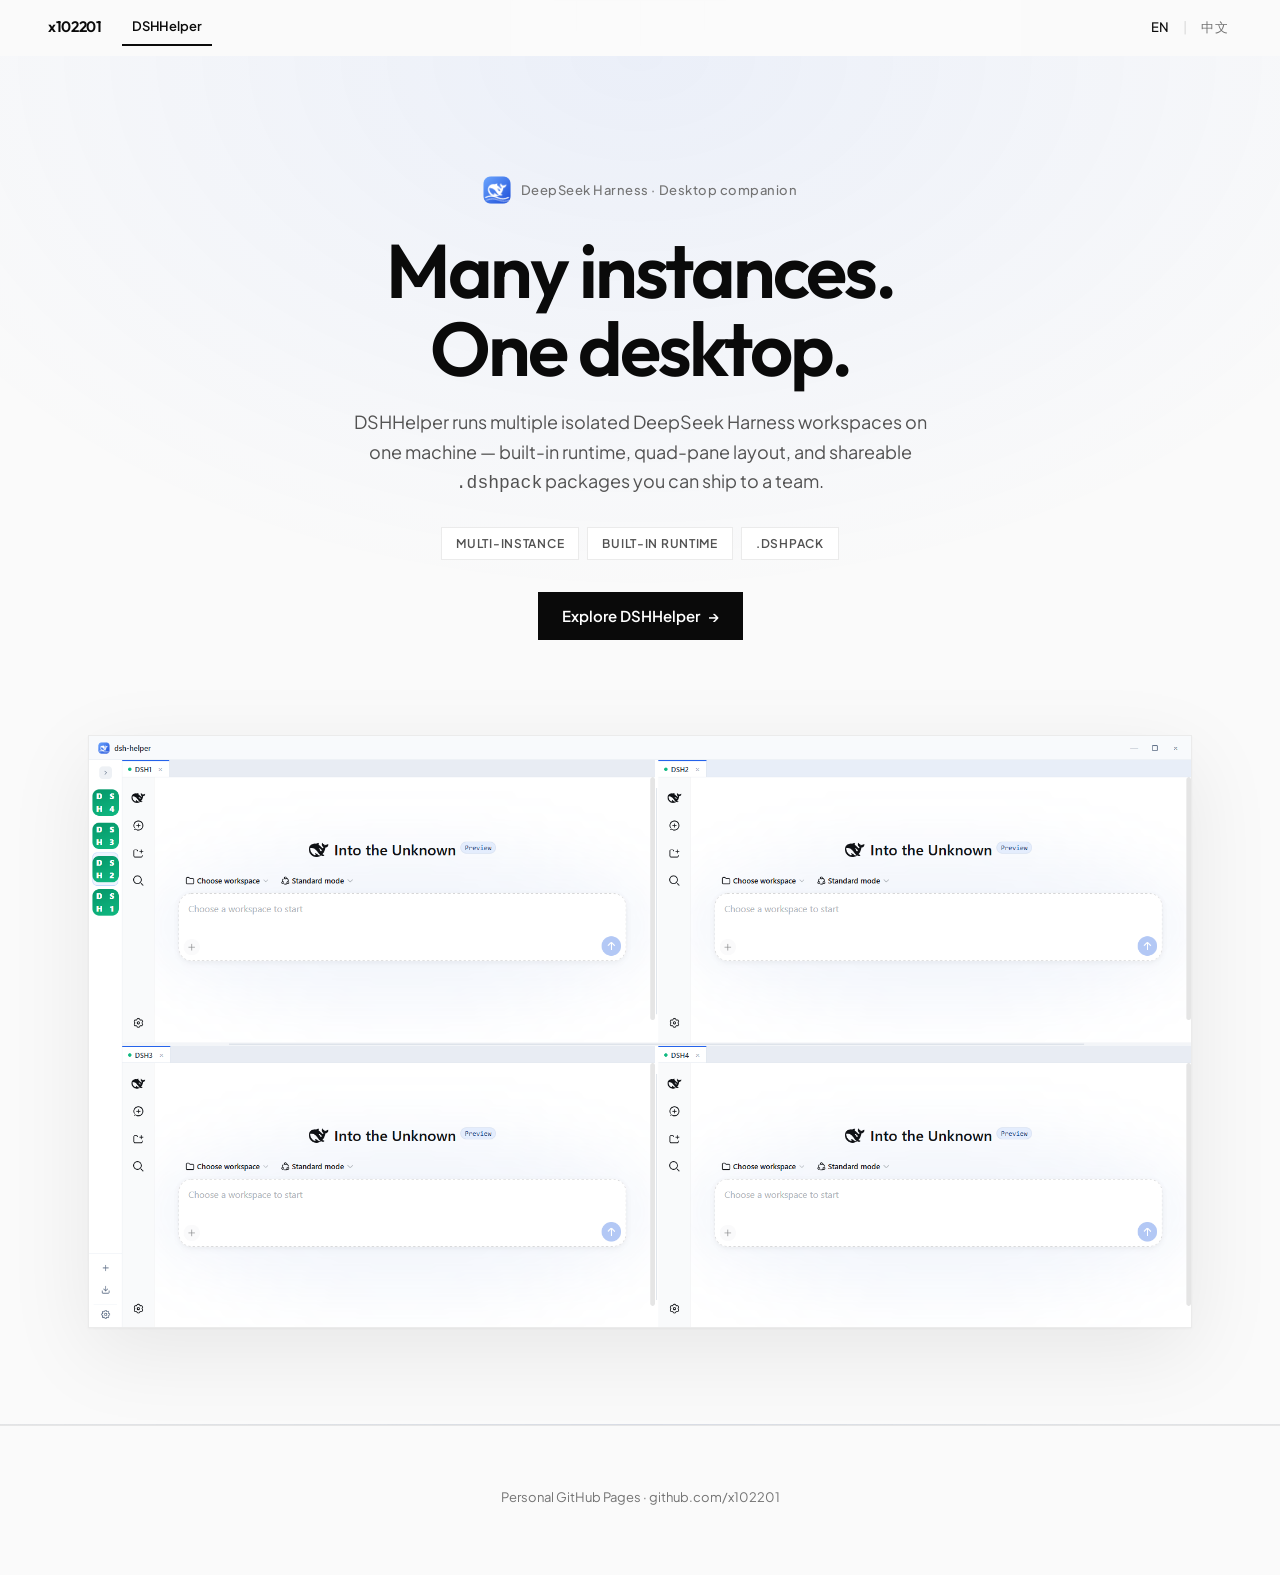
==== commit f36ff68b: "1" ====
--- a/index.html
+++ b/index.html
@@ -11,16 +11,18 @@
     <link rel="preconnect" href="https://fonts.googleapis.com" />
     <link rel="preconnect" href="https://fonts.gstatic.com" crossorigin />
     <link
-      href="https://fonts.googleapis.com/css2?family=DM+Sans:ital,opsz,wght@0,9..40,400;0,9..40,500;0,9..40,600;0,9..40,700;1,9..40,400&family=Sora:wght@600;700&display=swap"
+      href="https://fonts.googleapis.com/css2?family=Outfit:wght@500;600;700&family=Plus+Jakarta+Sans:ital,wght@0,400;0,500;0,600;0,700;1,400&display=swap"
       rel="stylesheet"
     />
     <link rel="stylesheet" href="css/base.css" />
     <link rel="stylesheet" href="projects/dsh-helper/banner/en/banner.css" />
+    <link rel="stylesheet" href="projects/dsh-helper/particles.css" />
     <script src="js/lang.js"></script>
   </head>
   <body>
     <header class="site-nav">
       <a class="site-nav__brand" href="./">x102201</a>
+      <nav class="site-nav__content" data-site-content-nav></nav>
       <nav class="site-lang" aria-label="Language">
         <a href="./" data-lang-switch="en" class="is-active" hreflang="en">EN</a>
         <span class="site-lang__sep" aria-hidden="true">|</span>
@@ -30,33 +32,46 @@
 
     <main class="site-main">
       <a
+        id="banner-dsh-helper"
         class="banner-dsh-helper"
         href="projects/dsh-helper/detail/"
-        aria-label="DSHHelper — Many harnesses. One desktop."
+        data-project-id="dsh-helper"
+        aria-label="DSHHelper — Many instances. One desktop."
       >
+        <canvas
+          class="dsh-helper-particles"
+          data-particles-mode="home"
+          aria-hidden="true"
+        ></canvas>
         <div class="banner-dsh-helper__inner">
           <div class="banner-dsh-helper__copy">
-            <div class="banner-dsh-helper__brand">
+            <p class="banner-dsh-helper__eyebrow">
               <img
                 class="banner-dsh-helper__logo"
                 src="projects/dsh-helper/assets/logo.png"
                 alt=""
-                width="44"
-                height="44"
+                width="28"
+                height="28"
               />
-              <span class="banner-dsh-helper__name">DSHHelper</span>
-            </div>
-            <h1 class="banner-dsh-helper__title">Many harnesses. One desktop.</h1>
+              DeepSeek Harness · Desktop companion
+            </p>
+            <h1 class="banner-dsh-helper__title">Many instances.<br />One desktop.</h1>
             <p class="banner-dsh-helper__lede">
-              Run isolated DeepSeek Harness workspaces side by side — built-in
-              runtime, quad-pane layout, shareable <code>.dshpack</code> packages.
+              DSHHelper runs multiple isolated DeepSeek Harness workspaces on one
+              machine — built-in runtime, quad-pane layout, and shareable
+              <code>.dshpack</code> packages you can ship to a team.
             </p>
-            <p class="banner-dsh-helper__cta">Explore project <span aria-hidden="true">→</span></p>
+            <ul class="banner-dsh-helper__tags">
+              <li>Multi-instance</li>
+              <li>Built-in runtime</li>
+              <li>.dshpack</li>
+            </ul>
+            <p class="banner-dsh-helper__cta">Explore DSHHelper <span aria-hidden="true">→</span></p>
           </div>
           <div class="banner-dsh-helper__visual">
             <img
               src="projects/dsh-helper/assets/en/screenshot-main-light.png"
-              alt="DSHHelper quad-pane workbench in light appearance"
+              alt="DSHHelper quad-pane workbench"
               width="1200"
               height="750"
               loading="eager"
@@ -67,9 +82,11 @@
     </main>
 
     <footer class="site-footer">
-      <p>Personal GitHub Pages showcase · <a href="https://github.com/x102201">github.com/x102201</a></p>
+      <p>Personal GitHub Pages · <a href="https://github.com/x102201">github.com/x102201</a></p>
     </footer>
 
-    <script src="js/projects.js" defer></script>
+    <script src="js/projects.js"></script>
+    <script src="js/nav.js"></script>
+    <script src="projects/dsh-helper/particles.js"></script>
   </body>
 </html>
--- a/css/base.css
+++ b/css/base.css
@@ -1,18 +1,20 @@
-/* Site baseline — corridor only; project pages may override */
+/* Site baseline — corridor only */
 :root {
-  --site-bg: #f4f7fb;
-  --site-bg-accent: #e8eef8;
-  --site-ink: #0f172a;
-  --site-muted: #64748b;
-  --site-line: #dbe3f0;
+  --site-bg: #fafafa;
+  --site-ink: #0a0a0a;
+  --site-muted: #525252;
+  --site-soft: #737373;
+  --site-line: rgba(0, 0, 0, 0.08);
+  --site-line-strong: rgba(0, 0, 0, 0.12);
   --site-surface: #ffffff;
-  --site-brand: #1d4ed8;
-  --site-brand-soft: #6ca6ff;
-  --site-nav-h: 64px;
-  --site-pad: 20px;
-  --site-max: 1120px;
-  --font-display: "Sora", "Segoe UI", sans-serif;
-  --font-body: "DM Sans", "Segoe UI", sans-serif;
+  --site-accent: #2563eb;
+  --site-accent-hover: #1d4ed8;
+  --site-nav-h: 56px;
+  --site-pad: clamp(20px, 4vw, 48px);
+  --site-max: 1200px;
+  --font-display: "Outfit", "Segoe UI", sans-serif;
+  --font-body: "Plus Jakarta Sans", "Segoe UI", sans-serif;
+  --ease-out: cubic-bezier(0.22, 1, 0.36, 1);
 }
 
 *,
@@ -30,13 +32,25 @@
   min-height: 100vh;
   font-family: var(--font-body);
   font-size: 16px;
-  line-height: 1.55;
-  color: var(--site-ink);
-  background:
-    radial-gradient(1200px 480px at 12% -10%, rgba(108, 166, 255, 0.28), transparent 60%),
-    radial-gradient(900px 420px at 88% 0%, rgba(29, 78, 216, 0.12), transparent 55%),
-    linear-gradient(180deg, var(--site-bg) 0%, var(--site-bg-accent) 100%);
+  line-height: 1.6;
+  color: var(--site-ink);
+  background: var(--site-bg);
   -webkit-font-smoothing: antialiased;
+  -moz-osx-font-smoothing: grayscale;
+}
+
+body::before {
+  content: "";
+  position: fixed;
+  inset: 0;
+  pointer-events: none;
+  z-index: 0;
+  opacity: 0.35;
+  background-image:
+    linear-gradient(rgba(0, 0, 0, 0.025) 1px, transparent 1px),
+    linear-gradient(90deg, rgba(0, 0, 0, 0.025) 1px, transparent 1px);
+  background-size: 64px 64px;
+  mask-image: radial-gradient(ellipse 80% 60% at 50% 0%, black, transparent);
 }
 
 img {
@@ -46,59 +60,152 @@
 }
 
 a {
-  color: var(--site-brand);
+  color: var(--site-accent);
   text-decoration-thickness: 1px;
-  text-underline-offset: 0.18em;
+  text-underline-offset: 0.2em;
 }
 
 a:hover {
-  color: #1e40af;
+  color: var(--site-accent-hover);
 }
 
 .site-nav {
   position: sticky;
   top: 0;
-  z-index: 40;
+  z-index: 50;
   display: flex;
   align-items: center;
-  justify-content: space-between;
-  gap: 16px;
+  gap: 20px;
   min-height: var(--site-nav-h);
-  padding: 12px var(--site-pad);
-  background: rgba(255, 255, 255, 0.82);
-  border-bottom: 1px solid var(--site-line);
-  backdrop-filter: blur(12px);
-  animation: site-fade-up 0.55s ease both;
+  padding: 0 var(--site-pad);
+  background: rgba(250, 250, 250, 0.32);
+  border-bottom: 1px solid transparent;
+  animation: site-rise 0.7s var(--ease-out) both;
+  transition:
+    background 0.38s ease,
+    border-color 0.38s ease,
+    box-shadow 0.38s ease,
+    backdrop-filter 0.38s ease,
+    -webkit-backdrop-filter 0.38s ease;
+}
+
+.site-nav.is-scrolled {
+  background: rgba(250, 250, 250, 0.55);
+  border-bottom-color: rgba(0, 0, 0, 0.06);
+  box-shadow: 0 4px 20px rgba(0, 0, 0, 0.035);
+  -webkit-backdrop-filter: blur(10px) saturate(1.08);
+  backdrop-filter: blur(10px) saturate(1.08);
 }
 
 .site-nav__brand {
+  flex-shrink: 0;
   font-family: var(--font-display);
-  font-weight: 700;
-  font-size: 1.05rem;
+  font-weight: 600;
+  font-size: 0.95rem;
   letter-spacing: -0.02em;
   color: var(--site-ink);
   text-decoration: none;
+  white-space: nowrap;
 }
 
 .site-nav__brand:hover {
-  color: var(--site-brand);
+  color: var(--site-ink);
+  opacity: 0.72;
+}
+
+.site-nav__content {
+  flex-shrink: 0;
+  min-width: 0;
+  overflow-x: auto;
+  overflow-y: hidden;
+  -webkit-overflow-scrolling: touch;
+  scrollbar-width: none;
+}
+
+.site-nav__content.is-overflowing {
+  flex: 1;
+  flex-shrink: 1;
+  mask-image: linear-gradient(90deg, #000 calc(100% - 20px), transparent);
+  -webkit-mask-image: linear-gradient(90deg, #000 calc(100% - 20px), transparent);
+}
+
+.site-nav__content::-webkit-scrollbar {
+  display: none;
+}
+
+.site-content-nav {
+  display: flex;
+  align-items: center;
+  gap: 4px;
+  margin: 0;
+  padding: 0;
+  list-style: none;
+  width: max-content;
+  max-width: 100%;
+}
+
+.site-content-nav a {
+  display: inline-flex;
+  align-items: center;
+  min-height: 36px;
+  padding: 0 10px;
+  font-size: 0.8125rem;
+  font-weight: 500;
+  letter-spacing: -0.01em;
+  color: var(--site-soft);
+  text-decoration: none;
+  white-space: nowrap;
+  border-bottom: 2px solid transparent;
+  transition: color 0.2s ease, border-color 0.2s ease, opacity 0.15s ease;
+}
+
+.site-content-nav a:hover {
+  color: var(--site-ink);
+}
+
+.site-content-nav a.is-active {
+  color: var(--site-ink);
+  font-weight: 600;
+  border-bottom-color: var(--site-ink);
+}
+
+.site-content-nav a.is-pressed {
+  opacity: 0.55;
+}
+
+.site-content-nav a[aria-current="page"] {
+  cursor: default;
+}
+
+[id^="banner-"] {
+  scroll-margin-top: calc(var(--site-nav-h) + 8px);
+}
+
+@media (max-width: 767px) {
+  [id^="banner-"] {
+    scroll-margin-top: calc(var(--site-nav-h) + 40px);
+  }
 }
 
 .site-lang {
+  flex-shrink: 0;
+  margin-left: auto;
   display: inline-flex;
   align-items: center;
-  gap: 8px;
-  font-size: 0.875rem;
-  font-weight: 600;
+  gap: 10px;
+  font-size: 0.8125rem;
+  font-weight: 500;
+  letter-spacing: 0.02em;
 }
 
 .site-lang a {
-  color: var(--site-muted);
-  text-decoration: none;
-  min-height: 44px;
+  color: var(--site-soft);
+  text-decoration: none;
+  min-height: 36px;
   display: inline-flex;
   align-items: center;
   padding: 0 4px;
+  transition: color 0.2s ease;
 }
 
 .site-lang a:hover,
@@ -107,29 +214,39 @@
 }
 
 .site-lang__sep {
-  color: var(--site-line);
+  color: var(--site-line-strong);
   user-select: none;
 }
 
 .site-main {
+  position: relative;
+  z-index: 1;
   width: 100%;
 }
 
 .site-footer {
-  padding: 40px var(--site-pad) 48px;
-  color: var(--site-muted);
-  font-size: 0.875rem;
+  position: relative;
+  z-index: 1;
+  padding: 48px var(--site-pad) 56px;
+  color: var(--site-soft);
+  font-size: 0.8125rem;
   text-align: center;
+  border-top: 1px solid var(--site-line);
 }
 
 .site-footer a {
   color: inherit;
-}
-
-@keyframes site-fade-up {
+  text-decoration: none;
+}
+
+.site-footer a:hover {
+  color: var(--site-ink);
+}
+
+@keyframes site-rise {
   from {
     opacity: 0;
-    transform: translateY(10px);
+    transform: translateY(12px);
   }
   to {
     opacity: 1;
@@ -137,8 +254,40 @@
   }
 }
 
-@media (min-width: 768px) {
-  :root {
-    --site-pad: 32px;
-  }
-}
+@media (max-width: 767px) {
+  .site-nav {
+    display: grid;
+    grid-template-columns: 1fr auto;
+    grid-template-areas:
+      "brand lang"
+      "content content";
+    gap: 0;
+    padding-top: 6px;
+    padding-bottom: 6px;
+  }
+
+  .site-nav__brand {
+    grid-area: brand;
+  }
+
+  .site-nav__content {
+    grid-area: content;
+    flex: none;
+    margin: 4px calc(var(--site-pad) * -1 + 4px) 0;
+    padding: 0 calc(var(--site-pad) - 4px);
+  }
+
+  .site-nav__content.is-overflowing {
+    mask-image: linear-gradient(90deg, transparent, #000 12px, #000 calc(100% - 12px), transparent);
+    -webkit-mask-image: linear-gradient(90deg, transparent, #000 12px, #000 calc(100% - 12px), transparent);
+  }
+
+  .site-content-nav a {
+    min-height: 32px;
+  }
+
+  .site-lang {
+    grid-area: lang;
+    margin-left: 0;
+  }
+}
--- a/projects/dsh-helper/banner/en/banner.css
+++ b/projects/dsh-helper/banner/en/banner.css
@@ -1,19 +1,20 @@
-/* Banner source — synced into home pages */
+/* Banner — Harness-inspired hero strip */
 .banner-dsh-helper {
-  --dsh-blue: #1d4ed8;
-  --dsh-blue-soft: #6ca6ff;
-  --dsh-ink: #0f172a;
-  --dsh-muted: #475569;
-  --dsh-line: rgba(29, 78, 216, 0.16);
+  --dsh-ink: #0a0a0a;
+  --dsh-muted: #525252;
+  --dsh-soft: #737373;
+  --dsh-line: rgba(0, 0, 0, 0.08);
+  position: relative;
+  z-index: 1;
   display: block;
   color: inherit;
   text-decoration: none;
   overflow: hidden;
   border-bottom: 1px solid var(--dsh-line);
   background:
-    linear-gradient(135deg, rgba(108, 166, 255, 0.18) 0%, transparent 42%),
-    linear-gradient(180deg, #f8fbff 0%, #eef3fb 100%);
-  animation: site-fade-up 0.7s ease 0.08s both;
+    radial-gradient(ellipse 90% 55% at 50% 0%, rgba(37, 99, 235, 0.07), transparent 72%),
+    transparent;
+  animation: site-rise 0.85s var(--ease-out, cubic-bezier(0.22, 1, 0.36, 1)) 0.05s both;
 }
 
 .banner-dsh-helper:hover {
@@ -21,86 +22,120 @@
 }
 
 .banner-dsh-helper__inner {
-  display: grid;
-  gap: 28px;
-  width: min(1120px, 100%);
+  position: relative;
+  z-index: 1;
+  width: min(var(--site-max, 1200px), 100%);
   margin: 0 auto;
-  padding: 48px 20px 40px;
+  padding: clamp(56px, 10vw, 120px) var(--site-pad, 20px) clamp(48px, 8vw, 96px);
 }
 
-.banner-dsh-helper__brand {
+.banner-dsh-helper__copy {
+  max-width: 720px;
+  margin: 0 auto;
+  text-align: center;
+}
+
+.banner-dsh-helper__eyebrow {
   display: inline-flex;
   align-items: center;
-  gap: 12px;
-  margin-bottom: 18px;
+  gap: 10px;
+  margin: 0 0 28px;
+  font-size: 0.8125rem;
+  font-weight: 500;
+  letter-spacing: 0.04em;
+  color: var(--dsh-soft);
 }
 
 .banner-dsh-helper__logo {
-  width: 44px;
-  height: 44px;
-  border-radius: 12px;
-  box-shadow: 0 8px 20px rgba(29, 78, 216, 0.22);
-}
-
-.banner-dsh-helper__name {
-  font-family: var(--font-display, "Sora", sans-serif);
-  font-weight: 700;
-  font-size: 1.15rem;
-  letter-spacing: -0.03em;
+  width: 28px;
+  height: 28px;
+  border-radius: 8px;
 }
 
 .banner-dsh-helper__title {
-  margin: 0 0 14px;
-  font-family: var(--font-display, "Sora", sans-serif);
-  font-size: clamp(2rem, 5.5vw, 3.35rem);
-  font-weight: 700;
-  line-height: 1.08;
-  letter-spacing: -0.045em;
+  margin: 0 0 20px;
+  font-family: var(--font-display, "Outfit", sans-serif);
+  font-size: clamp(2.75rem, 8vw, 4.75rem);
+  font-weight: 600;
+  line-height: 1.02;
+  letter-spacing: -0.04em;
   color: var(--dsh-ink);
 }
 
 .banner-dsh-helper__lede {
-  margin: 0;
+  margin: 0 auto;
   max-width: 36rem;
-  font-size: 1.05rem;
-  line-height: 1.6;
+  font-size: clamp(1rem, 2.2vw, 1.125rem);
+  line-height: 1.65;
   color: var(--dsh-muted);
+}
+
+.banner-dsh-helper__tags {
+  display: flex;
+  flex-wrap: wrap;
+  justify-content: center;
+  gap: 8px;
+  margin: 28px 0 0;
+  padding: 0;
+  list-style: none;
+}
+
+.banner-dsh-helper__tags li {
+  padding: 6px 14px;
+  font-size: 0.75rem;
+  font-weight: 600;
+  letter-spacing: 0.06em;
+  text-transform: uppercase;
+  color: var(--dsh-muted);
+  background: var(--site-surface, #fff);
+  border: 1px solid var(--dsh-line);
 }
 
 .banner-dsh-helper__cta {
   display: inline-flex;
   align-items: center;
+  justify-content: center;
   gap: 8px;
-  margin-top: 22px;
-  min-height: 44px;
+  margin-top: 32px;
+  min-height: 48px;
+  padding: 0 24px;
+  font-size: 0.9375rem;
   font-weight: 600;
-  color: var(--dsh-blue);
+  color: #fff;
+  background: var(--dsh-ink);
+  transition: transform 0.25s var(--ease-out, ease), opacity 0.25s ease;
+}
+
+.banner-dsh-helper:hover .banner-dsh-helper__cta {
+  transform: translateY(-2px);
+  opacity: 0.92;
 }
 
 .banner-dsh-helper__cta span {
-  transition: transform 0.2s ease;
+  transition: transform 0.25s var(--ease-out, ease);
 }
 
 .banner-dsh-helper:hover .banner-dsh-helper__cta span {
-  transform: translateX(4px);
+  transform: translateX(3px);
 }
 
 .banner-dsh-helper__visual {
   position: relative;
-  border-radius: 0;
+  margin-top: clamp(40px, 6vw, 72px);
   overflow: hidden;
+  background: var(--site-surface, #fff);
+  border: 1px solid var(--dsh-line);
   box-shadow:
-    0 0 0 1px rgba(15, 23, 42, 0.06),
-    0 24px 48px rgba(15, 23, 42, 0.12);
-  transform: translateY(0);
-  transition: transform 0.35s ease, box-shadow 0.35s ease;
+    0 1px 2px rgba(0, 0, 0, 0.04),
+    0 24px 80px rgba(0, 0, 0, 0.08);
+  transition: transform 0.5s var(--ease-out, ease), box-shadow 0.5s ease;
 }
 
 .banner-dsh-helper:hover .banner-dsh-helper__visual {
-  transform: translateY(-4px);
+  transform: translateY(-6px);
   box-shadow:
-    0 0 0 1px rgba(29, 78, 216, 0.18),
-    0 28px 56px rgba(29, 78, 216, 0.18);
+    0 1px 2px rgba(0, 0, 0, 0.04),
+    0 32px 96px rgba(0, 0, 0, 0.12);
 }
 
 .banner-dsh-helper__visual img {
@@ -109,10 +144,7 @@
 }
 
 @media (min-width: 768px) {
-  .banner-dsh-helper__inner {
-    grid-template-columns: 1.05fr 1fr;
-    align-items: center;
-    padding: 64px 32px 56px;
-    gap: 40px;
+  .banner-dsh-helper__visual {
+    margin-top: clamp(48px, 7vw, 80px);
   }
 }
--- a/projects/dsh-helper/particles.css
+++ b/projects/dsh-helper/particles.css
@@ -0,0 +1,62 @@
+/* DSHHelper-only particle layer */
+body:has(.dsh-helper-particles) {
+  position: relative;
+}
+
+body:has(.dsh-helper-particles)::before {
+  opacity: 0.18;
+}
+
+body:has(.dsh-helper-particles) .site-main,
+body:has(.dsh-helper-particles) .site-footer,
+body.dsh-detail:has(.dsh-helper-particles) main,
+body.dsh-detail:has(.dsh-helper-particles) .site-footer {
+  position: relative;
+  z-index: 1;
+}
+
+/* Detail page — full-viewport layer */
+body.dsh-detail > .dsh-helper-particles {
+  position: fixed;
+  inset: 0;
+  z-index: 0;
+  pointer-events: none;
+  opacity: 0.92;
+  mask-image: linear-gradient(
+    to bottom,
+    rgba(0, 0, 0, 0.95) 0%,
+    rgba(0, 0, 0, 0.55) 32%,
+    rgba(0, 0, 0, 0.18) 52%,
+    transparent 68%
+  );
+}
+
+/* Home banner — embedded in banner box */
+.banner-dsh-helper .dsh-helper-particles {
+  position: absolute;
+  inset: 0;
+  z-index: 0;
+  display: block;
+  width: 100%;
+  height: 100%;
+  pointer-events: none;
+  opacity: 1;
+  mask-image: linear-gradient(
+    to bottom,
+    rgba(0, 0, 0, 0.98) 0%,
+    rgba(0, 0, 0, 0.82) 38%,
+    rgba(0, 0, 0, 0.45) 68%,
+    rgba(0, 0, 0, 0.08) 100%
+  );
+}
+
+@media (max-width: 767px) {
+  body.dsh-detail > .dsh-helper-particles {
+    mask-image: linear-gradient(
+      to bottom,
+      rgba(0, 0, 0, 0.85) 0%,
+      rgba(0, 0, 0, 0.4) 28%,
+      transparent 58%
+    );
+  }
+}
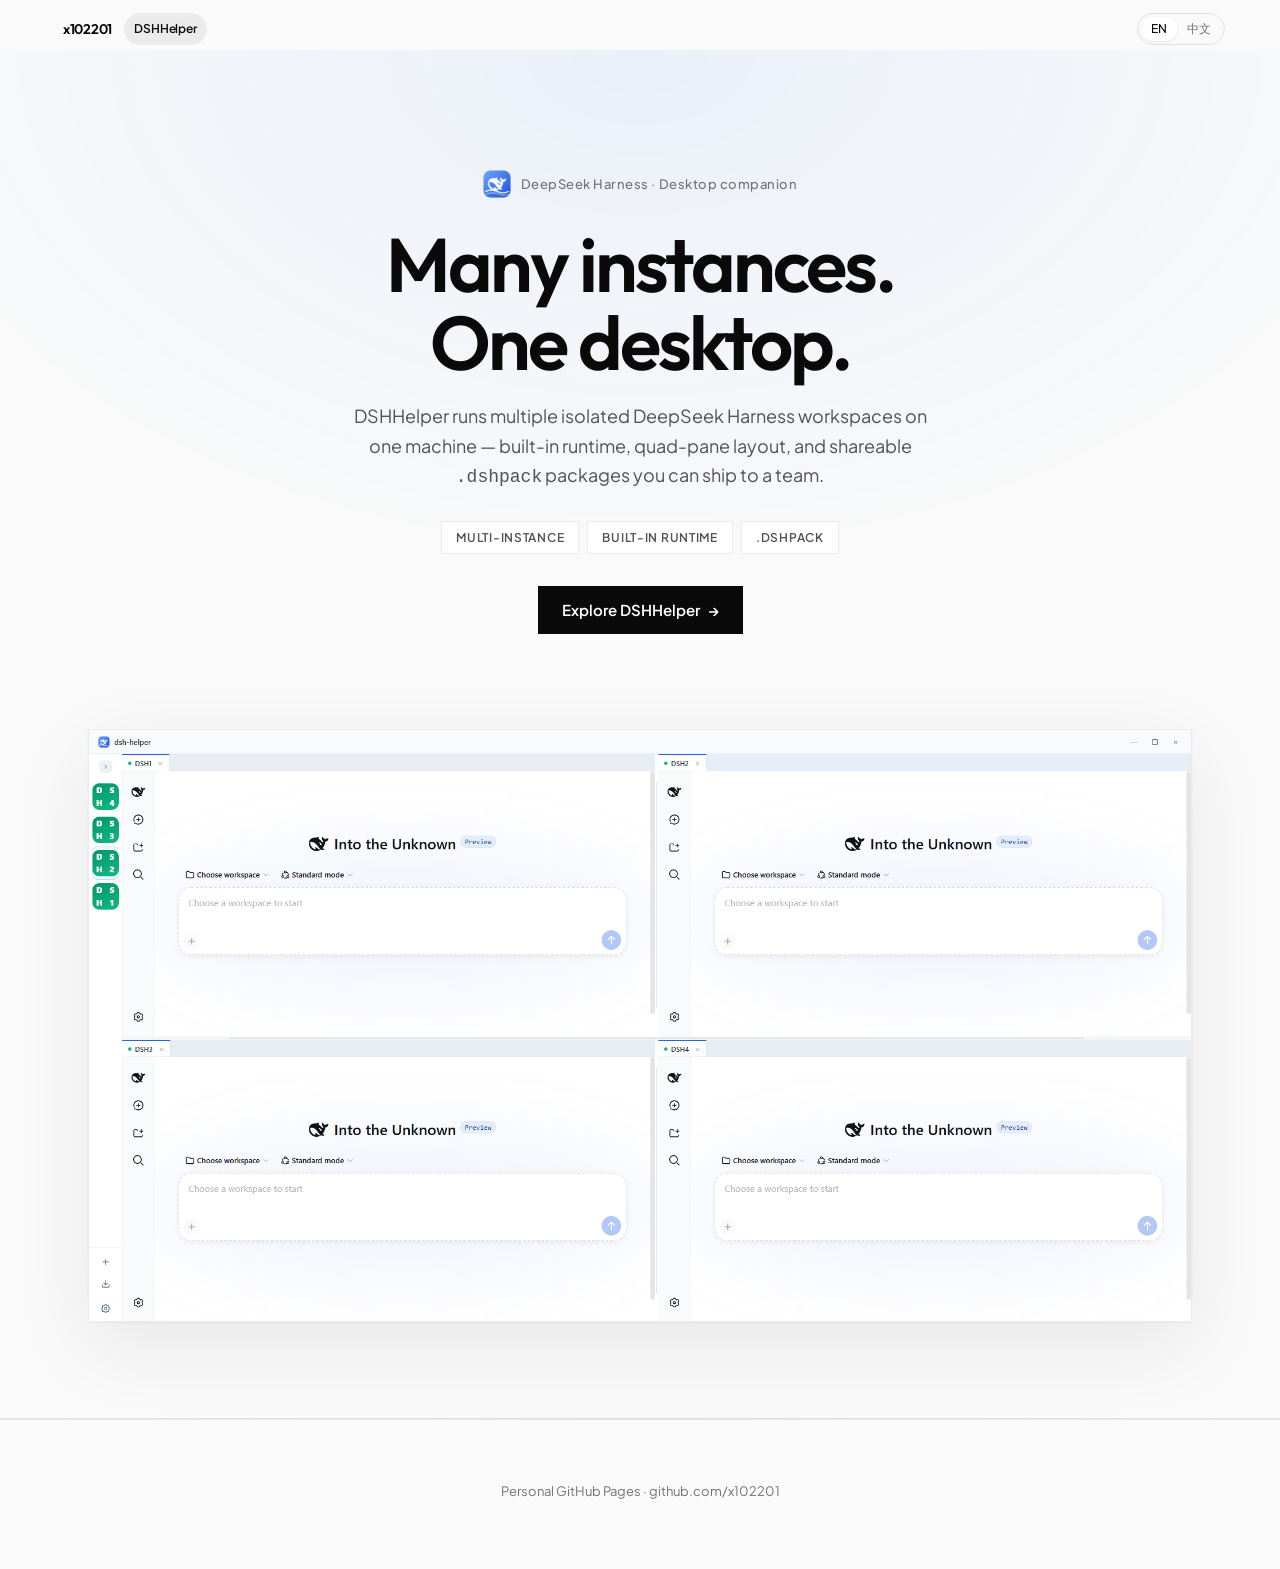
==== commit a3acec9c: "1" ====
--- a/index.html
+++ b/index.html
@@ -20,14 +20,17 @@
     <script src="js/lang.js"></script>
   </head>
   <body>
-    <header class="site-nav">
-      <a class="site-nav__brand" href="./">x102201</a>
-      <nav class="site-nav__content" data-site-content-nav></nav>
-      <nav class="site-lang" aria-label="Language">
-        <a href="./" data-lang-switch="en" class="is-active" hreflang="en">EN</a>
-        <span class="site-lang__sep" aria-hidden="true">|</span>
-        <a href="zh/" data-lang-switch="zh" hreflang="zh-CN">中文</a>
-      </nav>
+    <header class="site-nav-shell">
+      <div class="site-nav">
+        <a class="site-nav__brand" href="./">x102201</a>
+        <nav class="site-nav__content" data-site-content-nav></nav>
+        <nav class="site-lang" aria-label="Language">
+          <div class="site-lang__toggle">
+            <a href="./" data-lang-switch="en" class="is-active" hreflang="en">EN</a>
+            <a href="zh/" data-lang-switch="zh" hreflang="zh-CN">中文</a>
+          </div>
+        </nav>
+      </div>
     </header>
 
     <main class="site-main">
--- a/css/base.css
+++ b/css/base.css
@@ -9,7 +9,9 @@
   --site-surface: #ffffff;
   --site-accent: #2563eb;
   --site-accent-hover: #1d4ed8;
-  --site-nav-h: 56px;
+  --site-nav-h: 40px;
+  --site-nav-shell-pad: 8px;
+  --site-nav-offset: calc(var(--site-nav-shell-pad) + var(--site-nav-h) + 4px);
   --site-pad: clamp(20px, 4vw, 48px);
   --site-max: 1200px;
   --font-display: "Outfit", "Segoe UI", sans-serif;
@@ -69,39 +71,57 @@
   color: var(--site-accent-hover);
 }
 
-.site-nav {
+.site-nav-shell {
   position: sticky;
   top: 0;
   z-index: 50;
+  padding: var(--site-nav-shell-pad) var(--site-pad) 0;
+  pointer-events: none;
+}
+
+.site-nav {
+  pointer-events: auto;
+  position: relative;
   display: flex;
   align-items: center;
-  gap: 20px;
+  gap: 12px;
+  max-width: var(--site-max);
+  margin: 0 auto;
   min-height: var(--site-nav-h);
-  padding: 0 var(--site-pad);
-  background: rgba(250, 250, 250, 0.32);
-  border-bottom: 1px solid transparent;
-  animation: site-rise 0.7s var(--ease-out) both;
-  transition:
-    background 0.38s ease,
-    border-color 0.38s ease,
-    box-shadow 0.38s ease,
-    backdrop-filter 0.38s ease,
-    -webkit-backdrop-filter 0.38s ease;
-}
-
-.site-nav.is-scrolled {
-  background: rgba(250, 250, 250, 0.55);
-  border-bottom-color: rgba(0, 0, 0, 0.06);
-  box-shadow: 0 4px 20px rgba(0, 0, 0, 0.035);
-  -webkit-backdrop-filter: blur(10px) saturate(1.08);
-  backdrop-filter: blur(10px) saturate(1.08);
+  padding: 4px 6px 4px 14px;
+  border: 1px solid transparent;
+  border-radius: 999px;
+  background: transparent;
+}
+
+.site-nav::before {
+  content: "";
+  position: absolute;
+  inset: -1px;
+  z-index: -1;
+  border-radius: inherit;
+  background: rgba(255, 255, 255, 0.78);
+  border: 1px solid rgba(0, 0, 0, 0.08);
+  box-shadow: 0 4px 24px rgba(0, 0, 0, 0.04);
+  -webkit-backdrop-filter: blur(12px) saturate(1.08);
+  backdrop-filter: blur(12px) saturate(1.08);
+  opacity: 0;
+  visibility: hidden;
+  transition: opacity 0.4s ease, visibility 0s 0.4s;
+  pointer-events: none;
+}
+
+.site-nav.is-scrolled::before {
+  opacity: 1;
+  visibility: visible;
+  transition: opacity 0.4s ease, visibility 0s;
 }
 
 .site-nav__brand {
   flex-shrink: 0;
   font-family: var(--font-display);
   font-weight: 600;
-  font-size: 0.95rem;
+  font-size: 0.875rem;
   letter-spacing: -0.02em;
   color: var(--site-ink);
   text-decoration: none;
@@ -114,7 +134,7 @@
 }
 
 .site-nav__content {
-  flex-shrink: 0;
+  flex: 1 1 auto;
   min-width: 0;
   overflow-x: auto;
   overflow-y: hidden;
@@ -123,10 +143,8 @@
 }
 
 .site-nav__content.is-overflowing {
-  flex: 1;
-  flex-shrink: 1;
-  mask-image: linear-gradient(90deg, #000 calc(100% - 20px), transparent);
-  -webkit-mask-image: linear-gradient(90deg, #000 calc(100% - 20px), transparent);
+  mask-image: linear-gradient(90deg, #000 calc(100% - 18px), transparent);
+  -webkit-mask-image: linear-gradient(90deg, #000 calc(100% - 18px), transparent);
 }
 
 .site-nav__content::-webkit-scrollbar {
@@ -147,16 +165,16 @@
 .site-content-nav a {
   display: inline-flex;
   align-items: center;
-  min-height: 36px;
+  min-height: 32px;
   padding: 0 10px;
-  font-size: 0.8125rem;
+  font-size: 0.75rem;
   font-weight: 500;
   letter-spacing: -0.01em;
   color: var(--site-soft);
   text-decoration: none;
   white-space: nowrap;
-  border-bottom: 2px solid transparent;
-  transition: color 0.2s ease, border-color 0.2s ease, opacity 0.15s ease;
+  border-radius: 999px;
+  transition: color 0.2s ease, background-color 0.2s ease, opacity 0.15s ease;
 }
 
 .site-content-nav a:hover {
@@ -166,7 +184,7 @@
 .site-content-nav a.is-active {
   color: var(--site-ink);
   font-weight: 600;
-  border-bottom-color: var(--site-ink);
+  background: rgba(0, 0, 0, 0.06);
 }
 
 .site-content-nav a.is-pressed {
@@ -178,44 +196,52 @@
 }
 
 [id^="banner-"] {
-  scroll-margin-top: calc(var(--site-nav-h) + 8px);
+  scroll-margin-top: var(--site-nav-offset);
 }
 
 @media (max-width: 767px) {
   [id^="banner-"] {
-    scroll-margin-top: calc(var(--site-nav-h) + 40px);
+    scroll-margin-top: calc(var(--site-nav-offset) + 36px);
   }
 }
 
 .site-lang {
   flex-shrink: 0;
   margin-left: auto;
+}
+
+.site-lang__toggle {
+  display: flex;
+  align-items: center;
+  height: 32px;
+  padding: 3px;
+  border: 1px solid rgba(0, 0, 0, 0.1);
+  border-radius: 999px;
+}
+
+.site-lang__toggle a {
   display: inline-flex;
   align-items: center;
-  gap: 10px;
-  font-size: 0.8125rem;
+  justify-content: center;
+  height: 100%;
+  padding: 0 10px;
+  border-radius: 999px;
+  font-size: 0.75rem;
   font-weight: 500;
-  letter-spacing: 0.02em;
-}
-
-.site-lang a {
+  letter-spacing: 0.01em;
   color: var(--site-soft);
   text-decoration: none;
-  min-height: 36px;
-  display: inline-flex;
-  align-items: center;
-  padding: 0 4px;
-  transition: color 0.2s ease;
-}
-
-.site-lang a:hover,
-.site-lang a.is-active {
-  color: var(--site-ink);
-}
-
-.site-lang__sep {
-  color: var(--site-line-strong);
-  user-select: none;
+  transition: color 0.2s ease, background-color 0.2s ease, box-shadow 0.2s ease;
+}
+
+.site-lang__toggle a:hover {
+  color: var(--site-ink);
+}
+
+.site-lang__toggle a.is-active {
+  color: var(--site-ink);
+  background: var(--site-surface);
+  box-shadow: 0 1px 3px rgba(0, 0, 0, 0.08);
 }
 
 .site-main {
@@ -255,15 +281,19 @@
 }
 
 @media (max-width: 767px) {
+  .site-nav-shell {
+    padding-top: 6px;
+  }
+
   .site-nav {
     display: grid;
     grid-template-columns: 1fr auto;
     grid-template-areas:
       "brand lang"
       "content content";
-    gap: 0;
-    padding-top: 6px;
-    padding-bottom: 6px;
+    gap: 4px 10px;
+    padding: 8px 10px 8px 12px;
+    border-radius: 16px;
   }
 
   .site-nav__brand {
@@ -272,22 +302,20 @@
 
   .site-nav__content {
     grid-area: content;
-    flex: none;
-    margin: 4px calc(var(--site-pad) * -1 + 4px) 0;
-    padding: 0 calc(var(--site-pad) - 4px);
+    margin-top: 2px;
   }
 
   .site-nav__content.is-overflowing {
-    mask-image: linear-gradient(90deg, transparent, #000 12px, #000 calc(100% - 12px), transparent);
-    -webkit-mask-image: linear-gradient(90deg, transparent, #000 12px, #000 calc(100% - 12px), transparent);
-  }
-
-  .site-content-nav a {
-    min-height: 32px;
+    mask-image: linear-gradient(90deg, transparent, #000 10px, #000 calc(100% - 10px), transparent);
+    -webkit-mask-image: linear-gradient(90deg, transparent, #000 10px, #000 calc(100% - 10px), transparent);
   }
 
   .site-lang {
     grid-area: lang;
-    margin-left: 0;
-  }
-}
+    margin-left: auto;
+  }
+
+  .site-content-nav a {
+    min-height: 30px;
+  }
+}
--- a/projects/dsh-helper/banner/en/banner.css
+++ b/projects/dsh-helper/banner/en/banner.css
@@ -121,6 +121,7 @@
 
 .banner-dsh-helper__visual {
   position: relative;
+  z-index: 1;
   margin-top: clamp(40px, 6vw, 72px);
   overflow: hidden;
   background: var(--site-surface, #fff);
--- a/projects/dsh-helper/particles.css
+++ b/projects/dsh-helper/particles.css
@@ -13,6 +13,7 @@
 body.dsh-detail:has(.dsh-helper-particles) .site-footer {
   position: relative;
   z-index: 1;
+  isolation: isolate;
 }
 
 /* Detail page — full-viewport layer */
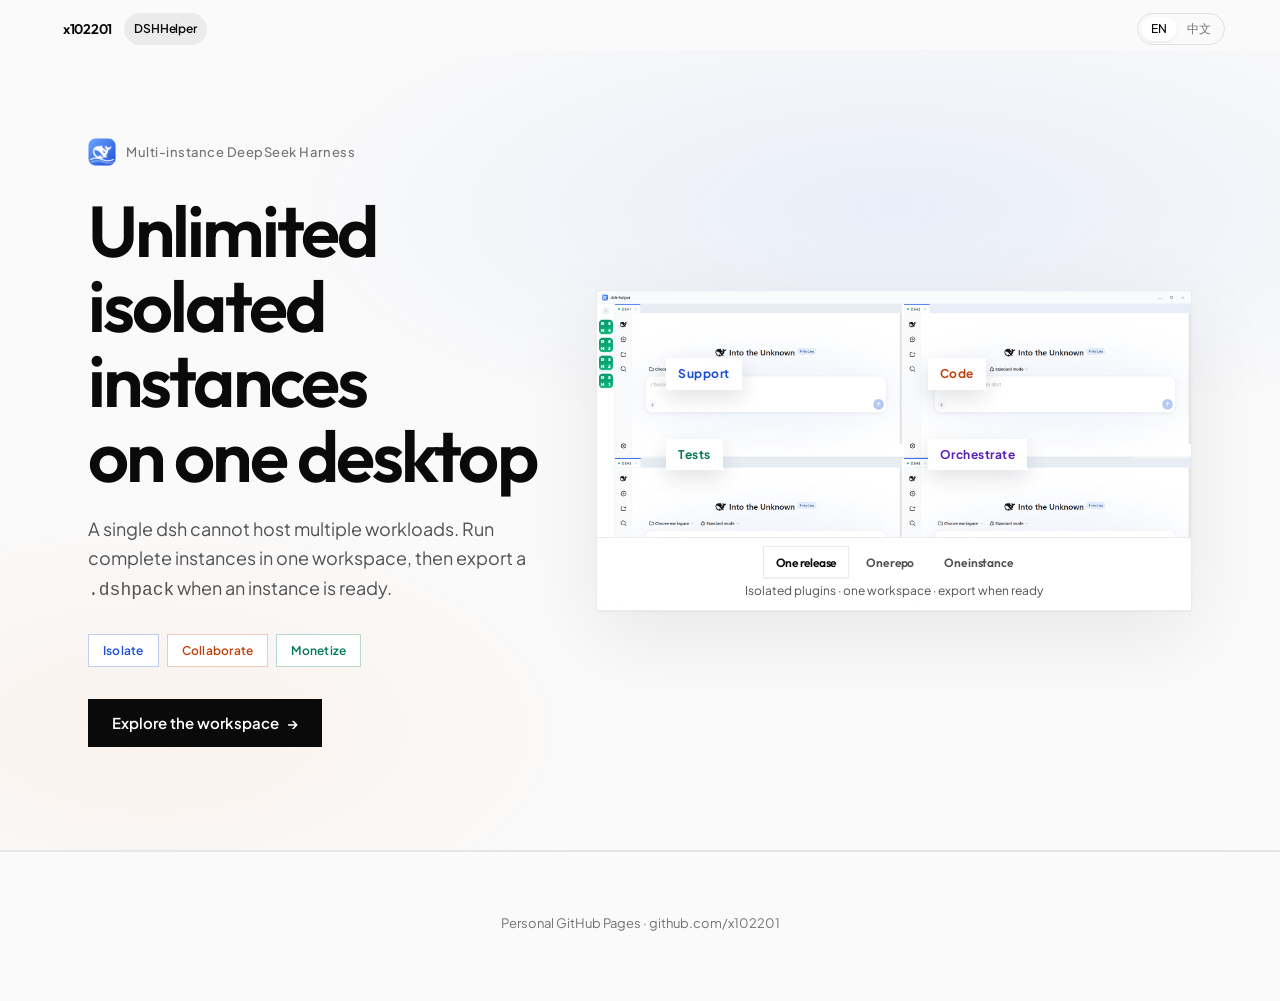
==== commit 56eb29ae: "1" ====
--- a/index.html
+++ b/index.html
@@ -6,7 +6,7 @@
     <title>x102201 — Projects</title>
     <meta
       name="description"
-      content="Personal project showcase. Explore DSHHelper and other repositories."
+      content="Personal project showcase. Run unlimited isolated DeepSeek Harness instances on one desktop with DSHHelper."
     />
     <link rel="preconnect" href="https://fonts.googleapis.com" />
     <link rel="preconnect" href="https://fonts.gstatic.com" crossorigin />
@@ -15,8 +15,8 @@
       rel="stylesheet"
     />
     <link rel="stylesheet" href="css/base.css" />
+    <link rel="stylesheet" href="projects/dsh-helper/particles.css" />
     <link rel="stylesheet" href="projects/dsh-helper/banner/en/banner.css" />
-    <link rel="stylesheet" href="projects/dsh-helper/particles.css" />
     <script src="js/lang.js"></script>
   </head>
   <body>
@@ -39,13 +39,9 @@
         class="banner-dsh-helper"
         href="projects/dsh-helper/detail/"
         data-project-id="dsh-helper"
-        aria-label="DSHHelper — Many instances. One desktop."
+        aria-label="DSHHelper — Explore the workspace"
       >
-        <canvas
-          class="dsh-helper-particles"
-          data-particles-mode="home"
-          aria-hidden="true"
-        ></canvas>
+        <canvas class="dsh-helper-particles" data-particles-mode="home" aria-hidden="true"></canvas>
         <div class="banner-dsh-helper__inner">
           <div class="banner-dsh-helper__copy">
             <p class="banner-dsh-helper__eyebrow">
@@ -56,29 +52,64 @@
                 width="28"
                 height="28"
               />
-              DeepSeek Harness · Desktop companion
+              Multi-instance DeepSeek Harness
             </p>
-            <h1 class="banner-dsh-helper__title">Many instances.<br />One desktop.</h1>
+            <h1 class="banner-dsh-helper__title">Unlimited isolated instances<br />on one desktop</h1>
             <p class="banner-dsh-helper__lede">
-              DSHHelper runs multiple isolated DeepSeek Harness workspaces on one
-              machine — built-in runtime, quad-pane layout, and shareable
-              <code>.dshpack</code> packages you can ship to a team.
+              A single dsh cannot host multiple workloads. Run complete instances in one workspace,
+              then export a <code>.dshpack</code> when an instance is ready.
             </p>
             <ul class="banner-dsh-helper__tags">
-              <li>Multi-instance</li>
-              <li>Built-in runtime</li>
-              <li>.dshpack</li>
+              <li>Isolate</li>
+              <li>Collaborate</li>
+              <li>Monetize</li>
             </ul>
-            <p class="banner-dsh-helper__cta">Explore DSHHelper <span aria-hidden="true">→</span></p>
+            <p class="banner-dsh-helper__cta">Explore the workspace <span aria-hidden="true">→</span></p>
           </div>
           <div class="banner-dsh-helper__visual">
-            <img
-              src="projects/dsh-helper/assets/en/screenshot-main-light.png"
-              alt="DSHHelper quad-pane workbench"
-              width="1200"
-              height="750"
-              loading="eager"
-            />
+            <div class="banner-dsh-helper__shot">
+              <img
+                src="projects/dsh-helper/assets/en/screenshot-main-light.png"
+                alt="DSHHelper quad-pane workbench"
+                width="1200"
+                height="750"
+                loading="eager"
+              />
+              <div class="banner-dsh-helper__scenes">
+                <div class="banner-dsh-helper__scene is-on">
+                  <ul class="banner-dsh-helper__panes">
+                    <li>Support</li>
+                    <li>Code</li>
+                    <li>Tests</li>
+                    <li>Orchestrate</li>
+                  </ul>
+                </div>
+                <div class="banner-dsh-helper__scene">
+                  <ul class="banner-dsh-helper__panes">
+                    <li>Build</li>
+                    <li>Docs</li>
+                    <li>Test</li>
+                    <li>Review</li>
+                  </ul>
+                </div>
+                <div class="banner-dsh-helper__scene">
+                  <ul class="banner-dsh-helper__panes">
+                    <li>Frontend</li>
+                    <li>Backend</li>
+                    <li>Tests</li>
+                    <li>Package</li>
+                  </ul>
+                </div>
+              </div>
+              <div class="banner-dsh-helper__legend">
+                <div class="banner-dsh-helper__switch" aria-label="Work scenes">
+                  <span class="is-on" data-scene="0" data-copy="Isolated plugins · one workspace · export when ready">One release</span>
+                  <span data-scene="1" data-copy="Independent instances · one project folder · ship as a pack">One repo</span>
+                  <span data-scene="2" data-copy="No plugin conflicts · side by side · one instance, one .dshpack">One instance</span>
+                </div>
+                <p class="banner-dsh-helper__caption-line">Isolated plugins · one workspace · export when ready</p>
+              </div>
+            </div>
           </div>
         </div>
       </a>
@@ -91,5 +122,6 @@
     <script src="js/projects.js"></script>
     <script src="js/nav.js"></script>
     <script src="projects/dsh-helper/particles.js"></script>
+    <script src="projects/dsh-helper/banner/banner.js"></script>
   </body>
 </html>
--- a/projects/dsh-helper/particles.css
+++ b/projects/dsh-helper/particles.css
@@ -1,4 +1,4 @@
-/* DSHHelper-only particle layer */
+/* DSHHelper-only ambient particle layer */
 body:has(.dsh-helper-particles) {
   position: relative;
 }
@@ -16,7 +16,6 @@
   isolation: isolate;
 }
 
-/* Detail page — full-viewport layer */
 body.dsh-detail > .dsh-helper-particles {
   position: fixed;
   inset: 0;
@@ -32,7 +31,6 @@
   );
 }
 
-/* Home banner — embedded in banner box */
 .banner-dsh-helper .dsh-helper-particles {
   position: absolute;
   inset: 0;
--- a/projects/dsh-helper/banner/en/banner.css
+++ b/projects/dsh-helper/banner/en/banner.css
@@ -1,9 +1,13 @@
-/* Banner — Harness-inspired hero strip */
+/* Banner — story strip: isolate / collaborate / sell */
 .banner-dsh-helper {
   --dsh-ink: #0a0a0a;
   --dsh-muted: #525252;
   --dsh-soft: #737373;
   --dsh-line: rgba(0, 0, 0, 0.08);
+  --dsh-support: #1d4ed8;
+  --dsh-code: #c2410c;
+  --dsh-tests: #047857;
+  --dsh-you: #5b21b6;
   position: relative;
   z-index: 1;
   display: block;
@@ -12,7 +16,8 @@
   overflow: hidden;
   border-bottom: 1px solid var(--dsh-line);
   background:
-    radial-gradient(ellipse 90% 55% at 50% 0%, rgba(37, 99, 235, 0.07), transparent 72%),
+    radial-gradient(ellipse 80% 50% at 70% 20%, rgba(37, 99, 235, 0.08), transparent 62%),
+    radial-gradient(ellipse 50% 40% at 12% 85%, rgba(249, 115, 22, 0.06), transparent 70%),
     transparent;
   animation: site-rise 0.85s var(--ease-out, cubic-bezier(0.22, 1, 0.36, 1)) 0.05s both;
 }
@@ -30,9 +35,17 @@
 }
 
 .banner-dsh-helper__copy {
-  max-width: 720px;
+  max-width: 760px;
   margin: 0 auto;
   text-align: center;
+}
+
+.banner-dsh-helper__eyebrow,
+.banner-dsh-helper__title,
+.banner-dsh-helper__lede,
+.banner-dsh-helper__tags,
+.banner-dsh-helper__cta {
+  animation: dsh-banner-in 0.75s var(--ease-out, cubic-bezier(0.22, 1, 0.36, 1)) both;
 }
 
 .banner-dsh-helper__eyebrow {
@@ -44,6 +57,7 @@
   font-weight: 500;
   letter-spacing: 0.04em;
   color: var(--dsh-soft);
+  animation-delay: 0.06s;
 }
 
 .banner-dsh-helper__logo {
@@ -55,19 +69,21 @@
 .banner-dsh-helper__title {
   margin: 0 0 20px;
   font-family: var(--font-display, "Outfit", sans-serif);
-  font-size: clamp(2.75rem, 8vw, 4.75rem);
+  font-size: clamp(2.5rem, 7.2vw, 4.5rem);
   font-weight: 600;
-  line-height: 1.02;
+  line-height: 1.04;
   letter-spacing: -0.04em;
   color: var(--dsh-ink);
+  animation-delay: 0.14s;
 }
 
 .banner-dsh-helper__lede {
   margin: 0 auto;
-  max-width: 36rem;
+  max-width: 38rem;
   font-size: clamp(1rem, 2.2vw, 1.125rem);
   line-height: 1.65;
   color: var(--dsh-muted);
+  animation-delay: 0.22s;
 }
 
 .banner-dsh-helper__tags {
@@ -78,17 +94,37 @@
   margin: 28px 0 0;
   padding: 0;
   list-style: none;
+  animation-delay: 0.3s;
 }
 
 .banner-dsh-helper__tags li {
   padding: 6px 14px;
   font-size: 0.75rem;
   font-weight: 600;
-  letter-spacing: 0.06em;
-  text-transform: uppercase;
+  letter-spacing: 0.02em;
   color: var(--dsh-muted);
   background: var(--site-surface, #fff);
   border: 1px solid var(--dsh-line);
+  transition: transform 0.35s var(--ease-out, ease), border-color 0.35s ease, color 0.35s ease;
+}
+
+.banner-dsh-helper:hover .banner-dsh-helper__tags li {
+  transform: translateY(-2px);
+}
+
+.banner-dsh-helper__tags li:nth-child(1) {
+  color: var(--dsh-support);
+  border-color: rgba(29, 78, 216, 0.28);
+}
+
+.banner-dsh-helper__tags li:nth-child(2) {
+  color: var(--dsh-code);
+  border-color: rgba(194, 65, 12, 0.28);
+}
+
+.banner-dsh-helper__tags li:nth-child(3) {
+  color: var(--dsh-tests);
+  border-color: rgba(4, 120, 87, 0.28);
 }
 
 .banner-dsh-helper__cta {
@@ -103,6 +139,7 @@
   font-weight: 600;
   color: #fff;
   background: var(--dsh-ink);
+  animation-delay: 0.38s;
   transition: transform 0.25s var(--ease-out, ease), opacity 0.25s ease;
 }
 
@@ -112,23 +149,24 @@
 }
 
 .banner-dsh-helper__cta span {
+  display: inline-block;
   transition: transform 0.25s var(--ease-out, ease);
 }
 
 .banner-dsh-helper:hover .banner-dsh-helper__cta span {
-  transform: translateX(3px);
+  transform: translateX(4px);
 }
 
 .banner-dsh-helper__visual {
   position: relative;
   z-index: 1;
   margin-top: clamp(40px, 6vw, 72px);
-  overflow: hidden;
   background: var(--site-surface, #fff);
   border: 1px solid var(--dsh-line);
   box-shadow:
     0 1px 2px rgba(0, 0, 0, 0.04),
     0 24px 80px rgba(0, 0, 0, 0.08);
+  animation: dsh-banner-shot 0.95s var(--ease-out, cubic-bezier(0.22, 1, 0.36, 1)) 0.28s both;
   transition: transform 0.5s var(--ease-out, ease), box-shadow 0.5s ease;
 }
 
@@ -139,9 +177,197 @@
     0 32px 96px rgba(0, 0, 0, 0.12);
 }
 
-.banner-dsh-helper__visual img {
+.banner-dsh-helper__shot {
+  position: relative;
+  overflow: hidden;
+}
+
+.banner-dsh-helper__shot img {
   width: 100%;
   display: block;
+}
+
+.banner-dsh-helper__scenes {
+  position: absolute;
+  top: 0;
+  right: 0;
+  left: 0;
+  bottom: 5.75rem;
+  pointer-events: none;
+}
+
+.banner-dsh-helper__scene {
+  position: absolute;
+  inset: 0;
+  display: flex;
+  flex-direction: column;
+  opacity: 0;
+  visibility: hidden;
+  transition:
+    opacity 0.5s var(--ease-out, ease),
+    visibility 0.5s ease;
+}
+
+.banner-dsh-helper__scene.is-on {
+  opacity: 1;
+  visibility: visible;
+}
+
+.banner-dsh-helper__panes {
+  display: grid;
+  grid-template-columns: 1fr 1fr;
+  grid-template-rows: 1fr 1fr;
+  flex: 1;
+  margin: 0;
+  padding: 10% 2% 1% 10%;
+  list-style: none;
+  min-height: 0;
+}
+
+.banner-dsh-helper__panes li {
+  align-self: start;
+  justify-self: start;
+  margin: 8px 10px;
+  padding: 6px 12px;
+  font-size: 0.75rem;
+  font-weight: 700;
+  letter-spacing: 0.04em;
+  background: rgba(255, 255, 255, 0.94);
+  box-shadow: 0 8px 22px rgba(15, 23, 42, 0.12);
+  backdrop-filter: blur(8px);
+}
+
+.banner-dsh-helper__panes li:nth-child(1) {
+  color: var(--dsh-support);
+}
+
+.banner-dsh-helper__panes li:nth-child(2) {
+  color: var(--dsh-code);
+}
+
+.banner-dsh-helper__panes li:nth-child(3) {
+  color: var(--dsh-tests);
+}
+
+.banner-dsh-helper__panes li:nth-child(4) {
+  color: var(--dsh-you);
+}
+
+.banner-dsh-helper__legend {
+  position: absolute;
+  left: 0;
+  right: 0;
+  bottom: 0;
+  z-index: 2;
+  pointer-events: auto;
+  padding: 8px 12px 10px;
+  text-align: center;
+  background: rgba(255, 255, 255, 0.94);
+  border-top: 1px solid var(--dsh-line);
+  backdrop-filter: blur(8px);
+}
+
+.banner-dsh-helper__switch {
+  display: flex;
+  justify-content: center;
+  flex-wrap: wrap;
+  gap: 4px;
+}
+
+.banner-dsh-helper__switch span {
+  display: inline-flex;
+  align-items: center;
+  min-height: 32px;
+  padding: 4px 12px;
+  border: 1px solid transparent;
+  font-family: var(--font-display, "Outfit", sans-serif);
+  font-size: 0.75rem;
+  font-weight: 600;
+  letter-spacing: -0.02em;
+  color: var(--dsh-muted);
+  cursor: pointer;
+  user-select: none;
+  transition:
+    color 0.2s ease,
+    background 0.2s ease,
+    border-color 0.2s ease;
+}
+
+.banner-dsh-helper__switch span:hover {
+  color: var(--dsh-ink);
+  background: #f8fafc;
+}
+
+.banner-dsh-helper__switch span.is-on {
+  color: var(--dsh-ink);
+  background: #fff;
+  border-color: var(--dsh-line);
+  box-shadow: 0 1px 2px rgba(15, 23, 42, 0.06);
+}
+
+.banner-dsh-helper__caption-line {
+  margin: 4px 0 0;
+  font-size: 0.75rem;
+  line-height: 1.45;
+  color: var(--dsh-muted);
+}
+
+@keyframes dsh-banner-in {
+  from {
+    opacity: 0;
+    transform: translateY(18px);
+  }
+  to {
+    opacity: 1;
+    transform: translateY(0);
+  }
+}
+
+@keyframes dsh-banner-shot {
+  from {
+    opacity: 0;
+    transform: translateY(28px) scale(0.98);
+  }
+  to {
+    opacity: 1;
+    transform: translateY(0) scale(1);
+  }
+}
+
+@media (max-width: 767px) {
+  .banner-dsh-helper__scenes {
+    position: relative;
+    inset: auto;
+    bottom: auto;
+  }
+
+  .banner-dsh-helper__legend {
+    position: relative;
+  }
+
+  .banner-dsh-helper__scene {
+    position: absolute;
+    inset: auto;
+    left: 0;
+    right: 0;
+  }
+
+  .banner-dsh-helper__scene.is-on {
+    position: relative;
+  }
+
+  .banner-dsh-helper__panes {
+    padding: 12px 12px 4px;
+    gap: 8px;
+    grid-auto-rows: auto;
+    flex: none;
+  }
+
+  .banner-dsh-helper__panes li {
+    margin: 0;
+    justify-self: stretch;
+    text-align: center;
+  }
 }
 
 @media (min-width: 768px) {
@@ -149,3 +375,59 @@
     margin-top: clamp(48px, 7vw, 80px);
   }
 }
+
+@media (min-width: 960px) {
+  .banner-dsh-helper__inner {
+    display: grid;
+    grid-template-columns: minmax(280px, 0.92fr) 1.2fr;
+    align-items: center;
+    gap: clamp(32px, 4vw, 56px);
+    padding-top: clamp(48px, 8vw, 88px);
+    padding-bottom: clamp(48px, 8vw, 88px);
+  }
+
+  .banner-dsh-helper__copy {
+    margin: 0;
+    max-width: none;
+    text-align: left;
+  }
+
+  .banner-dsh-helper__lede {
+    margin: 0;
+  }
+
+  .banner-dsh-helper__tags {
+    justify-content: flex-start;
+  }
+
+  .banner-dsh-helper__visual {
+    margin-top: 0;
+  }
+}
+
+@media (prefers-reduced-motion: reduce) {
+  .banner-dsh-helper,
+  .banner-dsh-helper__eyebrow,
+  .banner-dsh-helper__title,
+  .banner-dsh-helper__lede,
+  .banner-dsh-helper__tags,
+  .banner-dsh-helper__cta,
+  .banner-dsh-helper__visual {
+    animation: none;
+  }
+
+  .banner-dsh-helper__visual,
+  .banner-dsh-helper__tags li,
+  .banner-dsh-helper__cta,
+  .banner-dsh-helper__cta span,
+  .banner-dsh-helper__scene,
+  .banner-dsh-helper__switch span {
+    transition: none;
+  }
+
+  .banner-dsh-helper:hover .banner-dsh-helper__visual,
+  .banner-dsh-helper:hover .banner-dsh-helper__tags li,
+  .banner-dsh-helper:hover .banner-dsh-helper__cta {
+    transform: none;
+  }
+}
